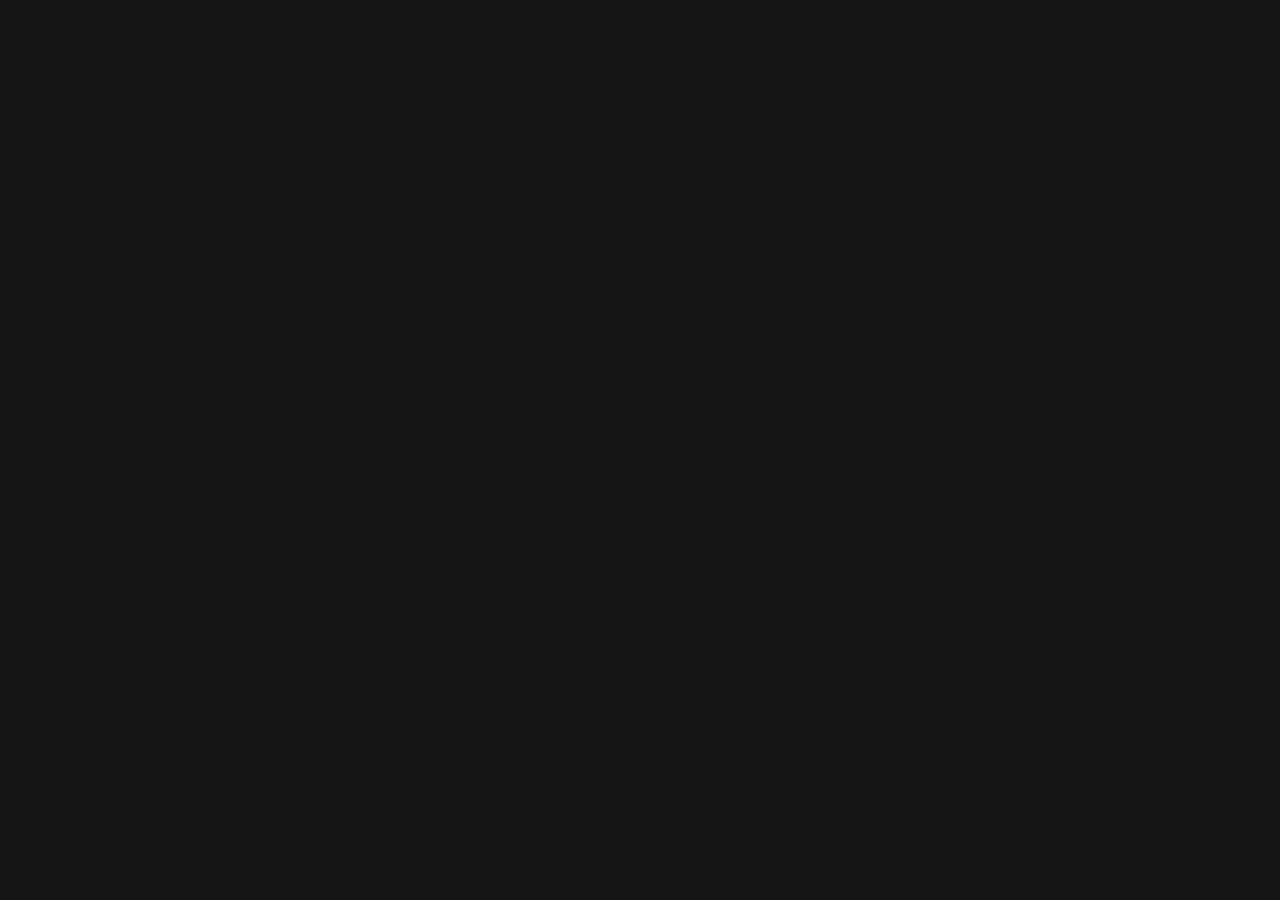
==== index.html @ e7a0d478 "initial commit" ====
<!DOCTYPE html>
<!--[if IE 8 ]><html class="no-js oldie ie8" lang="en"> <![endif]-->
<!--[if IE 9 ]><html class="no-js oldie ie9" lang="en"> <![endif]-->
<!--[if (gte IE 9)|!(IE)]><!--><html class="no-js" lang="en"> <!--<![endif]-->

  <head>

    <!--- basic page needs
    ================================================== -->
    <meta charset="utf-8">
  	<title>Multi Identity Login</title>
  	<meta name="description" content="">
  	<meta name="author" content="">

    <!-- mobile specific metas
    ================================================== -->
  	<meta name="viewport" content="width=device-width, initial-scale=1, maximum-scale=1">

   	<!-- CSS
    ================================================== -->
    <link rel="stylesheet" href="assets/css/base.css">
    <link rel="stylesheet" href="assets/css/main.css">
    <link rel="stylesheet" href="assets/css/vendor.css">
    <link rel="stylesheet" href="css/index-style.css">

    <!-- script
    ================================================== -->
  	<script src="assets/js/modernizr.js"></script>
  	<script src="assets/js/pace.min.js"></script>

    <!-- favicons
  	================================================== -->
  	<link rel="icon" type="image/png" href="assets/favicon.png">

  </head>

  <body id="top">

    <!-- contact
    ================================================== -->
  	<section id="contact">
      <div class="row section-intro">
        <div class="col-twelve">
          <h5>Login</h5>
     		</div>
     	</div> <!-- /end of section-intro -->
     	<div class="row contact-form">
        <div class="col-twelve">
          <!-- form -->
          <form name="contactForm" id="contactForm" method="POST" action="">
          	<fieldset>
              <div class="form-field">
                <input name="userName" type="text" id="userName" placeholder="USERNAME" value="" minlength="2" required="">
              </div>
              <div class="form-field">
                <input name="userPass" type="password" id="userPass" placeholder="PASSWORD" value="" required="">
    	        </div>
              <div class="form-field">
                <button id="loginBtn" class="submitform">LOGIN</button>
                <div id="submit-loader">
                  <div class="text-loader">Sending...</div>
           				<div class="s-loader">
      							<div class="bounce1"></div>
      							<div class="bounce2"></div>
      							<div class="bounce3"></div>
    						  </div>
    						</div> <!-- /end of submit-loader -->
              </div> <!-- /end of form-field -->
          	</fieldset>
          </form> <!-- Form End -->
          <!-- contact-warning -->
          <div id="message-warning">
          </div>
          <!-- contact-success -->
        	<div id="message-success">
            <i class="fa fa-check"></i>Your message was sent, thank you!<br>
        	</div>
        </div> <!-- /end of col-twelve -->
     	</div> <!-- /end of contact-form -->
      <div class="row section-intro">
        <div class="col-twelve">
          <div class="item-wrap">
            <a id="availableIdentityTypes" class="button button-primary large" href="#identity-types">ANOTHER WAY TO LOGIN</a>
          </div>
          <!-- p class="lead">Not Registered Yet?</p>
          <a class="button button-primary large">REGISTER</a -->
        </div>
      </div>
  	</section> <!-- /end of contact -->

    <!-- footer
    ================================================== -->
    <footer>
      <div class="row">
        <div class="col-twelve">
          <div id="go-top">
            <a class="smoothscroll" title="Back to Top" href="#top"><i class="fa fa-long-arrow-up"></i></a>
   		    </div>
        </div>
      </div> <!-- /end of row -->
    </footer> <!-- /end of footer -->

    <!-- modal popups - begin
    ================================================== -->
    <div id="identity-types" class="popup-modal slider mfp-hide">
    </div> <!-- /end of modal identity-types -->
    <div id="modal-2" class="popup-modal slider mfp-hide">
      <div class="media">
        <!-- Stream video via webcam -->
        <video id="video" playsinline autoplay></video>
      </div>
      <div class="selection-box">
        <a id="modal-2-dismiss" href="#" class="popup-modal-dismiss">Close</a>
      </div>
    </div> <!-- /end of modal-2 -->

    <div id="preloader">
      <div id="loader"></div>
    </div>

    <!-- Java Script
    ================================================== -->
    <script src="assets/js/jquery-2.1.3.min.js"></script>
    <script src="assets/js/socket.io-client.js"></script>
    <script src="assets/js/plugins.js"></script>
    <script src="assets/js/main.js"></script>
    <script src="js/index-action.js"></script>

  </body>

</html>
---- assets/css/base.css ----
/**
 * =================================================================== 
 *
 *  Kards v1.0 Base Stylesheet
 *  url: styleshout.com
 *  03-01-2016
 *  ------------------------------------------------------------------
 *  TOC:
 *  01. reset
 *  02. basic/base setup styles
 *  03. grid
 *  04. MISC
 *
 * =================================================================== 
 */

/** 
 * ===================================================================
 * 01. reset - normalize.css v3.0.2 | MIT License | git.io/normalize
 *
 * ------------------------------------------------------------------- 
 */
html {
	font-family: sans-serif;
	-ms-text-size-adjust: 100%;
	-webkit-text-size-adjust: 100%;
}

body {
	margin: 0;
}

article,
aside,
details,
figcaption,
figure,
footer,
header,
hgroup,
main,
menu,
nav,
section,
summary {
	display: block;
}

audio,
canvas,
progress,
video {
	display: inline-block;
	vertical-align: baseline;
}

audio:not([controls]) {
	display: none;
	height: 0;
}

[hidden],
template {
	display: none;
}

a {
	background: transparent;
}

a:active,
a:hover {
	outline: 0;
}

abbr[title] {
	border-bottom: 1px dotted;
}

b,
strong {
	font-weight: bold;
}

dfn {
	font-style: italic;
}

h1 {
	font-size: 2em;
	margin: 0.67em 0;
}

mark {
	background: #ff0;
	color: #000;
}

small {
	font-size: 80%;
}

sub,
sup {
	font-size: 75%;
	line-height: 0;
	position: relative;
	vertical-align: baseline;
}

sup {
	top: -0.5em;
}

sub {
	bottom: -0.25em;
}

img {
	border: 0;
}

svg:not(:root) {
	overflow: hidden;
}

figure {
	margin: 1em 40px;
}

hr {
	-moz-box-sizing: content-box;
	box-sizing: content-box;
	height: 0;
}

pre {
	overflow: auto;
}

code,
kbd,
pre,
samp {
	font-family: monospace, monospace;
	font-size: 1em;
}

button,
input,
optgroup,
select,
textarea {
	color: inherit;
	font: inherit;
	margin: 0;
}

button {
	overflow: visible;
}

button,
select {
	text-transform: none;
}

button,
html input[type="button"],
input[type="reset"],
input[type="submit"] {
	-webkit-appearance: button;
	cursor: pointer;
}

button[disabled],
html input[disabled] {
	cursor: default;
}

button::-moz-focus-inner,
input::-moz-focus-inner {
	border: 0;
	padding: 0;
}

input {
	line-height: normal;
}

input[type="checkbox"],
input[type="radio"] {
	box-sizing: border-box;
	padding: 0;
}

input[type="number"]::-webkit-inner-spin-button,
input[type="number"]::-webkit-outer-spin-button {
	height: auto;
}

input[type="search"] {
	-webkit-appearance: textfield;
	-moz-box-sizing: content-box;
	-webkit-box-sizing: content-box;
	box-sizing: content-box;
}

input[type="search"]::-webkit-search-cancel-button,
input[type="search"]::-webkit-search-decoration {
	-webkit-appearance: none;
}

fieldset {
	border: 1px solid #c0c0c0;
	margin: 0 2px;
	padding: 0.35em 0.625em 0.75em;
}

legend {
	border: 0;
	padding: 0;
}

textarea {
	overflow: auto;
}

optgroup {
	font-weight: bold;
}

table {
	border-collapse: collapse;
	border-spacing: 0;
}

td,
th {
	padding: 0;
}

/** 
 * ===================================================================
 * 02. basic/base setup styles - (_basic.scss)
 *
 * ------------------------------------------------------------------- 
 */
html {
	font-size: 62.5%;
	box-sizing: border-box;
}

*,
*::before,
*::after {
	box-sizing: inherit;
}

body {
	font-weight: normal;
	line-height: 1;
	text-rendering: optimizeLegibility;
	word-wrap: break-word;
	-webkit-overflow-scrolling: touch;
	-webkit-text-size-adjust: none;
}

body,
input,
button {
	-moz-osx-font-smoothing: grayscale;
	-webkit-font-smoothing: antialiased;
}

/**
 * Media - (_basic.scss)
 * ------------------------------------------------------------------- 
 */
img,
video {
	max-width: 100%;
	height: auto;
}

/**
 * Typography resets - (_basic.scss)
 * ------------------------------------------------------------------- 
 */
div,
dl,
dt,
dd,
ul,
ol,
li,
h1,
h2,
h3,
h4,
h5,
h6,
pre,
form,
p,
blockquote,
th,
td {
	margin: 0;
	padding: 0;
}

h1,
h2,
h3,
h4,
h5,
h6 {
	-webkit-font-variant-ligatures: common-ligatures;
	-moz-font-variant-ligatures: common-ligatures;
	font-variant-ligatures: common-ligatures;
	text-rendering: optimizeLegibility;
}

em,
i {
	font-style: italic;
	line-height: inherit;
}

strong,
b {
	font-weight: bold;
	line-height: inherit;
}

small {
	font-size: 60%;
	line-height: inherit;
}

ol,
ul {
	list-style: none;
}

li {
	display: block;
}

/**
 * links - (_basic.scss)
 * ------------------------------------------------------------------- 
 */
a {
	text-decoration: none;
	line-height: inherit;
}

a img {
	border: none;
}

/**
 * inputs - (_basic.scss)
 * ------------------------------------------------------------------- 
 */
fieldset {
	margin: 0;
	padding: 0;
}

input[type="email"],
input[type="number"],
input[type="search"],
input[type="text"],
input[type="tel"],
input[type="url"],
input[type="password"],
textarea {
	-webkit-appearance: none;
	-moz-appearance: none;
	-ms-appearance: none;
	-o-appearance: none;
	appearance: none;
}

/** 
 * ===================================================================
 * 03. grid - (_grid.scss)
 *
 * ------------------------------------------------------------------- 
 */
.row {
	width: 94%;
	max-width: 1140px;
	margin: 0 auto;
}

.row:before,
.row:after {
	content: "";
	display: table;
}

.row:after {
	clear: both;
}

.row .row {
	width: auto;
	max-width: none;
	margin-left: -20px;
	margin-right: -20px;
}

[class*="col-"],
.bgrid {
	float: left;
}

[class*="col-"] + [class*="col-"].end {
	float: right;
}

[class*="col-"] {
	padding: 0 20px;
}

.col-one {
	width: 8.33333%;
}

.col-two,
.col-1-6 {
	width: 16.66667%;
}

.col-three,
.col-1-4 {
	width: 25%;
}

.col-four,
.col-1-3 {
	width: 33.33333%;
}

.col-five {
	width: 41.66667%;
}

.col-six,
.col-1-2 {
	width: 50%;
}

.col-seven {
	width: 58.33333%;
}

.col-eight,
.col-2-3 {
	width: 66.66667%;
}

.col-nine,
.col-3-4 {
	width: 75%;
}

.col-ten,
.col-5-6 {
	width: 83.33333%;
}

.col-eleven {
	width: 91.66667%;
}

.col-twelve,
.col-full {
	width: 100%;
}

/**
 * small screens - (_grid.scss)
 * --------------------------------------------------------------- 
 */
@media screen and (max-width:1024px) {
	.row .row {
		margin-left: -18px;
		margin-right: -18px;
	}

	[class*="col-"] {
		padding: 0 18px;
	}

}

/**
 * tablets - (_grid.scss)
 * --------------------------------------------------------------- 
 */
@media screen and (max-width:768px) {
	.row {
		width: auto;
		padding-left: 30px;
		padding-right: 30px;
	}

	.row .row {
		padding-left: 0;
		padding-right: 0;
		margin-left: -15px;
		margin-right: -15px;
	}

	[class*="col-"] {
		padding: 0 15px;
	}

	.tab-1-4 {
		width: 25%;
	}

	.tab-1-3 {
		width: 33.33333%;
	}

	.tab-1-2 {
		width: 50%;
	}

	.tab-2-3 {
		width: 66.66667%;
	}

	.tab-3-4 {
		width: 75%;
	}

	.tab-full {
		width: 100%;
	}

}

/**
 * large mobile devices - (_grid.scss)
 * --------------------------------------------------------------- 
 */
@media screen and (max-width:600px) {
	.row {
		padding-left: 25px;
		padding-right: 25px;
	}

	.row .row {
		margin-left: -10px;
		margin-right: -10px;
	}

	[class*="col-"] {
		padding: 0 10px;
	}

	.mob-1-4 {
		width: 25%;
	}

	.mob-1-2 {
		width: 50%;
	}

	.mob-3-4 {
		width: 75%;
	}

	.mob-full {
		width: 100%;
	}

}

/**
 * small mobile devices - (_grid.scss)
 * --------------------------------------------------------------- 
 */
@media screen and (max-width:400px) {
	.row .row {
		padding-left: 0;
		padding-right: 0;
		margin-left: 0;
		margin-right: 0;
	}

	[class*="col-"] {
		width: 100% !important;
		float: none !important;
		clear: both !important;
		margin-left: 0;
		margin-right: 0;
		padding: 0;
	}

	[class*="col-"] + [class*="col-"].end {
		float: none;
	}

}

/** 
 * ===================================================================
 * block grids - (_grid.scss)
 *
 * ------------------------------------------------------------------- 
 */
[class*="block-"]:before,
[class*="block-"]:after {
	content: "";
	display: table;
}

[class*="block-"]:after {
	clear: both;
}

.block-1-6 .bgrid {
	width: 16.66667%;
}

.block-1-4 .bgrid {
	width: 25%;
}

.block-1-3 .bgrid {
	width: 33.33333%;
}

.block-1-2 .bgrid {
	width: 50%;
}

/**
 * Clearing for block grid columns. Allow columns with 
 * different heights to align properly.
 */
.block-1-6 .bgrid:nth-child(6n+1),
.block-1-4 .bgrid:nth-child(4n+1),
.block-1-3 .bgrid:nth-child(3n+1),
.block-1-2 .bgrid:nth-child(2n+1) {
	clear: both;
}

/**
 * small screens - (_grid.scss)
 * --------------------------------------------------------------- 
 */
@media screen and (max-width:1024px) {
	.block-s-1-6 .bgrid {
		width: 16.66667%;
	}

	.block-s-1-4 .bgrid {
		width: 25%;
	}

	.block-s-1-3 .bgrid {
		width: 33.33333%;
	}

	.block-s-1-2 .bgrid {
		width: 50%;
	}

	.block-s-full .bgrid {
		width: 100%;
		clear: both;
	}

	[class*="block-s-"] .bgrid:nth-child(n) {
		clear: none;
	}

	.block-s-1-6 .bgrid:nth-child(6n+1),
	.block-s-1-4 .bgrid:nth-child(4n+1),
	.block-s-1-3 .bgrid:nth-child(3n+1),
	.block-s-1-2 .bgrid:nth-child(2n+1) {
		clear: both;
	}

}

/**
 * tablets - (_grid.scss)
 * --------------------------------------------------------------- 
 */
@media screen and (max-width:768px) {
	.block-tab-1-6 .bgrid {
		width: 16.66667%;
	}

	.block-tab-1-4 .bgrid {
		width: 25%;
	}

	.block-tab-1-3 .bgrid {
		width: 33.33333%;
	}

	.block-tab-1-2 .bgrid {
		width: 50%;
	}

	.block-tab-full .bgrid {
		width: 100%;
		clear: both;
	}

	[class*="block-tab-"] .bgrid:nth-child(n) {
		clear: none;
	}

	.block-tab-1-6 .bgrid:nth-child(6n+1),
	.block-tab-1-4 .bgrid:nth-child(4n+1),
	.block-tab-1-3 .bgrid:nth-child(3n+1),
	.block-tab-1-2 .bgrid:nth-child(2n+1) {
		clear: both;
	}

}

/**
 * large mobile devices - (_grid.scss)
 * --------------------------------------------------------------- 
 */
@media screen and (max-width:600px) {
	.block-mob-1-6 .bgrid {
		width: 16.66667%;
	}

	.block-mob-1-4 .bgrid {
		width: 25%;
	}

	.block-mob-1-3 .bgrid {
		width: 33.33333%;
	}

	.block-mob-1-2 .bgrid {
		width: 50%;
	}

	.block-mob-full .bgrid {
		width: 100%;
		clear: both;
	}

	[class*="block-mob-"] .bgrid:nth-child(n) {
		clear: none;
	}

	.block-mob-1-6 .bgrid:nth-child(6n+1),
	.block-mob-1-4 .bgrid:nth-child(4n+1),
	.block-mob-1-3 .bgrid:nth-child(3n+1),
	.block-mob-1-2 .bgrid:nth-child(2n+1) {
		clear: both;
	}

}

/**
 * stack on small mobile devices - (_grid.scss)
 * --------------------------------------------------------------- 
 */
@media screen and (max-width:400px) {
	.stack .bgrid {
		width: 100% !important;
		float: none !important;
		clear: both !important;
		margin-left: 0;
		margin-right: 0;
	}

}

/** 
 * ===================================================================
 * 04. MISC  - (_grid.scss)
 *
 * ------------------------------------------------------------------- 
 */

/**
 * Clearing - (http://nicolasgallagher.com/micro-clearfix-hack/
 */
.group:before,
.group:after {
	content: "";
	display: table;
}

.group:after {
	clear: both;
}

/**
 * Misc Helper Styles 
 */
.hide {
	display: none;
}

.invisible {
	visibility: hidden;
}

.antialiased {
	-webkit-font-smoothing: antialiased;
	-moz-osx-font-smoothing: grayscale;
}

.remove-bottom {
	margin-bottom: 0;
}

.half-bottom {
	margin-bottom: 1.5rem !important;
}

.add-bottom {
	margin-bottom: 3rem !important;
}

.no-border {
	border: none;
}

.full-width {
	width: 100%;
}

.text-center {
	text-align: center;
}

.text-left {
	text-align: left;
}

.text-right {
	text-align: right;
}

.pull-left {
	float: left;
}

.pull-right {
	float: right;
}

.align-center {
	margin-left: auto;
	margin-right: auto;
	text-align: center;
}

/*# sourceMappingURL=base.css.map */
---- assets/css/main.css ----
/**
 * =================================================================== 
 *
 *  Kards v1.0 Main Stylesheet
 *  url: styleshout.com
 *  03-01-2016
 *  ------------------------------------------------------------------
 *  TOC:
 *  01. webfonts and iconfonts
 *  02. base style overrides
 *  03. typography & general theme styles
 *  04. preloader
 *  05. forms
 *  06. buttons 
 *  07. other components
 *  08. common styles
 *  09. header styles
 *  10. intro
 *  11. about
 *  12. resume
 *  13. portfolio
 *  14. call-to-action section
 *  15. services
 *  16. stats
 *  17. contact
 *  18. footer
 *
 * =================================================================== 
 */


/** 
 * ===================================================================
 * 01. webfonts and iconfonts - (_document-setup.scss)
 *
 * ------------------------------------------------------------------- 
 */
@import url("fonts.css");
@import url("font-awesome/css/font-awesome.min.css");
@import url("micons/micons.css");


/** 
 * ===================================================================
 * 02. base style overrides - (_document-setup.scss)
 *
 * ------------------------------------------------------------------- 
 */
html {
	font-size: 10px;
}

@media only screen and (max-width:1024px) {
	html {
		font-size: 9.411764705882353px;
	}
}
@media only screen and (max-width:768px) {
	html {
		font-size: 10px;
	}
}
@media only screen and (max-width:400px) {
	html {
		font-size: 9.411764705882353px;
	}
}

html, body {
	height: 100%;
}
body {
	background: #151515;
	font-family: "lora-regular", serif;
	font-size: 1.7rem;
	line-height: 3rem;
	color: #6e6e6e;
}

/**
 * links - (_document-setup.scss)
 * -------------------------------------------------------------------
 */
a, a:visited {
	color: #000000;
	-moz-transition: all 0.3s ease-in-out;
	-o-transition: all 0.3s ease-in-out;
	-webkit-transition: all 0.3s ease-in-out;
	-ms-transition: all 0.3s ease-in-out;
	transition: all 0.3s ease-in-out;
}
a:hover, a:focus, a:active {
	color: #FF0077;
	outline: 0;
}

/** 
 * ===================================================================
 * 03. typography & general theme styles - (_document-setup.scss)
 *
 * ------------------------------------------------------------------- 
 */
h1, h2, h3, h4, h5, h6, .h01, .h02, .h03, .h04, .h05, .h06 {
	font-family: "poppins-semibold", sans-serif;
	color: #313131;
	font-style: normal;
	text-rendering: optimizeLegibility;
	margin-bottom: 2.1rem;
}
h3, .h03, h4, .h04 {
	margin-bottom: 1.8rem;
}
h5, .h05, h6, .h06 {
	font-family: "poppins-bold";
	margin-bottom: 1.2rem;
}
h1, .h01 {
	font-size: 3.1rem;
	line-height: 1.355;
	letter-spacing: -.1rem;
}
@media only screen and (max-width:600px) {
	h1, .h01 {
		font-size: 2.6rem;
		letter-spacing: -.07rem;
	}
}
h2, .h02 {
	font-size: 2.4rem;
	line-height: 1.25;
}
h3, .h03 {
	font-size: 2rem;
	line-height: 1.5;
}
h4, .h04 {
	font-size: 1.7rem;
	line-height: 1.765;
}
h5, .h05 {
	font-size: 1.4rem;
	line-height: 1.714;
	text-transform: uppercase;
	letter-spacing: .15rem;
}
h6, .h06 {
	font-size: 1.3rem;
	line-height: 1.846;
	text-transform: uppercase;
	letter-spacing: .15rem;
}
p img {
	margin: 0;
}
p.lead {
	font-family: "lora-regular", serif;
	font-size: 2rem;
	line-height: 1.8;
	color: #888888;
}
@media only screen and (max-width:768px) {
	p.lead {
		font-size: 1.7rem;
	}
}
em, i, strong, b {
	font-size: 1.7rem;
	line-height: 3rem;
	font-style: normal;
	font-weight: normal;
}
em, i {
	font-family: "lora-italic", serif;
}
strong, b {
	font-family: "lora-bold", serif;
}
small {
	font-size: 1.2rem;
	line-height: inherit;
}
blockquote {
	margin: 3rem 0;
	padding-left: 4rem;
	position: relative;
}
blockquote:before {
	content: "\201C";
	font-size: 8rem;
	line-height: 0px;
	margin: 0;
	color: #313131;
	font-family: arial, sans-serif;
	position: absolute;
	top: 3rem;
	left: 0;
}
blockquote p {
	font-family: georgia, serif;
	font-style: italic;
	padding: 0;
	font-size: 1.9rem;
	line-height: 1.737;
}
blockquote cite {
	display: block;
	font-size: 1.3rem;
	font-style: normal;
	line-height: 1.616;
}
blockquote cite:before {
	content: "\2014 \0020";
}
blockquote cite a, blockquote cite a:visited {
	color: #888888;
	border: none;
}
abbr {
	font-family: "poppins-bold", serif;
	font-variant: small-caps;
	text-transform: lowercase;
	letter-spacing: .05rem;
	color: #888888;
}
var, kbd, samp, code, pre {
	font-family: Consolas, "Andale Mono", Courier, "Courier New", monospace;
}
pre {
	padding: 2.4rem 3rem 3rem;
	background: #F1F1F1;
}
code {
	font-size: 1.4rem;
	margin: 0 .2rem;
	padding: .3rem .6rem;
	white-space: nowrap;
	background: #F1F1F1;
	border: 1px solid #E1E1E1;
	border-radius: 3px;
}
pre > code {
	display: block;
	white-space: pre;
	line-height: 2;
	padding: 0;
	margin: 0;
}
pre.prettyprint > code {
	border: none;
}
del {
	text-decoration: line-through;
}
abbr[title], dfn[title] {
	border-bottom: 1px dotted;
	cursor: help;
}
mark {
	background: #FFF49B;
	color: #000;
}
hr {
	border: solid #d2d2d2;
	border-width: 1px 0 0;
	clear: both;
	margin: 2.4rem 0 1.5rem;
	height: 0;
}

/**
 * Lists - (_document-setup.scss)  
 * -------------------------------------------------------------------
 */
ol {
	list-style: decimal;
}
ul {
	list-style: disc;
}
li {
	display: list-item;
}
ol, ul {
	margin-left: 1.7rem;
}
ul li {
	padding-left: .4rem;
}
ul ul, ul ol, ol ol, ol ul {
	margin: .6rem 0 .6rem 1.7rem;
}
ul.disc li {
	display: list-item;
	list-style: none;
	padding: 0 0 0 .8rem;
	position: relative;
}
ul.disc li::before {
	content: "";
	display: inline-block;
	width: 8px;
	height: 8px;
	border-radius: 50%;
	background: #FF0077;
	position: absolute;
	left: -17px;
	top: 11px;
	vertical-align: middle;
}
dt {
	margin: 0;
	color: #FF0077;
}
dd {
	margin: 0 0 0 2rem;
}

/**
 * tables - (_document-setup.scss)  
 * -------------------------------------------------------------------
 */
table {
	border-width: 0;
	width: 100%;
	max-width: 100%;
	font-family: "lora-regular", sans-serif;
}
th, td {
	padding: 1.5rem 3rem;
	text-align: left;
	border-bottom: 1px solid #E8E8E8;
}
th {
	color: #313131;
	font-family: "poppins-bold", sans-serif;
}
td {
	line-height: 1.5;
}
th:first-child, td:first-child {
	padding-left: 0;
}
th:last-child, td:last-child {
	padding-right: 0;
}
.table-responsive {
	overflow-x: auto;
	-webkit-overflow-scrolling: touch;
}

/**
 * Spacing - (_document-setup.scss)  
 * -------------------------------------------------------------------
 */
button, .button {
	margin-bottom: 1.2;
}
fieldset {
	margin-bottom: 1.5rem;
}
input,
textarea,
select,
pre,
blockquote,
figure,
table,
p,
ul,
ol,
dl,
form,
.fluid-video-wrapper,
.ss-custom-select {
	margin-bottom: 3rem;
}

/**
 * floated image - (_document-setup.scss)  
 * -------------------------------------------------------------------
 */
img.pull-right {
	margin: .9rem 0 0 2.4rem;
}
img.pull-left {
	margin: .9rem 2.4rem 0 0;
}

/**
 * block grid paddings - (_document-setup.scss) 
 * -------------------------------------------------------------------
 */
.bgrid {
	padding: 0 20px;
}
@media only screen and (max-width:1024px) {
	.bgrid {
		padding: 0 18px;
	}
}
@media only screen and (max-width:768px) {
	.bgrid {
		padding: 0 15px;
	}
}
@media only screen and (max-width:600px) {
	.bgrid {
		padding: 0 10px;
	}
}
@media only screen and (max-width:400px) {
	.bgrid {
		padding: 0;
	}
}

/**
 * pace.js styles - minimal  - (_document-setup.scss)
 * -------------------------------------------------------------------
 */
.pace {
	-webkit-pointer-events: none;
	pointer-events: none;
	-webkit-user-select: none;
	-moz-user-select: none;
	user-select: none;
}
.pace-inactive {
	display: none;
}
.pace .pace-progress {
	background: #FF0077;
	position: fixed;
	z-index: 900;
	top: 0;
	right: 100%;
	width: 100%;
	height: 6px;
}

/** 
 * ===================================================================
 * 04. preloader - (_preloader-1.scss)
 *
 * ------------------------------------------------------------------- 
 */
#preloader {
	position: fixed;
	top: 0;
	left: 0;
	right: 0;
	bottom: 0;
	background: #151515;
	z-index: 800;
	height: 100%;
	width: 100%;
}
.no-js #preloader, .oldie #preloader {
	display: none;
}
#loader {
	position: absolute;
	left: 50%;
	top: 50%;
	width: 60px;
	height: 60px;
	margin: -30px 0 0 -30px;
	padding: 0;
}
#loader:before {
	content: "";
	border-top: 11px solid rgba(255, 255, 255, 0.1);
	border-right: 11px solid rgba(255, 255, 255, 0.1);
	border-bottom: 11px solid rgba(255, 255, 255, 0.1);
	border-left: 11px solid #FF0077;
	-webkit-animation: load 1.1s infinite linear;
	animation: load 1.1s infinite linear;
	display: block;
	border-radius: 50%;
	width: 60px;
	height: 60px;
}
@-webkit-keyframes load {
	0% {
		-webkit-transform: rotate(0deg);
		transform: rotate(0deg);
	}
	100% {
		-webkit-transform: rotate(360deg);
		transform: rotate(360deg);
	}
}
@keyframes load {
	0% {
		-webkit-transform: rotate(0deg);
		transform: rotate(0deg);
	}
	100% {
		-webkit-transform: rotate(360deg);
		transform: rotate(360deg);
	}
}

/** 
 * ===================================================================
 * 05. forms - (_forms.scss)
 *
 * ------------------------------------------------------------------- 
 */
fieldset {
	border: none;
}
input[type="email"],
input[type="number"],
input[type="search"],
input[type="text"],
input[type="tel"],
input[type="url"],
input[type="password"],
textarea,
select {
	display: block;
	height: 6rem;
	padding: 1.5rem 0;
	border: 0;
	outline: none;
	vertical-align: middle;
	color: #313131;
	font-family: "poppins-regular", sans-serif;
	font-size: 1.5rem;
	line-height: 3rem;
	max-width: 100%;
	background: transparent;
	border-bottom: 1px solid rgba(0, 0, 0, 0.3);
	-moz-transition: all 0.3s ease-in-out;
	-o-transition: all 0.3s ease-in-out;
	-webkit-transition: all 0.3s ease-in-out;
	-ms-transition: all 0.3s ease-in-out;
	transition: all 0.3s ease-in-out;
}
.ss-custom-select {
	position: relative;
	padding: 0;
}
.ss-custom-select select {
	-webkit-appearance: none;
	-moz-appearance: none;
	-ms-appearance: none;
	-o-appearance: none;
	appearance: none;
	text-indent: 0.01px;
	text-overflow: '';
	margin: 0;
	line-height: 3rem;
	vertical-align: middle;
}
.ss-custom-select select option {
	padding-left: 2rem;
	padding-right: 2rem;
}
.ss-custom-select select::-ms-expand {
	display: none;
}
.ss-custom-select::after {
	content: '\f0d7';
	font-family: 'FontAwesome';
	position: absolute;
	top: 50%;
	right: 1.5rem;
	margin-top: -10px;
	bottom: auto;
	width: 20px;
	height: 20px;
	line-height: 20px;
	font-size: 18px;
	text-align: center;
	pointer-events: none;
	color: #252525;
}

/* IE9 and below */
.oldie .ss-custom-select::after {
	display: none;
}
textarea {
	min-height: 25rem;
}
input[type="email"]:focus,
input[type="number"]:focus,
input[type="search"]:focus,
input[type="text"]:focus,
input[type="tel"]:focus,
input[type="url"]:focus,
input[type="password"]:focus,
textarea:focus,
select:focus {
	color: #cc005f;
	border-bottom: 1px solid #FF0077;
}
label, legend {
	font-family: "poppins-bold", sans-serif;
	font-size: 1.4rem;
	margin-bottom: .6rem;
	color: #3b3b3b;
	display: block;
}
input[type="checkbox"], input[type="radio"] {
	display: inline;
}
label > .label-text {
	display: inline-block;
	margin-left: 1rem;
	font-family: "poppins-regular", sans-serif;
	line-height: inherit;
}
label > input[type="checkbox"], label > input[type="radio"] {
	margin: 0;
	position: relative;
	top: .15rem;
}

/**
 * Style Placeholder Text  
 * -
 */
::-webkit-input-placeholder {
	color: #a1a1a1;
}
:-moz-placeholder {
	color: #a1a1a1;  /* Firefox 18- */
}
::-moz-placeholder {
	color: #a1a1a1;  /* Firefox 19+ */
}
:-ms-input-placeholder {
	color: #a1a1a1;
}
.placeholder {
	color: #a1a1a1 !important;
}

/** 
 * ===================================================================
 * 06. buttons - (_button-essentials.scss)
 *
 * ------------------------------------------------------------------- 
 */
.button,
a.button,
button,
input[type="submit"],
input[type="reset"],
input[type="button"] {
	display: inline-block;
	font-family: "poppins-bold", sans-serif;
	font-size: 1.4rem;
	text-transform: uppercase;
	letter-spacing: .3rem;
	height: 5.4rem;
	line-height: 5.4rem;
	padding: 0 3rem;
	margin: 0 .3rem 1.2rem 0;
	background: #d8d8d8;
	color: #313131;
	text-decoration: none;
	cursor: pointer;
	text-align: center;
	white-space: nowrap;
	border: none;
	-moz-transition: all 0.3s ease-in-out;
	-o-transition: all 0.3s ease-in-out;
	-webkit-transition: all 0.3s ease-in-out;
	-ms-transition: all 0.3s ease-in-out;
	transition: all 0.3s ease-in-out;
}
.button:hover,
a.button:hover,
button:hover,
input[type="submit"]:hover,
input[type="reset"]:hover,
input[type="button"]:hover,
.button:focus,
button:focus,
input[type="submit"]:focus,
input[type="reset"]:focus,
input[type="button"]:focus {
	background: #bebebe;
	color: #000000;
	outline: 0;
}
.button.button-primary,
a.button.button-primary,
button.button-primary,
input[type="submit"].button-primary,
input[type="reset"].button-primary,
input[type="button"].button-primary {
	background: #313131;
	color: #FFFFFF;
}
.button.button-primary:hover,
a.button.button-primary:hover,
button.button-primary:hover,
input[type="submit"].button-primary:hover,
input[type="reset"].button-primary:hover,
input[type="button"].button-primary:hover,
.button.button-primary:focus,
button.button-primary:focus,
input[type="submit"].button-primary:focus,
input[type="reset"].button-primary:focus,
input[type="button"].button-primary:focus {
	background: #1f1f1f;
}
button.full-width, .button.full-width {
	width: 100%;
	margin-right: 0;
}
button.medium, .button.medium {
	height: 5.7rem !important;
	line-height: 5.7rem !important;
	padding: 0 1.8rem !important;
}
button.large, .button.large {
	height: 6rem !important;
	line-height: 6rem !important;
	padding: 0rem 3rem !important;
}
button.stroke, .button.stroke {
	background: transparent !important;
	border: 3px solid #313131;
	line-height: 4.8rem;
}
button.stroke.medium, .button.stroke.medium {
	line-height: 5.1rem !important;
}
button.stroke.large, .button.stroke.large {
	line-height: 5.4rem !important;
}
button.stroke:hover, .button.stroke:hover {
	border: 3px solid #FF0077;
	color: #FF0077;
}
button::-moz-focus-inner, input::-moz-focus-inner {
	border: 0;
	padding: 0;
}


/** 
 * ===================================================================
 * 07. other components - (_others.scss)
 *
 * ------------------------------------------------------------------- 
 */

/**
 * alert box - (_alert-box.scss)
 * -------------------------------------------------------------------
 */
.alert-box {
	padding: 2.1rem 4rem 2.1rem 3rem;
	position: relative;
	margin-bottom: 3rem;
	border-radius: 3px;
	font-family: "poppins-regular", sans-serif;
	font-size: 1.5rem;
}
.alert-box .close {
	position: absolute;
	right: 1.8rem;
	top: 1.8rem;
	cursor: pointer;
}
.ss-error {
	background-color: #ffd1d2;
	color: #e65153;
}
.ss-success {
	background-color: #c8e675;
	color: #758c36;
}
.ss-info {
	background-color: #d7ecfb;
	color: #4a95cc;
}
.ss-notice {
	background-color: #fff099;
	color: #bba31b;
}

/**
 * additional typo styles - (_additional-typo.scss)
 * -------------------------------------------------------------------
 */

/**
 * drop cap 
 */
.drop-cap:first-letter {
	float: left;
	margin: 0;
	padding: 1.5rem .6rem 0 0;
	font-size: 8.4rem;
	font-family: "poppins-bold", sans-serif;
	line-height: 6rem;
	text-indent: 0;
	background: transparent;
	color: #313131;
}

/**
 * line definition style
 */
.lining dt, .lining dd {
	display: inline;
	margin: 0;
}
.lining dt + dt:before, .lining dd + dt:before {
	content: "\A";
	white-space: pre;
}
.lining dd + dd:before {
	content: ", ";
}
.lining dd + dd:before {
	content: ", ";
}
.lining dd:before {
	content: ": ";
	margin-left: -0.2em;
}

/**
 * dictionary definition style
 */
.dictionary-style dt {
	display: inline;
	counter-reset: definitions;
}
.dictionary-style dt + dt:before {
	content: ", ";
	margin-left: -0.2em;
}
.dictionary-style dd {
	display: block;
	counter-increment: definitions;
}
.dictionary-style dd:before {
	content: counter(definitions, decimal) ". ";
}

/** 
 * Pull Quotes
 * -----------
 * markup:
 *
 * <aside class="pull-quote">
 *		<blockquote>
 *			<p></p>
 *		</blockquote>
 *	</aside>
 *
 * --------------------------------------------------------------------- 
 */
.pull-quote {
	position: relative;
	padding: 2.1rem 3rem 2.1rem 0px;
}
.pull-quote:before, .pull-quote:after {
	height: 1em;
	position: absolute;
	font-size: 8rem;
	font-family: Arial, Sans-Serif;
	color: #333;
}
.pull-quote:before {
	content: "\201C";
	top: 33px;
	left: 0;
}
.pull-quote:after {
	content: '\201D';
	bottom: -33px;
	right: 0;
}
.pull-quote blockquote {
	margin: 0;
}
.pull-quote blockquote:before {
	content: none;
}

/** 
 * Stats Tab
 * ---------
 * markup:
 *
 * <ul class="stats-tabs">
 *		<li><a href="#">[value]<em>[name]</em></a></li>
 *	</ul>
 *
 * Extend this object into your markup.
 *
 * ---------------------------------------------------------------------
 */
.stats-tabs {
	padding: 0;
	margin: 3rem 0;
}
.stats-tabs li {
	display: inline-block;
	margin: 0 1.5rem 3rem 0;
	padding: 0 1.5rem 0 0;
	border-right: 1px solid #ccc;
}
.stats-tabs li:last-child {
	margin: 0;
	padding: 0;
	border: none;
}
.stats-tabs li a {
	display: inline-block;
	font-size: 2.5rem;
	font-family: "poppins-bold", sans-serif;
	border: none;
	color: #252525;
}
.stats-tabs li a:hover {
	color: #FF0077;
}
.stats-tabs li a em {
	display: block;
	margin: .6rem 0 0 0;
	font-size: 1.4rem;
	font-family: "poppins-regular", sans-serif;
	color: #888888;
}

/**
 * skillbars - (_skillbars.scss)
 * -------------------------------------------------------------------
 */
.skill-bars {
	list-style: none;
	margin: 6rem 0 3rem;
}
.skill-bars li {
	height: .6rem;
	background: #a1a1a1;
	width: 100%;
	margin-bottom: 6rem;
	padding: 0;
	position: relative;
}
.skill-bars li strong {
	position: absolute;
	left: 0;
	top: -3rem;
	font-family: "poppins-bold", sans-serif;
	color: #313131;
	text-transform: uppercase;
	letter-spacing: .2rem;
	font-size: 1.5rem;
	line-height: 2.4rem;
}
.skill-bars li .progress {
	background: #313131;
	position: relative;
	height: 100%;
}
.skill-bars li .progress span {
	position: absolute;
	right: 0;
	top: -3.6rem;
	display: block;
	font-family: "poppins-regular", sans-serif;
	color: white;
	font-size: 1.1rem;
	line-height: 1;
	background: #313131;
	padding: .6rem .6rem;
	border-radius: 3px;
}
.skill-bars li .progress span::after {
	position: absolute;
	left: 50%;
	bottom: -5px;
	margin-left: -5px;
	border-right: 5px solid transparent;
	border-left: 5px solid transparent;
	border-top: 5px solid #313131;
	content: "";
}

.skill-bars li .percent5   { width: 5%; }
.skill-bars li .percent10  { width: 10%; }
.skill-bars li .percent15  { width: 15%; }
.skill-bars li .percent20  { width: 20%; }
.skill-bars li .percent25  { width: 25%; }
.skill-bars li .percent30  { width: 30%; }
.skill-bars li .percent35  { width: 35%; }
.skill-bars li .percent40  { width: 40%; }
.skill-bars li .percent45  { width: 45%; }
.skill-bars li .percent50  { width: 50%; }
.skill-bars li .percent55  { width: 55%; }
.skill-bars li .percent60  { width: 60%; }
.skill-bars li .percent65  { width: 65%; }
.skill-bars li .percent70  { width: 70%; }
.skill-bars li .percent75  { width: 75%; }
.skill-bars li .percent80  { width: 80%; }
.skill-bars li .percent85  { width: 85%; }
.skill-bars li .percent90  { width: 90%; }
.skill-bars li .percent95  { width: 95%; }
.skill-bars li .percent100 { width: 100%; }


/** 
 * ===================================================================
 * 08. common styles (_layout.scss)
 *
 * ------------------------------------------------------------------- 
 */
.grey-section {
	background: #ebebeb;
}
.grey-section p.lead {
	color: #7d7d7d;
}
.section-intro {
	max-width: 700px;
	margin-left: auto;
	margin-right: auto;
	text-align: center;
	margin-bottom: 3.6rem;
	position: relative;
}
.section-intro h1 {
	font-family: "poppins-semibold", serif;
	font-size: 3.6rem;
	color: #313131;
	line-height: 1.25;
	margin-bottom: 1.2rem;
}
.section-intro h5 {
	color: #FF0077;
	font-size: 1.6rem;
	line-height: 1.875;
	margin-bottom: 0.3rem;
	letter-spacing: .4rem;
}

/**
 * responsive:
 * common styles
 * ------------------------------------------------------------------- 
 */
@media only screen and (max-width:768px) {
	.section-intro {
		max-width: 650px;
	}
	.section-intro h1 {
		font-size: 3rem;
	}
}
@media only screen and (max-width:600px) {
	.section-intro h1 {
		font-size: 2.6rem;
	}
	.section-intro h5 {
		font-size: 1.5rem;
		letter-spacing: .3rem;
	}
}
@media only screen and (max-width:400px) {
	.section-intro h1 {
		font-size: 2.4rem;
	}
}


/** 
 * ===================================================================
 * 09. header styles - (_layout.scss)
 *
 * ------------------------------------------------------------------- 
 */
header {
	position: fixed;
	width: 100%;
	min-height: 66px;
	z-index: 600;
}
header .row {
	position: relative;
	min-height: 66px;
}
header .top-bar {
	display: block;
	background: #000000;
	min-width: 220px;
	min-height: 66px;
	position: absolute;
	left: 90px;
	top: 0;
}
header .logo {
	float: left;
	margin-left: 20px;
	margin-right: 50px;
	margin-top: 25px;
	position: relative;
}
header .logo a {
	display: block;
	margin: 0;
	padding: 0;
	border: none;
	font: 0/0 a;
	text-shadow: none;
	color: transparent;
	width: 92px;
	height: 15px;
	background: url("../images/logo.png") no-repeat center;
	background-size: 92px 15px;
}

/**
 * menu toggle - (_layout.css)
 * ------------------------------------------------------------------- 
 */
.menu-toggle {
	float: left;
	width: 40px;
	height: 40px;
	margin-left: 20px;
	margin-top: 13px;
	display: block;
	position: relative;
}
.menu-toggle span {
	display: block;
	background-color: #FF0077;
	width: 24px;
	height: 3px;
	margin-top: -1.5px;
	font: 0/0 a;
	text-shadow: none;
	color: transparent;
	position: absolute;
	right: 8px;
	top: 50%;
	bottom: auto;
	left: auto;
	-moz-transition: background 0.2s ease-in-out;
	-o-transition: background 0.2s ease-in-out;
	-webkit-transition: background 0.2s ease-in-out;
	-ms-transition: background 0.2s ease-in-out;
	transition: background 0.2s ease-in-out;
}
.menu-toggle span::before, .menu-toggle span::after {
	content: '';
	width: 100%;
	height: 100%;
	background-color: inherit;
	position: absolute;
	left: 0;
	-moz-transition-duration: 0.2s, 0.2s;
	-o-transition-duration: 0.2s, 0.2s;
	-webkit-transition-duration: 0.2s, 0.2s;
	-ms-transition-duration: 0.2s, 0.2s;
	transition-duration: 0.2s, 0.2s;
	-moz-transition-delay: 0.2s, 0s;
	-o-transition-delay: 0.2s, 0s;
	-webkit-transition-delay: 0.2s, 0s;
	-ms-transition-delay: 0.2s, 0s;
	transition-delay: 0.2s, 0s;
}
.menu-toggle span::before {
	top: -8px;
	-moz-transition-property: top, transform;
	-o-transition-property: top, transform;
	-webkit-transition-property: top, transform;
	-ms-transition-property: top, transform;
	transition-property: top, transform;
}
.menu-toggle span::after {
	bottom: -8px;
	-moz-transition-property: bottom, transform;
	-o-transition-property: bottom, transform;
	-webkit-transition-property: bottom, transform;
	-ms-transition-property: bottom, transform;
	transition-property: bottom, transform;
}

/* is clicked */
.menu-toggle.is-clicked span {
	background-color: rgba(255, 0, 119, 0);
}
.menu-toggle.is-clicked span::before, .menu-toggle.is-clicked span::after {
	background-color: #ff0077;
	-moz-transition-delay: 0s, 0.2s;
	-o-transition-delay: 0s, 0.2s;
	-webkit-transition-delay: 0s, 0.2s;
	-ms-transition-delay: 0s, 0.2s;
	transition-delay: 0s, 0.2s;
}
.menu-toggle.is-clicked span::before {
	top: 0;
	-webkit-transform: rotate(45deg);
	-ms-transform: rotate(45deg);
	transform: rotate(45deg);
}
.menu-toggle.is-clicked span::after {
	bottom: 0;
	-webkit-transform: rotate(-45deg);
	-ms-transform: rotate(-45deg);
	transform: rotate(-45deg);
}

/* navigation panel */
#main-nav-wrap {
	display: block;
	width: 100%;
	font-family: "poppins-medium", sans-serif;
	font-size: 1.5rem;
	position: absolute;
	top: 100%;
	left: 0;
}

/* dropdown nav */
.main-navigation {
	background: #000000;
	padding: 24px 30px 42px;
	margin: 0;
	width: 100%;
	height: auto;
	clear: both;
	display: none;
}
.main-navigation > li {
	display: block;
	height: auto;
	text-align: left;
	padding: 0;
}
.main-navigation li a {
	display: block;
	color: #FFFFFF;
	width: auto;
	padding: 15px 0;
	line-height: 16px;
	border: none;
}
.main-navigation li a:hover {
	color: #FF0077;
	padding-left: 1rem;
}
.main-navigation li.current > a {
	background: none;
	color: #FF0077;
}

/**
 * responsive:
 * header styles
 * --------------------------------------------------------------- 
 */
@media only screen and (max-width:1024px) {
	header .top-bar {
		left: 60px;
	}
}
@media only screen and (max-width:768px) {
	header .top-bar {
		left: 50px;
	}
}
@media only screen and (max-width:600px) {
	header .top-bar {
		left: 35px;
	}
}
@media only screen and (max-width:400px) {
	header .top-bar {
		left: 25px;
	}
}


/** 
 * ===================================================================
 * 10. intro - (_layout.scss) 
 *
 * ------------------------------------------------------------------- 
 */
#intro {
	background: #151515 url(../images/intro-bg.jpg) no-repeat center bottom;
	-webkit-background-size: cover;
	-moz-background-size: cover;
	background-size: cover;
	background-attachment: fixed;
	width: 100%;
	height: 100%;
	min-height: 720px;
	display: table;
	position: relative;
	text-align: center;
}
.intro-overlay {
	position: absolute;
	top: 0;
	left: 0;
	width: 100%;
	height: 100%;
	background: #111111;
	opacity: .85;
}

.intro-content {
	display: table-cell;
	vertical-align: middle;
	text-align: center;
	-webkit-transform: translateY(-2.1rem);
	-ms-transform: translateY(-2.1rem);
	transform: translateY(-2.1rem);
}
.intro-content h1 {
	color: #FFFFFF;
	font-family: "poppins-medium", sans-serif;
	font-size: 8.4rem;
	line-height: 1.071;
	max-width: 900px;
	margin-top: 0;
	margin-bottom: .6rem;
	margin-left: auto;
	margin-right: auto;
	text-shadow: 0 0 20px rgba(0, 0, 0, 0.5);
}
.intro-content h5 {
	color: #cc005f;
	font-family: "poppins-bold", sans-serif;
	font-size: 2.3rem;
	line-height: 1.565;
	margin-bottom: 0;
	text-transform: uppercase;
	letter-spacing: .3rem;
	text-shadow: 0 0 6px rgba(0, 0, 0, 0.2);
}
.intro-content .intro-position {
	font-family: "lora-regular", serif;
	font-size: 1.7rem;
	line-height: 2.4rem;
	text-transform: uppercase;
	letter-spacing: .2rem;
	color: #FFFFFF;
	text-shadow: 0 0 6px rgba(0, 0, 0, 0.2);
}
.intro-content .intro-position span {
	display: inline-block;
}
.intro-content .intro-position span::after {
	content: "|";
	text-align: center;
	display: inline-block;
	padding: 0 8px 0 14px;
	color: rgba(255, 255, 255, 0.3);
}
.intro-content .intro-position span:first-child::before {
	content: "|";
	text-align: center;
	display: inline-block;
	padding: 0 14px 0 8px;
	color: rgba(255, 255, 255, 0.3);
}
.intro-content .button {
	color: #FFFFFF !important;
	border-color: rgba(255, 255, 255, 0.3);
	height: 6rem !important;
	line-height: 5.4rem !important;
	padding: 0 3.5rem 0 3rem !important;
	margin-top: .6rem;
	font-size: 1.3rem;
	text-transform: uppercase;
	letter-spacing: .25rem;
}
.intro-content .button:hover, .intro-content .button:focus {
	border-color: #cc005f;
}
.intro-content .button::after {
	display: inline-block;
	content: "\f107";
	font-family: fontAwesome;
	font-size: 1.6rem;
	line-height: inherit;
	text-align: center;
	position: relative;
	left: 1.2rem;
}

.intro-social {
	display: block;
	position: absolute;
	width: 100%;
	left: 0;
	bottom: 7.2rem;
	font-size: 3.3rem;
	margin: 0;
	padding: 0;
}
.intro-social li {
	display: inline-block;
	margin: 0 20px;
	padding: 0;
}
.intro-social li a, .intro-social li a:visited {
	color: #FFFFFF;
}
.intro-social li a:hover, .intro-social li a:focus {
	color: #cc005f;
}

/**
 * responsive:
 * Intro
 * --------------------------------------------------------------- 
 */
@media only screen and (max-width:1024px) {
	.intro-content h1 {
		font-size: 7.6rem;
	}
	.intro-social {
		font-size: 3rem;
	}
	.intro-social li {
		margin: 0 15px;
	}
}
@media only screen and (max-width:768px) {
	#intro {
		min-height: 660px;
	}
	.intro-content h1 {
		font-size: 5.2rem;
	}
	.intro-content h5 {
		font-size: 1.8rem;
	}
	.intro-content .intro-position {
		font-size: 1.3rem;
	}
	.intro-social {
		font-size: 2.5rem;
	}
	.intro-social li {
		margin: 0 10px;
	}
}
@media only screen and (max-width:600px) {
	#intro {
		min-height: 600px;
	}
	.intro-content h1 {
		font-size: 4.6rem;
		margin-bottom: .6rem;
	}
	.intro-content h5 {
		font-size: 1.5rem;
		margin-bottom: .3rem;
		letter-spacing: .2rem;
	}
	.intro-content .intro-position {
		font-size: 1.2rem;
	}
	.intro-content .intro-position span {
		padding: 0 .6rem;
	}
	.intro-content .intro-position span::before, .intro-content .intro-position span::after {
		display: none !important;
	}
	.intro-social {
		font-size: 2.4rem;
	}
}


/** 
 * ===================================================================
 * 11. about - (_layout.scss)
 *
 * ------------------------------------------------------------------- 
 */
#about {
	background: #FFFFFF;
	padding-top: 12rem;
	padding-bottom: 15rem;
}
#about .section-intro {
	margin-bottom: 3rem;
}

.intro-info {
	margin-top: 4.2rem;
	margin-right: -30px;
	margin-left: -30px;
}
.intro-info img {
	height: 9rem;
	width: 9rem;
	border-radius: 50%;
	margin: .9rem 0 0 0;
	float: left;
}
.intro-info .lead {
	text-align: left;
	padding-left: 13rem;
}

.about-content {
	position: relative;
	text-align: left;
	max-width: 850px;
	margin-bottom: 3.6rem;
}
.about-content h3 {
	font-family: "poppins-bold", sans-serif;
	font-size: 1.8rem;
	text-transform: uppercase;
	letter-spacing: .25rem;
}
.about-content .info-list {
	list-style: none;
	margin-left: 0;
}
.about-content .info-list li {
	padding: 0 0 1.5rem 0;
	margin-bottom: .6rem;
}
.about-content .info-list li strong {
	font-family: "poppins-bold", sans-serif;
	color: #313131;
	text-transform: uppercase;
	letter-spacing: .2rem;
	font-size: 1.5rem;
	line-height: 3rem;
}
.about-content .info-list li span {
	display: block;
	font-family: "poppins-regular", sans-serif;
	color: #888888;
	font-size: 1.5rem;
	line-height: 1;
}
.about-content .skill-bars {
	margin-top: 6rem;
}

.button-section {
	text-align: center;
}
.button-section .button {
	width: 250px;
}
.button-section [class*="col-"] .button:first-child {
	margin-right: 4rem;
}

/**
 * responsive:
 * about
 * ------------------------------------------------------------------- 
 */
@media only screen and (max-width:1024px) {
	.intro-info {
		margin-right: 0;
		margin-left: 0;
	}
}
@media only screen and (max-width:768px) {
	.intro-info img {
		height: 7.8rem;
		width: 7.8rem;
	}
	.intro-info .lead {
		padding-left: 11rem;
	}
	.about-content h3 {
		text-align: center;
	}
	.about-content .info-list, .about-content .skill-bars {
		margin-bottom: 4.2rem;
	}
	.button-section .button {
		width: 100%;
		margin-bottom: 3rem;
	}
	.button-section [class*="col-"] .button:first-child {
		margin-right: 0;
	}
}
@media only screen and (max-width:600px) {
	.intro-info {
		text-align: center;
		margin-top: 3rem;
	}
	.intro-info img {
		height: 6.6rem;
		width: 6.6rem;
		float: none;
		display: inline-block;
	}
	.intro-info .lead {
		padding-left: 0;
		text-align: center;
	}
}

/** 
 * ===================================================================
 * 12. resume - (_layout.scss)
 *
 * ------------------------------------------------------------------- 
 */
#resume {
	padding-top: 12rem;
	padding-bottom: 12rem;
}

#resume .resume-header {
	text-align: center;
}
#resume .resume-header h2 {
	color: #FF0077;
}

#resume .resume-timeline {
	max-width: 980px;
}
#resume .timeline-wrap {
	position: relative;
	margin-top: 1.5rem;
	margin-bottom: 6rem;
}
#resume .timeline-wrap::before {
	content: "";
	display: block;
	width: 1px;
	height: 100%;
	background: rgba(0, 0, 0, 0.1);
	position: absolute;
	left: 35%;
	top: 0;
}
#resume .timeline-block {
	position: relative;
	padding-top: 1.5rem;
}
#resume .timeline-ico {
	height: 4.8rem;
	width: 4.8rem;
	line-height: 4.8rem;
	background: #313131;
	border-radius: 50%;
	text-align: center;
	color: #FFFFFF;
	position: absolute;
	left: 35%;
	top: .9rem;
	margin-left: -2.4rem;
}
#resume .timeline-ico i {
	position: relative;
	left: .05rem;
	top: .2rem;
}

#resume .timeline-header {
	float: left;
	width: 35%;
	padding-right: 90px;
	text-align: right;
}
#resume .timeline-header h3 {
	margin-bottom: 0;
}
#resume .timeline-header p {
	font-family: "poppins-regular", sans-serif;
	font-size: 1.6rem;
	color: #888888;
}
#resume .timeline-content {
	margin-left: 35%;
	padding-left: 60px;
}
#resume .timeline-content h4 {
	position: relative;
	padding-bottom: 1.8rem;
}
#resume .timeline-content h4::after {
	content: "";
	display: block;
	height: 3px;
	width: 50px;
	background: rgba(0, 0, 0, 0.2);
	position: absolute;
	left: 0;
	bottom: 0;
}

/**
 * responsive:
 * resume
 * ------------------------------------------------------------------- 
 */
@media only screen and (max-width:1024px) {
	#resume .timeline-header {
		padding-right: 50px;
	}
	#resume .timeline-header h3 {
		font-size: 1.8rem;
	}
	#resume .timeline-header p {
		font-size: 1.4rem;
	}
	#resume .timeline-content {
		padding-left: 50px;
	}
}
@media only screen and (max-width:768px) {
	#resume .timeline-wrap::before {
		left: 2.4rem;
	}
	#resume .timeline-ico {
		left: 2.4rem;
	}
	#resume .timeline-header {
		float: none;
		width: auto;
		padding-right: 15px;
		text-align: left;
	}
	#resume .timeline-header h3 {
		font-size: 2rem;
	}
	#resume .timeline-header p {
		font-size: 1.5rem;
		margin-bottom: 1.5rem;
	}
	#resume .timeline-content {
		margin: 0;
	}
	#resume .timeline-content h4 {
		padding-bottom: 0;
		padding-top: 2.1rem;
		margin-bottom: .6rem;
		font-size: 1.7rem;
	}
	#resume .timeline-content h4::after {
		bottom: auto;
		top: 0;
	}
	#resume .timeline-header, #resume .timeline-content {
		padding-left: 7rem;
	}
}
@media only screen and (max-width:480px) {
	#resume .resume-header h2 {
		font-size: 2.2rem;
	}
	#resume .timeline-wrap::before {
		left: 1.8rem;
	}
	#resume .timeline-ico {
		height: 3.6rem;
		width: 3.6rem;
		line-height: 3.6rem;
		left: 1.8rem;
		margin-left: -1.8rem;
		font-size: 1.5rem;
	}
	#resume .timeline-header, #resume .timeline-content {
		padding-left: 5.5rem;
	}
}


/** 
 * ===================================================================
 * 13. portfolio - (_layout.scss)
 *
 * ------------------------------------------------------------------- 
 */
#portfolio {
	background: #FFFFFF;
	padding-top: 12rem;
	padding-bottom: 12rem;
}
#portfolio .folio-item {
	padding: 0;
	position: relative;
	overflow: hidden;
}
#portfolio .folio-item img {
	vertical-align: middle;
	-moz-transition: all 0.5s ease-in-out;
	-o-transition: all 0.5s ease-in-out;
	-webkit-transition: all 0.5s ease-in-out;
	-ms-transition: all 0.5s ease-in-out;
	transition: all 0.5s ease-in-out;
}

#portfolio .overlay {
	position: absolute;
	top: 0;
	left: 0;
	width: 100%;
	height: 100%;
	background: transparent;
	-moz-transition: all 0.5s ease-in-out;
	-o-transition: all 0.5s ease-in-out;
	-webkit-transition: all 0.5s ease-in-out;
	-ms-transition: all 0.5s ease-in-out;
	transition: all 0.5s ease-in-out;
}

#portfolio .folio-item-table {
	display: table;
	width: 100%;
	height: 100%;
}
#portfolio .folio-item-cell {
	display: table-cell;
	vertical-align: middle;
	text-align: center;
	-moz-transition: all 0.5s ease-in-out;
	-o-transition: all 0.5s ease-in-out;
	-webkit-transition: all 0.5s ease-in-out;
	-ms-transition: all 0.5s ease-in-out;
	transition: all 0.5s ease-in-out;
	position: relative;
	left: -100%;
}

#portfolio .folio-title {
	color: #FFFFFF;
	font-size: 3.3rem;
	padding: 0 3rem;
	margin-bottom: 0;
}
#portfolio .folio-types {
	margin: 0;
	padding: 0;
	text-transform: uppercase;
	font-family: "poppins-regular", sans-serif;
	font-size: 1.2rem;
	letter-spacing: .1rem;
	color: rgba(255, 255, 255, 0.6);
}
#portfolio .folio-item:hover .overlay {
	background: rgba(0, 0, 0, 0.8);
}
#portfolio .folio-item:hover .folio-item-cell {
	left: 0;
}
#portfolio .folio-item:hover img {
	-webkit-transform: scale(1.05);
	-ms-transform: scale(1.05);
	transform: scale(1.05);
}

/**
 * responsive:
 * portfolio
 * ------------------------------------------------------------------- 
 */
@media only screen and (max-width:1024px) {
	#portfolio .folio-title {
		font-size: 3.1rem;
	}
}
@media only screen and (max-width:768px) {
	#portfolio .folio-title {
		font-size: 2.5rem;
	}
}
@media only screen and (max-width:400px) {
	#portfolio .folio-title {
		font-size: 2.2rem;
	}
}

/**
 * Popup Modal - (_layout.scss)
 * ------------------------------------------------------------------
 */
.popup-modal {
	max-width: 550px;
	background: #FFFFFF;
	position: relative;
	margin: 0 auto;
}
.popup-modal .media {
	position: relative;
}
.popup-modal img {
	vertical-align: bottom;
}
.popup-modal .description-box {
	padding: 1.8rem 3.6rem 3rem;
}
.popup-modal .description-box h4 {
	font-family: "poppins-bold", sans-serif;
	font-size: 1.5rem;
	line-height: 2.4rem;
	margin-bottom: .6rem;
}
.popup-modal .description-box p {
	font-family: "poppins-regular", sans-serif;
	font-size: 1.4rem;
	line-height: 2.4rem;
	margin-bottom: 12px;
}
.popup-modal .categories {
	font-family: "poppins-bold", sans-serif;
	font-size: 1.1rem;
	line-height: 1.8rem;
	text-transform: uppercase;
	letter-spacing: .1rem;
	display: block;
	text-align: left;
	color: rgba(0, 0, 0, 0.5);
}
.popup-modal .link-box {
	width: 100%;
	overflow: hidden;
	background: #000000;
}
.popup-modal .link-box a {
	font-family: "poppins-bold", sans-serif;
	font-size: 1.2rem;
	line-height: 6rem;
	color: #FFFFFF;
	text-transform: uppercase;
	letter-spacing: 3px;
	cursor: pointer;
	display: block;
	text-align: center;
	float: left;
	width: 50%;
	-moz-transition: all 0.3s ease-in-out;
	-o-transition: all 0.3s ease-in-out;
	-webkit-transition: all 0.3s ease-in-out;
	-ms-transition: all 0.3s ease-in-out;
	transition: all 0.3s ease-in-out;
}
.popup-modal .link-box a:first-child {
	border-right: 1px solid rgba(200, 200, 200, 0.1);
}
.popup-modal .link-box a:hover {
	background: #cc005f;
	border: none;
}
@media only screen and (max-width:600px) {
	.popup-modal {
		width: auto;
		margin: 0 20px;
	}
}

/**
 * transition effect for modal popup - (_layout.scss)
 * ------------------------------------------------------------------ 
 */

/* overlay at start */
.mfp-fade.mfp-bg {
	opacity: 0;
	-moz-transition: all 0.3s ease-in-out;
	-o-transition: all 0.3s ease-in-out;
	-webkit-transition: all 0.3s ease-in-out;
	-ms-transition: all 0.3s ease-in-out;
	transition: all 0.3s ease-in-out;
}

/* overlay animate in */
.mfp-fade.mfp-bg.mfp-ready {
	opacity: .9;
}

/* overlay animate out */
.mfp-fade.mfp-bg.mfp-removing {
	opacity: 0;
}

/* content at start */
.mfp-fade.mfp-wrap .mfp-content {
	opacity: 0;
	-webkit-transform: translateY(-100%);
	-ms-transform: translateY(-100%);
	transform: translateY(-100%);
	-moz-transition: all 0.3s ease-in-out;
	-o-transition: all 0.3s ease-in-out;
	-webkit-transition: all 0.3s ease-in-out;
	-ms-transition: all 0.3s ease-in-out;
	transition: all 0.3s ease-in-out;
}

/* content animate in */
.mfp-fade.mfp-wrap.mfp-ready .mfp-content {
	opacity: 1;
	-webkit-transform: translateY(0);
	-ms-transform: translateY(0);
	transform: translateY(0);
}

/* content animate out */
.mfp-fade.mfp-wrap.mfp-removing .mfp-content {
	opacity: 0;
	-webkit-transform: translateY(-100%);
	-ms-transform: translateY(-100%);
	transform: translateY(-100%);
}

/** 
 * ===================================================================
 * 14. call-to-action section - (_layout.scss)
 *
 * ------------------------------------------------------------------- 
 */
#cta {
	padding-top: 10.2rem;
	padding-bottom: 9rem;
	text-align: center;
}
#cta p.lead {
	color: #6e6e6e;
}
.cta-content {
	max-width: 640px;
}
.cta-thumb {
	display: inline-block;
	margin-bottom: 1.2rem;
}
.cta-thumb img {
	height: 7.8rem;
	width: 7.8rem;
	border-radius: 50%;
}

/**
 * section ads - (_layout.scss)
 * ------------------------------------------------------------------- 
 */
.section-ads h2 {
	position: relative;
	padding-bottom: 2.1rem;
}
.section-ads h2::after {
	content: "";
	display: block;
	height: 3px;
	width: 80px;
	background: rgba(0, 0, 0, 0.2);
	position: absolute;
	left: 50%;
	bottom: 0;
	margin-left: -40px;
}
.section-ads h2 a, .section-ads h2 a:visited {
	color: #313131;
}
.section-ads span {
	color: #3F0D39;
}

/**
 * responsive:
 * cta
 * -------------------------------------------------------------------
 */
@media only screen and (max-width:650px) {
	.cta-content {
		max-width: 650px;
	}
	.cta-content h2 {
		font-size: 2.4rem;
	}
}


/** 
 * ===================================================================
 * 15. services - (_layout.scss)
 *
 * ------------------------------------------------------------------- 
 */
#services {
	background: #313131 url(../images/bg.jpg) no-repeat center;
	-webkit-background-size: cover;
	-moz-background-size: cover;
	background-size: cover;
	padding-top: 12rem;
	padding-bottom: 12rem;
	color: white;
	position: relative;
}
#services .overlay {
	position: absolute;
	top: 0;
	left: 0;
	width: 100%;
	height: 100%;
	background: #151515;
	opacity: .9;
}

#services .section-intro {
	margin-bottom: 1.8rem;
}

#services .section-intro h1 {
	color: white;
}
#services .section-intro h5 {
	color: #FF0077;
}
#services .section-intro p {
	color: rgba(255, 255, 255, 0.7);
}
.services-content {
	max-width: 1200px;
}
.services-list {
	margin-top: 1.2rem;
	text-align: center;
}
.services-list .service {
	margin-bottom: 1.2rem;
	padding: 0 30px;
}
.services-list .icon {
	display: inline-block;
	margin-bottom: 2.1rem;
}
.services-list .icon i {
	font-size: 5.4rem;
	color: #FF0077;
}
.services-list h3 {
	color: #FFFFFF;
}
.services-list .desc {
	color: rgba(255, 255, 255, 0.6);
}

/* pagination */
.owl-pagination {
	text-align: center;
	width: 100%;
	margin: .6rem 0 0;
}
.owl-theme .owl-controls .owl-page {
	display: inline-block;
}
.owl-theme .owl-controls .owl-page span {
	display: block;
	width: 1.2rem;
	height: 1.2rem;
	margin: 1.2rem .8rem 0 .8rem;
	border-radius: 50%;
	display: inline-block;
	background: #FFFFFF;
}
.owl-theme .owl-controls .owl-page.active span {
	background: #FF0077;
}


/** 
 * ===================================================================
 * 16. stats - (_layout.scss)
 *
 * ------------------------------------------------------------------- 
 */
#stats {
	background: #990047;
	padding-top: 7.2rem;
	padding-bottom: 6rem;
	text-align: center;
}
#stats .row {
	max-width: 1440px;
}
#stats .stat {
	border-left: 1px solid rgba(255, 255, 255, 0.12);
	min-height: 17.4rem;
}
#stats .stat:first-child {
	border: none;
}
#stats .icon-part i {
	font-size: 4.8rem;
	color: #000000;
}
#stats .stat-count {
	color: #FFFFFF;
	font-size: 3.6rem;
	margin-top: 1.2rem;
	margin-bottom: 0;
	font-family: "poppins-medium", sans-serif;
	color: white;
}
#stats .stat-title {
	color: rgba(255, 255, 255, 0.5);
}

/**
 * responsive:
 * stats
 * -------------------------------------------------------------------
 */
@media only screen and (max-width:1024px) {
	#stats .stat:nth-child(n) {
		border-left: 1px solid rgba(255, 255, 255, 0.12);
		padding-bottom: 1.5rem;
	}
	#stats .stat:nth-child(3n+1) {
		border: none;
	}
}
@media only screen and (max-width:768px) {
	#stats .stat:nth-child(n) {
		border-left: 1px solid rgba(255, 255, 255, 0.12);
	}
	#stats .stat:nth-child(2n+1) {
		border: none;
	}
}
@media only screen and (max-width:600px) {
	#stats .stat:nth-child(n) {
		border: none;
	}
}


/** 
 * ===================================================================
 * 17. contact - (_layout.scss)
 *
 * ------------------------------------------------------------------- 
 */
#contact {
	background: #151515;
	padding-top: 12rem;
	padding-bottom: 7.2rem;
}
#contact .section-intro h1 {
	color: white;
}
#contact .section-intro h5 {
	color: #FF0077;
}
#contact .section-intro p {
	color: rgba(255, 255, 255, 0.7);
}

/* contact form */
.contact-form {
	max-width: 740px;
}

.contact-form ::-webkit-input-placeholder {
	color: rgba(255, 255, 255, 0.3);
}
.contact-form :-moz-placeholder {
	color: rgba(255, 255, 255, 0.3);  /* Firefox 18- */
}
.contact-form ::-moz-placeholder {
	color: rgba(255, 255, 255, 0.3);  /* Firefox 19+ */
}
.contact-form :-ms-input-placeholder {
	color: rgba(255, 255, 255, 0.3);
}
.contact-form .placeholder {
	color: rgba(255, 255, 255, 0.3) !important;
}

#contact form {
	margin-top: 0;
	margin-bottom: 3rem;
}
#contact form .form-field {
	position: relative;
}
#contact form .form-field:before, #contact form .form-field:after {
	content: "";
	display: table;
}
#contact form .form-field:after {
	clear: both;
}
#contact form .form-field label {
	font-family: "poppins-bold", sans-serif;
	font-size: 1.1rem;
	line-height: 2.4rem;
	position: absolute;
	bottom: -1.2rem;
	right: .6rem;
	text-transform: uppercase;
	letter-spacing: .1rem;
	padding: 0 2rem;
	margin: 0;
	color: #FFFFFF;
	background: #FF0077;
}
#contact form .form-field label::after {
	position: absolute;
	left: -5px;
	top: 50%;
	margin-top: -6px;
	border-top: 5px solid transparent;
	border-bottom: 5px solid transparent;
	border-right: 5px solid #FF0077;
	content: "";
}
#contact input[type="text"],
#contact input[type="password"],
#contact input[type="email"],
#contact textarea {
	width: 100%;
	color: rgba(255, 255, 255, 0.7);
	margin-bottom: 0;
	border: none;
	border-bottom: 1px solid rgba(255, 255, 255, 0.1);
}
#contact input[type="text"],
#contact input[type="password"],
#contact input[type="email"] {
	height: 6.6rem;
	padding: 1.8rem 2rem;
}
#contact input[type="text"]:focus,
#contact input[type="password"]:focus,
#contact input[type="email"]:focus {
	border-color: #FF0077;
	color: #FFFFFF;
}
#contact textarea {
	min-height: 20rem;
	padding: 1.8rem 2rem;
}
#contact textarea:focus {
	border-color: #FF0077;
	color: #FFFFFF;
}
#contact button.submitform {
	font-size: 1.5rem;
	display: block;
	letter-spacing: .2rem;
	height: 6.6rem;
	line-height: 6.6rem;
	padding: 0 3rem;
	margin-top: 4.8rem;
	width: 100%;
	background: #FF0077;
	color: #FFFFFF;
}
#contact button.submitform:hover, #contact button.submitform:focus {
	background: #cc005f;
}
#message-warning, #message-success {
	display: none;
	background: #0d0d0d;
	border-radius: 3px;
	padding: 3rem;
	margin-bottom: 3.6rem;
	width: 100%;
}
#message-warning {
	color: #fa0003;
}
#message-success {
	color: #FF0077;
}
#message-warning i, #message-success i {
	margin-right: 10px;
}

/* form loader */
#submit-loader {
	display: none;
	position: relative;
	left: 0;
	top: 1.8rem;
	width: 100%;
	text-align: center;
}
#submit-loader .text-loader {
	display: none;
	font-family: "poppins-bold", sans-serif;
	color: #FFFFFF;
	letter-spacing: .3rem;
	text-transform: uppercase;
}
.oldie #submit-loader .s-loader {
	display: none;
}
.oldie #submit-loader .text-loader {
	display: block;
}
.contact-info {
	margin: 4.8rem auto 0;
	font-family: "poppins-regular", sans-serif;
	font-size: 1.5rem;
	text-align: center;
}
.contact-info .collapse {
	padding: 0;
}
.contact-info .icon {
	margin-bottom: 2.1rem;
}
.contact-info .icon i {
	font-size: 4.2rem;
	color: #FFFFFF;
}
.contact-info h5 {
	color: #FF0077;
}

/**
 * loader animation - (_layout.scss)
 * --------------------------------------------------------------- 
 */
.s-loader {
	margin: 1.2rem auto 3rem;
	width: 70px;
	text-align: center;
	-webkit-transform: translateX(0.45rem);
	-ms-transform: translateX(0.45rem);
	transform: translateX(0.45rem);
}
.s-loader > div {
	width: 1rem;
	height: 1rem;
	background-color: #FFFFFF;
	border-radius: 100%;
	display: inline-block;
	margin-right: .9rem;
	-webkit-animation: sk-bouncedelay 1.4s infinite ease-in-out both;
	animation: sk-bouncedelay 1.4s infinite ease-in-out both;
}
.s-loader .bounce1 {
	-webkit-animation-delay: -0.32s;
	animation-delay: -0.32s;
}
.s-loader .bounce2 {
	-webkit-animation-delay: -0.16s;
	animation-delay: -0.16s;
}
@-webkit-keyframes sk-bouncedelay {
	0%, 80%, 100% {
		-webkit-transform: scale(0);
		-ms-transform: scale(0);
		transform: scale(0);
	}
	40% {
		-webkit-transform: scale(1);
		-ms-transform: scale(1);
		transform: scale(1);
	}
}
@keyframes sk-bouncedelay {
	0%, 80%, 100% {
		-webkit-transform: scale(0);
		-ms-transform: scale(0);
		transform: scale(0);
	}
	40% {
		-webkit-transform: scale(1);
		-ms-transform: scale(1);
		transform: scale(1);
	}
}


/** 
 * ===================================================================
 * 18. footer - (_layout.scss)
 *
 * ------------------------------------------------------------------- 
 */
footer {
	padding-bottom: 3rem;
	font-size: 1.4rem;
	font-family: "poppins-regular", sans-serif;
}
footer a, footer a:visited {
	color: #FFFFFF;
}
footer a:hover, footer a:focus {
	color: #FF0077;
}
footer .row {
	max-width: 900px;
}
footer .social {
	text-align: right;
}
footer .footer-social {
	display: inline-block;
	font-size: 2.1rem;
	margin: 0;
	padding: 0;
	position: relative;
	top: -.3rem;
}
footer .footer-social li {
	display: inline-block;
	margin: 0 12px;
	padding: 0;
}
footer .footer-social li a {
	color: #FFFFFF;
}
footer .copyright span {
	display: inline-block;
}
footer .copyright span::after {
	content: "|";
	display: inline-block;
	padding: 0 1rem 0 1.2rem;
	color: rgba(255, 255, 255, 0.1);
}
footer .copyright span:last-child::after {
	display: none;
}

/**
 * responsive:
 * footer
 * -------------------------------------------------------------------
 */
@media only screen and (max-width:768px) {
	footer {
		text-align: center;
	}
	footer .social {
		display: block;
		width: 100%;
		text-align: center;
		margin-bottom: 1.5rem;
	}
	footer .copyright span {
		display: block;
	}
	footer .copyright span::after {
		display: none;
	}
}

/**
 * go to top - (_layout.scss)
 * ------------------------------------------------------------------- 
 */
#go-top {
	position: fixed;
	bottom: 0;
	right: 0;
	z-index: 600;
	display: none;
}
#go-top a {
	text-decoration: none;
	border: 0 none;
	display: block;
	height: 6.6rem;
	width: 6rem;
	line-height: 6.6rem;
	text-align: center;
	background: #cc005f;
	color: #FFFFFF;
	text-align: center;
	text-transform: uppercase;
	-moz-transition: all 0.3s ease-in-out;
	-o-transition: all 0.3s ease-in-out;
	-webkit-transition: all 0.3s ease-in-out;
	-ms-transition: all 0.3s ease-in-out;
	transition: all 0.3s ease-in-out;
}
#go-top a i {
	font-size: 1.6rem;
	line-height: inherit;
}
#go-top a:hover {
	background: #000000;
}

/*# sourceMappingURL=main.css.map */
---- assets/css/vendor.css ----
/**
 * =================================================================== 
 *
 *  Kards v1.0 Vendor/Third Party CSS 
 *  url: styleshout.com
 *  03-01-2016
 *  ------------------------------------------------------------------
 *  TOC:
 *  01. Core Owl Carousel CSS File
 *  02. Magnific Popup CSS
 *
 * =================================================================== 
 */

/* 
 *  01. Core Owl Carousel CSS File
 *	 v1.3.3
 */

/* clearfix */
.owl-carousel .owl-wrapper:after {
	content: ".";
	display: block;
	clear: both;
	visibility: hidden;
	line-height: 0;
	height: 0;
}

/* display none until init */
.owl-carousel {
	display: none;
	position: relative;
	width: 100%;
	-ms-touch-action: pan-y;
}
.owl-carousel .owl-wrapper {
	display: none;
	position: relative;
	-webkit-transform: translate3d(0px, 0px, 0px);
}
.owl-carousel .owl-wrapper-outer {
	overflow: hidden;
	position: relative;
	width: 100%;
}
.owl-carousel .owl-wrapper-outer.autoHeight {
	-webkit-transition: height 500ms ease-in-out;
	-moz-transition: height 500ms ease-in-out;
	-ms-transition: height 500ms ease-in-out;
	-o-transition: height 500ms ease-in-out;
	transition: height 500ms ease-in-out;
}
.owl-carousel .owl-item {
	float: left;
}
.owl-controls .owl-page, .owl-controls .owl-buttons div {
	cursor: pointer;
}
.owl-controls {
	-webkit-user-select: none;
	-khtml-user-select: none;
	-moz-user-select: none;
	-ms-user-select: none;
	user-select: none;
	-webkit-tap-highlight-color: transparent;
}

/* mouse grab icon */
.grabbing {
	cursor: url(grabbing.png) 8 8, move;
}

/* fix */
.owl-carousel .owl-wrapper, .owl-carousel .owl-item {
	-webkit-backface-visibility: hidden;
	-moz-backface-visibility: hidden;
	-ms-backface-visibility: hidden;
	-webkit-transform: translate3d(0, 0, 0);
	-moz-transform: translate3d(0, 0, 0);
	-ms-transform: translate3d(0, 0, 0);
}

/* 
 *  Owl Carousel CSS3 Transitions 
 *  v1.3.2
 */
.owl-origin {
	-webkit-perspective: 1200px;
	-webkit-perspective-origin-x: 50%;
	-webkit-perspective-origin-y: 50%;
	-moz-perspective: 1200px;
	-moz-perspective-origin-x: 50%;
	-moz-perspective-origin-y: 50%;
	perspective: 1200px;
}

/* fade */
.owl-fade-out {
	z-index: 10;
	-webkit-animation: fadeOut .7s both ease;
	-moz-animation: fadeOut .7s both ease;
	animation: fadeOut .7s both ease;
}
.owl-fade-in {
	-webkit-animation: fadeIn .7s both ease;
	-moz-animation: fadeIn .7s both ease;
	animation: fadeIn .7s both ease;
}

/* backSlide */
.owl-backSlide-out {
	-webkit-animation: backSlideOut 1s both ease;
	-moz-animation: backSlideOut 1s both ease;
	animation: backSlideOut 1s both ease;
}
.owl-backSlide-in {
	-webkit-animation: backSlideIn 1s both ease;
	-moz-animation: backSlideIn 1s both ease;
	animation: backSlideIn 1s both ease;
}

/* goDown */
.owl-goDown-out {
	-webkit-animation: scaleToFade .7s ease both;
	-moz-animation: scaleToFade .7s ease both;
	animation: scaleToFade .7s ease both;
}
.owl-goDown-in {
	-webkit-animation: goDown .6s ease both;
	-moz-animation: goDown .6s ease both;
	animation: goDown .6s ease both;
}

/* scaleUp */
.owl-fadeUp-in {
	-webkit-animation: scaleUpFrom .5s ease both;
	-moz-animation: scaleUpFrom .5s ease both;
	animation: scaleUpFrom .5s ease both;
}
.owl-fadeUp-out {
	-webkit-animation: scaleUpTo .5s ease both;
	-moz-animation: scaleUpTo .5s ease both;
	animation: scaleUpTo .5s ease both;
}

/* Keyframes */

/*empty*/
@-webkit-keyframes empty {
	0% {
		opacity: 1;
	}
}
@-moz-keyframes empty {
	0% {
		opacity: 1;
	}
}
@keyframes empty {
	0% {
		opacity: 1;
	}
}
@-webkit-keyframes fadeIn {
	0% {
		opacity: 0;
	}
	100% {
		opacity: 1;
	}
}
@-moz-keyframes fadeIn {
	0% {
		opacity: 0;
	}
	100% {
		opacity: 1;
	}
}
@keyframes fadeIn {
	0% {
		opacity: 0;
	}
	100% {
		opacity: 1;
	}
}
@-webkit-keyframes fadeOut {
	0% {
		opacity: 1;
	}
	100% {
		opacity: 0;
	}
}
@-moz-keyframes fadeOut {
	0% {
		opacity: 1;
	}
	100% {
		opacity: 0;
	}
}
@keyframes fadeOut {
	0% {
		opacity: 1;
	}
	100% {
		opacity: 0;
	}
}
@-webkit-keyframes backSlideOut {
	25% {
		opacity: .5;
		-webkit-transform: translateZ(-500px);
	}
	75% {
		opacity: .5;
		-webkit-transform: translateZ(-500px) translateX(-200%);
	}
	100% {
		opacity: .5;
		-webkit-transform: translateZ(-500px) translateX(-200%);
	}
}
@-moz-keyframes backSlideOut {
	25% {
		opacity: .5;
		-moz-transform: translateZ(-500px);
	}
	75% {
		opacity: .5;
		-moz-transform: translateZ(-500px) translateX(-200%);
	}
	100% {
		opacity: .5;
		-moz-transform: translateZ(-500px) translateX(-200%);
	}
}
@keyframes backSlideOut {
	25% {
		opacity: .5;
		transform: translateZ(-500px);
	}
	75% {
		opacity: .5;
		transform: translateZ(-500px) translateX(-200%);
	}
	100% {
		opacity: .5;
		transform: translateZ(-500px) translateX(-200%);
	}
}
@-webkit-keyframes backSlideIn {
	0%, 25% {
		opacity: .5;
		-webkit-transform: translateZ(-500px) translateX(200%);
	}
	75% {
		opacity: .5;
		-webkit-transform: translateZ(-500px);
	}
	100% {
		opacity: 1;
		-webkit-transform: translateZ(0) translateX(0);
	}
}
@-moz-keyframes backSlideIn {
	0%, 25% {
		opacity: .5;
		-moz-transform: translateZ(-500px) translateX(200%);
	}
	75% {
		opacity: .5;
		-moz-transform: translateZ(-500px);
	}
	100% {
		opacity: 1;
		-moz-transform: translateZ(0) translateX(0);
	}
}
@keyframes backSlideIn {
	0%, 25% {
		opacity: .5;
		transform: translateZ(-500px) translateX(200%);
	}
	75% {
		opacity: .5;
		transform: translateZ(-500px);
	}
	100% {
		opacity: 1;
		transform: translateZ(0) translateX(0);
	}
}
@-webkit-keyframes scaleToFade {
	to {
		opacity: 0;
		-webkit-transform: scale(0.8);
	}
}
@-moz-keyframes scaleToFade {
	to {
		opacity: 0;
		-moz-transform: scale(0.8);
	}
}
@keyframes scaleToFade {
	to {
		opacity: 0;
		transform: scale(0.8);
	}
}
@-webkit-keyframes goDown {
	from {
		-webkit-transform: translateY(-100%);
	}
}
@-moz-keyframes goDown {
	from {
		-moz-transform: translateY(-100%);
	}
}
@keyframes goDown {
	from {
		transform: translateY(-100%);
	}
}
@-webkit-keyframes scaleUpFrom {
	from {
		opacity: 0;
		-webkit-transform: scale(1.5);
	}
}
@-moz-keyframes scaleUpFrom {
	from {
		opacity: 0;
		-moz-transform: scale(1.5);
	}
}
@keyframes scaleUpFrom {
	from {
		opacity: 0;
		transform: scale(1.5);
	}
}
@-webkit-keyframes scaleUpTo {
	to {
		opacity: 0;
		-webkit-transform: scale(1.5);
	}
}
@-moz-keyframes scaleUpTo {
	to {
		opacity: 0;
		-moz-transform: scale(1.5);
	}
}
@keyframes scaleUpTo {
	to {
		opacity: 0;
		transform: scale(1.5);
	}
}


/* 
 *  02. Magnific Popup CSS
 */
.mfp-bg {
	top: 0;
	left: 0;
	width: 100%;
	height: 100%;
	z-index: 1042;
	overflow: hidden;
	position: fixed;
	background: #0b0b0b;
	opacity: 0.8;
	filter: alpha(opacity=80);
}
.mfp-wrap {
	top: 0;
	left: 0;
	width: 100%;
	height: 100%;
	z-index: 1043;
	position: fixed;
	outline: none !important;
	-webkit-backface-visibility: hidden;
}
.mfp-container {
	text-align: center;
	position: absolute;
	width: 100%;
	height: 100%;
	left: 0;
	top: 0;
	padding: 0 8px;
	-webkit-box-sizing: border-box;
	-moz-box-sizing: border-box;
	box-sizing: border-box;
}
.mfp-container:before {
	content: '';
	display: inline-block;
	height: 100%;
	vertical-align: middle;
}
.mfp-align-top .mfp-container:before {
	display: none;
}
.mfp-content {
	position: relative;
	display: inline-block;
	vertical-align: middle;
	margin: 0 auto;
	text-align: left;
	z-index: 1045;
}
.mfp-inline-holder .mfp-content, .mfp-ajax-holder .mfp-content {
	width: 100%;
	cursor: auto;
}
.mfp-ajax-cur {
	cursor: progress;
}
.mfp-zoom-out-cur, .mfp-zoom-out-cur .mfp-image-holder .mfp-close {
	cursor: -moz-zoom-out;
	cursor: -webkit-zoom-out;
	cursor: zoom-out;
}
.mfp-zoom {
	cursor: pointer;
	cursor: -webkit-zoom-in;
	cursor: -moz-zoom-in;
	cursor: zoom-in;
}
.mfp-auto-cursor .mfp-content {
	cursor: auto;
}
.mfp-close, .mfp-arrow, .mfp-preloader, .mfp-counter {
	-webkit-user-select: none;
	-moz-user-select: none;
	user-select: none;
}
.mfp-loading.mfp-figure {
	display: none;
}
.mfp-hide {
	display: none !important;
}
.mfp-preloader {
	color: #CCC;
	position: absolute;
	top: 50%;
	width: auto;
	text-align: center;
	margin-top: -0.8em;
	left: 8px;
	right: 8px;
	z-index: 1044;
}
.mfp-preloader a {
	color: #CCC;
}
.mfp-preloader a:hover {
	color: #FFF;
}
.mfp-s-ready .mfp-preloader {
	display: none;
}
.mfp-s-error .mfp-content {
	display: none;
}
button.mfp-close, button.mfp-arrow {
	overflow: visible;
	cursor: pointer;
	background: transparent;
	border: 0;
	-webkit-appearance: none;
	display: block;
	outline: none;
	padding: 0;
	z-index: 1046;
	-webkit-box-shadow: none;
	box-shadow: none;
}
button::-moz-focus-inner {
	padding: 0;
	border: 0;
}
.mfp-close {
	width: 44px;
	height: 44px;
	line-height: 44px;
	position: absolute;
	right: 0;
	top: 0;
	text-decoration: none;
	text-align: center;
	opacity: 0.65;
	filter: alpha(opacity=65);
	padding: 0 0 18px 10px;
	color: #FFF;
	font-style: normal;
	font-size: 28px;
	font-family: Arial, Baskerville, monospace;
}
.mfp-close:hover, .mfp-close:focus {
	opacity: 1;
	filter: alpha(opacity=100);
}
.mfp-close:active {
	top: 1px;
}
.mfp-close-btn-in .mfp-close {
	color: #333;
}
.mfp-image-holder .mfp-close, .mfp-iframe-holder .mfp-close {
	color: #FFF;
	right: -6px;
	text-align: right;
	padding-right: 6px;
	width: 100%;
}
.mfp-counter {
	position: absolute;
	top: 0;
	right: 0;
	color: #CCC;
	font-size: 12px;
	line-height: 18px;
	white-space: nowrap;
}
.mfp-arrow {
	position: absolute;
	opacity: 0.65;
	filter: alpha(opacity=65);
	margin: 0;
	top: 50%;
	margin-top: -55px;
	padding: 0;
	width: 90px;
	height: 110px;
	-webkit-tap-highlight-color: transparent;
}
.mfp-arrow:active {
	margin-top: -54px;
}
.mfp-arrow:hover, .mfp-arrow:focus {
	opacity: 1;
	filter: alpha(opacity=100);
}
.mfp-arrow:before, .mfp-arrow:after, .mfp-arrow .mfp-b, .mfp-arrow .mfp-a {
	content: '';
	display: block;
	width: 0;
	height: 0;
	position: absolute;
	left: 0;
	top: 0;
	margin-top: 35px;
	margin-left: 35px;
	border: medium inset transparent;
}
.mfp-arrow:after, .mfp-arrow .mfp-a {
	border-top-width: 13px;
	border-bottom-width: 13px;
	top: 8px;
}
.mfp-arrow:before, .mfp-arrow .mfp-b {
	border-top-width: 21px;
	border-bottom-width: 21px;
	opacity: 0.7;
}
.mfp-arrow-left {
	left: 0;
}
.mfp-arrow-left:after, .mfp-arrow-left .mfp-a {
	border-right: 17px solid #FFF;
	margin-left: 31px;
}
.mfp-arrow-left:before, .mfp-arrow-left .mfp-b {
	margin-left: 25px;
	border-right: 27px solid #3F3F3F;
}
.mfp-arrow-right {
	right: 0;
}
.mfp-arrow-right:after, .mfp-arrow-right .mfp-a {
	border-left: 17px solid #FFF;
	margin-left: 39px;
}
.mfp-arrow-right:before, .mfp-arrow-right .mfp-b {
	border-left: 27px solid #3F3F3F;
}
.mfp-iframe-holder {
	padding-top: 40px;
	padding-bottom: 40px;
}
.mfp-iframe-holder .mfp-content {
	line-height: 0;
	width: 100%;
	max-width: 900px;
}
.mfp-iframe-holder .mfp-close {
	top: -40px;
}
.mfp-iframe-scaler {
	width: 100%;
	height: 0;
	overflow: hidden;
	padding-top: 56.25%;
}
.mfp-iframe-scaler iframe {
	position: absolute;
	display: block;
	top: 0;
	left: 0;
	width: 100%;
	height: 100%;
	box-shadow: 0 0 8px rgba(0, 0, 0, 0.6);
	background: #000;
}

/* Main image in popup */
img.mfp-img {
	width: auto;
	max-width: 100%;
	height: auto;
	display: block;
	line-height: 0;
	-webkit-box-sizing: border-box;
	-moz-box-sizing: border-box;
	box-sizing: border-box;
	padding: 40px 0 40px;
	margin: 0 auto;
}

/* The shadow behind the image */
.mfp-figure {
	line-height: 0;
}
.mfp-figure:after {
	content: '';
	position: absolute;
	left: 0;
	top: 40px;
	bottom: 40px;
	display: block;
	right: 0;
	width: auto;
	height: auto;
	z-index: -1;
	box-shadow: 0 0 8px rgba(0, 0, 0, 0.6);
	background: #444;
}
.mfp-figure small {
	color: #BDBDBD;
	display: block;
	font-size: 12px;
	line-height: 14px;
}
.mfp-figure figure {
	margin: 0;
}
.mfp-bottom-bar {
	margin-top: -36px;
	position: absolute;
	top: 100%;
	left: 0;
	width: 100%;
	cursor: auto;
}
.mfp-title {
	text-align: left;
	line-height: 18px;
	color: #F3F3F3;
	word-wrap: break-word;
	padding-right: 36px;
}
.mfp-image-holder .mfp-content {
	max-width: 100%;
}
.mfp-gallery .mfp-image-holder .mfp-figure {
	cursor: pointer;
}
@media screen and (max-width:800px) and (orientation:landscape), screen and (max-height:300px) {

	/**
	     * Remove all paddings around the image on small screen
	     */
	.mfp-img-mobile .mfp-image-holder {
		padding-left: 0;
		padding-right: 0;
	}
	.mfp-img-mobile img.mfp-img {
		padding: 0;
	}
	.mfp-img-mobile .mfp-figure:after {
		top: 0;
		bottom: 0;
	}
	.mfp-img-mobile .mfp-figure small {
		display: inline;
		margin-left: 5px;
	}
	.mfp-img-mobile .mfp-bottom-bar {
		background: rgba(0, 0, 0, 0.6);
		bottom: 0;
		margin: 0;
		top: auto;
		padding: 3px 5px;
		position: fixed;
		-webkit-box-sizing: border-box;
		-moz-box-sizing: border-box;
		box-sizing: border-box;
	}
	.mfp-img-mobile .mfp-bottom-bar:empty {
		padding: 0;
	}
	.mfp-img-mobile .mfp-counter {
		right: 5px;
		top: 3px;
	}
	.mfp-img-mobile .mfp-close {
		top: 0;
		right: 0;
		width: 35px;
		height: 35px;
		line-height: 35px;
		background: rgba(0, 0, 0, 0.6);
		position: fixed;
		text-align: center;
		padding: 0;
	}
}
@media all and (max-width:900px) {
	.mfp-arrow {
		-webkit-transform: scale(0.75);
		transform: scale(0.75);
	}
	.mfp-arrow-left {
		-webkit-transform-origin: 0;
		transform-origin: 0;
	}
	.mfp-arrow-right {
		-webkit-transform-origin: 100%;
		transform-origin: 100%;
	}
	.mfp-container {
		padding-left: 6px;
		padding-right: 6px;
	}
}
.mfp-ie7 .mfp-img {
	padding: 0;
}
.mfp-ie7 .mfp-bottom-bar {
	width: 600px;
	left: 50%;
	margin-left: -300px;
	margin-top: 5px;
	padding-bottom: 5px;
}
.mfp-ie7 .mfp-container {
	padding: 0;
}
.mfp-ie7 .mfp-content {
	padding-top: 44px;
}
.mfp-ie7 .mfp-close {
	top: 0;
	right: 0;
	padding-top: 0;
}

/*# sourceMappingURL=vendor.css.map */
---- css/index-style.css ----
/**
 * Popup Modal - (_layout.scss)
 * ------------------------------------------------------------------
 */

.popup-modal .selection-box {
	width: 100%;
	overflow: hidden;
	background: #000000;
}
.popup-modal .selection-box a {
	font-family: "poppins-bold", sans-serif;
	font-size: 1.2rem;
	line-height: 6rem;
	color: #FFFFFF;
	text-transform: uppercase;
	letter-spacing: 3px;
	cursor: pointer;
	display: block;
	text-align: center;
	float: left;
	width: 100%;
	-moz-transition: all 0.3s ease-in-out;
	-o-transition: all 0.3s ease-in-out;
	-webkit-transition: all 0.3s ease-in-out;
	-ms-transition: all 0.3s ease-in-out;
	transition: all 0.3s ease-in-out;
}
.popup-modal .selection-box a:first-child {
	border-right: 1px solid rgba(200, 200, 200, 0.1);
}
.popup-modal .selection-box a:hover {
	background: #cc005f;
	border: none;
}
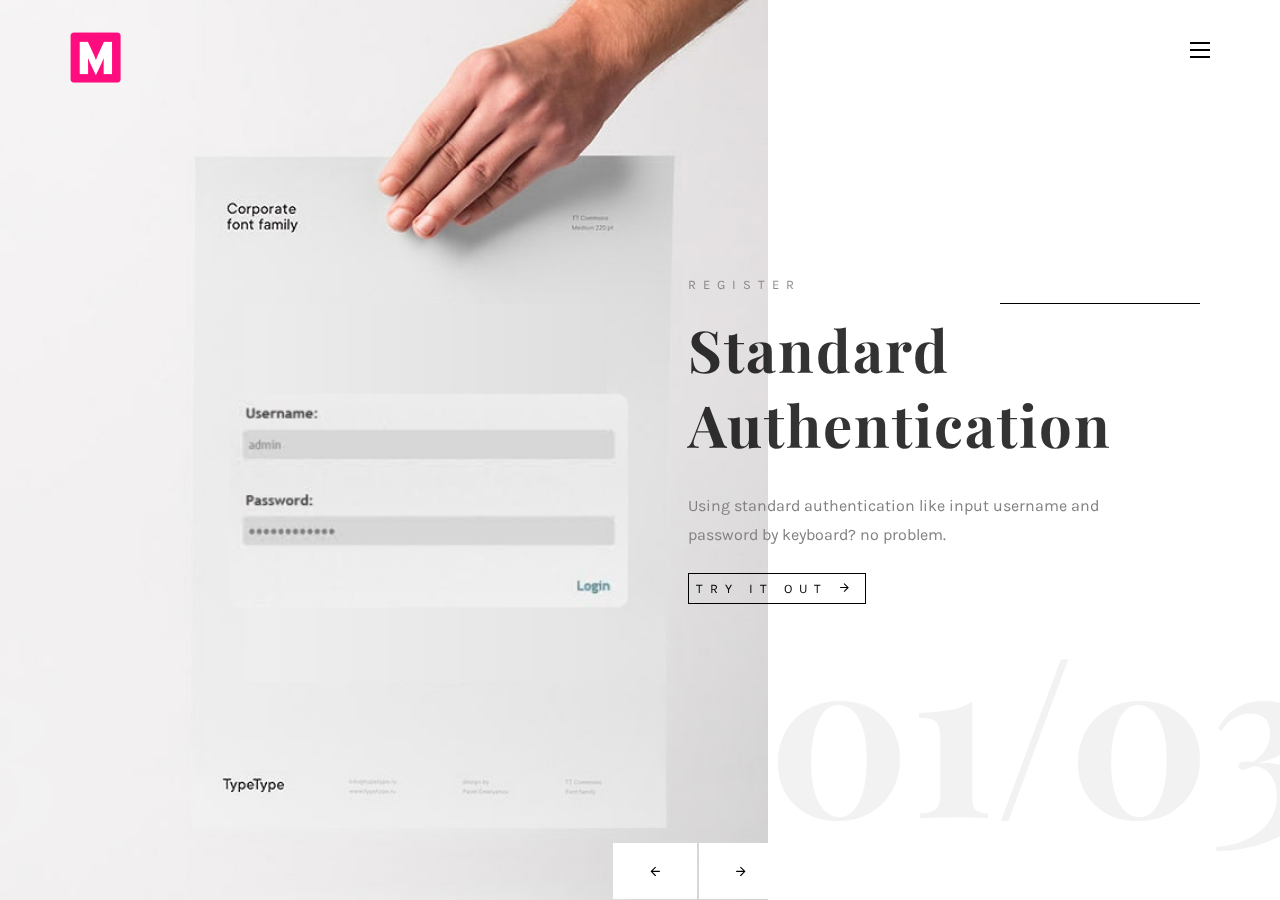
==== commit e14fb816: "add homepage and fix secure ssl site" ====
--- a/index.html
+++ b/index.html
@@ -1,131 +1,209 @@
-<!DOCTYPE html>
-<!--[if IE 8 ]><html class="no-js oldie ie8" lang="en"> <![endif]-->
-<!--[if IE 9 ]><html class="no-js oldie ie9" lang="en"> <![endif]-->
-<!--[if (gte IE 9)|!(IE)]><!--><html class="no-js" lang="en"> <!--<![endif]-->
-
-  <head>
-
-    <!--- basic page needs
-    ================================================== -->
-    <meta charset="utf-8">
-  	<title>Multi Identity Login</title>
-  	<meta name="description" content="">
-  	<meta name="author" content="">
-
-    <!-- mobile specific metas
-    ================================================== -->
-  	<meta name="viewport" content="width=device-width, initial-scale=1, maximum-scale=1">
-
-   	<!-- CSS
-    ================================================== -->
-    <link rel="stylesheet" href="assets/css/base.css">
-    <link rel="stylesheet" href="assets/css/main.css">
-    <link rel="stylesheet" href="assets/css/vendor.css">
-    <link rel="stylesheet" href="css/index-style.css">
-
-    <!-- script
-    ================================================== -->
-  	<script src="assets/js/modernizr.js"></script>
-  	<script src="assets/js/pace.min.js"></script>
-
-    <!-- favicons
-  	================================================== -->
-  	<link rel="icon" type="image/png" href="assets/favicon.png">
-
-  </head>
-
-  <body id="top">
-
-    <!-- contact
-    ================================================== -->
-  	<section id="contact">
-      <div class="row section-intro">
-        <div class="col-twelve">
-          <h5>Login</h5>
-     		</div>
-     	</div> <!-- /end of section-intro -->
-     	<div class="row contact-form">
-        <div class="col-twelve">
-          <!-- form -->
-          <form name="contactForm" id="contactForm" method="POST" action="">
-          	<fieldset>
-              <div class="form-field">
-                <input name="userName" type="text" id="userName" placeholder="USERNAME" value="" minlength="2" required="">
-              </div>
-              <div class="form-field">
-                <input name="userPass" type="password" id="userPass" placeholder="PASSWORD" value="" required="">
-    	        </div>
-              <div class="form-field">
-                <button id="loginBtn" class="submitform">LOGIN</button>
-                <div id="submit-loader">
-                  <div class="text-loader">Sending...</div>
-           				<div class="s-loader">
-      							<div class="bounce1"></div>
-      							<div class="bounce2"></div>
-      							<div class="bounce3"></div>
-    						  </div>
-    						</div> <!-- /end of submit-loader -->
-              </div> <!-- /end of form-field -->
-          	</fieldset>
-          </form> <!-- Form End -->
-          <!-- contact-warning -->
-          <div id="message-warning">
-          </div>
-          <!-- contact-success -->
-        	<div id="message-success">
-            <i class="fa fa-check"></i>Your message was sent, thank you!<br>
-        	</div>
-        </div> <!-- /end of col-twelve -->
-     	</div> <!-- /end of contact-form -->
-      <div class="row section-intro">
-        <div class="col-twelve">
-          <div class="item-wrap">
-            <a id="availableIdentityTypes" class="button button-primary large" href="#identity-types">ANOTHER WAY TO LOGIN</a>
-          </div>
-          <!-- p class="lead">Not Registered Yet?</p>
-          <a class="button button-primary large">REGISTER</a -->
-        </div>
-      </div>
-  	</section> <!-- /end of contact -->
-
-    <!-- footer
-    ================================================== -->
-    <footer>
-      <div class="row">
-        <div class="col-twelve">
-          <div id="go-top">
-            <a class="smoothscroll" title="Back to Top" href="#top"><i class="fa fa-long-arrow-up"></i></a>
-   		    </div>
-        </div>
-      </div> <!-- /end of row -->
-    </footer> <!-- /end of footer -->
-
-    <!-- modal popups - begin
-    ================================================== -->
-    <div id="identity-types" class="popup-modal slider mfp-hide">
-    </div> <!-- /end of modal identity-types -->
-    <div id="modal-2" class="popup-modal slider mfp-hide">
-      <div class="media">
-        <!-- Stream video via webcam -->
-        <video id="video" playsinline autoplay></video>
-      </div>
-      <div class="selection-box">
-        <a id="modal-2-dismiss" href="#" class="popup-modal-dismiss">Close</a>
-      </div>
-    </div> <!-- /end of modal-2 -->
-
-    <div id="preloader">
-      <div id="loader"></div>
-    </div>
-
-    <!-- Java Script
-    ================================================== -->
-    <script src="assets/js/jquery-2.1.3.min.js"></script>
-    <script src="assets/js/socket.io-client.js"></script>
-    <script src="assets/js/plugins.js"></script>
-    <script src="assets/js/main.js"></script>
-    <script src="js/index-action.js"></script>
-
-  </body>
+<!DOCTYPE HTML>
+<html>
+
+	<head>
+
+		<meta charset="utf-8">
+		<meta http-equiv="X-UA-Compatible" content="IE=edge">
+		<title>Multi Identity</title>
+		<meta name="viewport" content="width=device-width, initial-scale=1">
+		<meta name="description" content="" />
+		<meta name="keywords" content="" />
+		<meta name="author" content="" />
+
+	  <!-- Facebook and Twitter integration -->
+		<meta property="og:title" content=""/>
+		<meta property="og:image" content=""/>
+		<meta property="og:url" content=""/>
+		<meta property="og:site_name" content=""/>
+		<meta property="og:description" content=""/>
+		<meta name="twitter:title" content="" />
+		<meta name="twitter:image" content="" />
+		<meta name="twitter:url" content="" />
+		<meta name="twitter:card" content="" />
+
+		<!-- Place favicon.ico and apple-touch-icon.png in the root directory -->
+		<link rel="shortcut icon" href="assets/favicon.png">
+
+		<link href="https://fonts.googleapis.com/css?family=Karla:400,700" rel="stylesheet">
+		<link href="https://fonts.googleapis.com/css?family=Playfair+Display:400,400i,700" rel="stylesheet">
+
+		<!-- Animate.css -->
+		<link rel="stylesheet" href="assets/css/animate.css">
+		<!-- Icomoon Icon Fonts-->
+		<link rel="stylesheet" href="assets/css/icomoon.css">
+		<!-- Bootstrap  -->
+		<link rel="stylesheet" href="assets/css/bootstrap.css">
+		<!-- Owl Carousel -->
+		<link rel="stylesheet" href="assets/css/owl.carousel.min.css">
+		<link rel="stylesheet" href="assets/css/owl.theme.default.min.css">
+		<!-- Magnific Popup -->
+		<link rel="stylesheet" href="assets/css/magnific-popup.css">
+
+		<link rel="stylesheet" href="assets/css/style.css">
+
+
+		<!-- Modernizr JS -->
+		<script src="assets/js/modernizr.js"></script>
+		<!-- FOR IE9 below -->
+		<!--[if lt IE 9]>
+		<script src="assets/js/respond.min.js"></script>
+		<![endif]-->
+
+	</head>
+
+	<body>
+
+		<nav id="colorlib-main-nav" role="navigation">
+			<a href="#" class="js-colorlib-nav-toggle colorlib-nav-toggle active"><i></i></a>
+			<div class="js-fullheight colorlib-table">
+				<div class="colorlib-table-cell js-fullheight">
+					<!-- div class="row">
+						<div class="col-md-12">
+							<div class="form-group">
+								<input type="text" class="form-control" id="search" placeholder="Enter any key to search...">
+								<button type="submit" class="btn btn-primary"><i class="icon-search3"></i></button>
+							</div>
+						</div>
+					</div -->
+					<div class="row">
+						<div class="col-md-12">
+							<ul>
+								<li class="active"><a href="index.html">Home</a></li>
+								<!-- li><a href="devices.html">Devices</a></li>
+								<li><a href="users.html">Users</a></li>
+								<li><a href="register.html">Identities</a></li -->
+								<li><a href="login.html">Login</a></li>
+							</ul>
+						</div>
+					</div>
+					<!-- div class="row">
+						<div class="col-md-12">
+							<h2 class="head-title">Gallery</h2>
+							<a href="assets/images/work-1.jpg" class="gallery image-popup-link text-center" style="background-image: url(assets/images/work-1.jpg);">
+								<span><i class="icon-search3"></i></span>
+							</a>
+							<a href="assets/images/work-2.jpg" class="gallery image-popup-link text-center" style="background-image: url(assets/images/work-2.jpg);">
+								<span><i class="icon-search3"></i></span>
+							</a>
+							<a href="assets/images/work-3.jpg" class="gallery image-popup-link text-center" style="background-image: url(assets/images/work-3.jpg);">
+								<span><i class="icon-search3"></i></span>
+							</a>
+							<a href="assets/images/work-4.jpg" class="gallery image-popup-link text-center" style="background-image: url(assets/images/work-4.jpg);">
+								<span><i class="icon-search3"></i></span>
+							</a>
+						</div>
+					</div -->
+				</div>
+			</div>
+		</nav>
+
+		<div id="colorlib-page">
+			<header>
+				<div class="container">
+					<div class="row">
+						<div class="col-md-12">
+							<div class="colorlib-navbar-brand">
+								<!-- a class="colorlib-logo" href="index.html">Multi Identity</a -->
+								<a class="colorlib-logo" href="index.html"><img src="assets/favicon.png" style="width:30;height:30;"></img></a>
+							</div>
+							<a href="#" class="js-colorlib-nav-toggle colorlib-nav-toggle"><i></i></a>
+						</div>
+					</div>
+				</div>
+			</header>
+			<div id="colorlib-hero" class="js-fullheight">
+				<div class="owl-carousel">
+					<div class="item">
+						<div class="hero-flex js-fullheight">
+							<div class="col-three-forth">
+								<div class="hero-img js-fullheight" style="background-image: url(assets/images/img_bg_1.jpg);"></div>
+							</div>
+							<div class="col-one-forth js-fullheight">
+								<div class="display-t js-fullheight">
+									<div class="display-tc js-fullheight">
+										<h2 class="number">01/03</h2>
+										<div class="text-inner">
+											<div class="desc">
+												<span class="tag">Register</span>
+												<h2>Standard Authentication</h2>
+												<p>Using standard authentication like input username and password by keyboard? no problem.</p>
+												<p><a href="login.html" class="btn-view">Try it Out <i class="icon-arrow-right3"></i></a></p>
+											</div>
+										</div>
+									</div>
+								</div>
+							</div>
+						</div>
+					</div>
+					<div class="item">
+						<div class="hero-flex js-fullheight">
+							<div class="col-three-forth">
+								<div class="hero-img js-fullheight" style="background-image: url(assets/images/img_bg_2.jpg);"></div>
+							</div>
+							<div class="col-one-forth js-fullheight">
+								<div class="display-t js-fullheight">
+									<div class="display-tc js-fullheight">
+										<h2 class="number">02/03</h2>
+										<div class="text-inner">
+											<div class="desc">
+												<span class="tag">Secure</span>
+												<h2>Authentication Devices</h2>
+												<p>Can i only use my devices to authenticate me? Of course, and you can do it without much problems. With only one step, you can choose which devices you can use.</p>
+												<p><a href="login.html" class="btn-view">Check it Out <i class="icon-arrow-right3"></i></a></p>
+											</div>
+										</div>
+									</div>
+								</div>
+							</div>
+						</div>
+					</div>
+					<div class="item">
+						<div class="hero-flex js-fullheight">
+							<div class="col-three-forth">
+								<div class="hero-img js-fullheight" style="background-image: url(assets/images/img_bg_3.jpg);"></div>
+							</div>
+							<div class="col-one-forth js-fullheight">
+								<h2 class="number">03/03</h2>
+								<div class="display-t js-fullheight">
+									<div class="display-tc js-fullheight">
+										<div class="text-inner">
+											<div class="desc">
+												<span class="tag">Discover</span>
+												<h2>More Authentication Type</h2>
+												<p>It's bored and tiring to always input my username and password. Say no more, we provide you many types of authentication in our repo and we continues to adding up another and also improve our security too. So, don't worry. Just to pick and easy install, then you can use it.</p>
+												<p><a href="login.html" class="btn-view">Explore <i class="icon-arrow-right3"></i></a></p>
+											</div>
+										</div>
+									</div>
+								</div>
+							</div>
+						</div>
+					</div>
+				</div>
+			</div>
+
+		</div>
+
+		<!-- jQuery -->
+		<script src="assets/js/jquery-2.1.3.min.js"></script>
+		<!-- Socket.io Client -->
+		<script src="assets/js/socket.io-client.js"></script>
+		<!-- jQuery Easing -->
+		<script src="assets/js/jquery.easing.1.3.js"></script>
+		<!-- Bootstrap -->
+		<script src="assets/js/bootstrap.min.js"></script>
+		<!-- Waypoints -->
+		<script src="assets/js/jquery.waypoints.min.js"></script>
+		<!-- Owl Carousel -->
+		<script src="assets/js/owl.carousel.min.js"></script>
+		<!-- Magnific Popup -->
+		<script src="assets/js/jquery.magnific-popup.min.js"></script>
+		<script src="assets/js/magnific-popup-options.js"></script>
+
+		<!-- Main JS (Do not remove) -->
+		<script src="assets/js/main-bato.js"></script>
+
+	</body>
 
 </html>
--- a/assets/css/icomoon.css
+++ b/assets/css/icomoon.css
@@ -0,0 +1,3836 @@
+@font-face {
+  font-family: 'icomoon';
+  src:  url('fonts/icomoon.eot?tmere9');
+  src:  url('fonts/icomoon.eot?tmere9#iefix') format('embedded-opentype'),
+    url('fonts/icomoon.ttf?tmere9') format('truetype'),
+    url('fonts/icomoon.woff?tmere9') format('woff'),
+    url('fonts/icomoon.svg?tmere9#icomoon') format('svg');
+  font-weight: normal;
+  font-style: normal;
+}
+
+[class^="icon-"], [class*=" icon-"] {
+  /* use !important to prevent issues with browser extensions that change fonts */
+  font-family: 'icomoon' !important;
+  speak: none;
+  font-style: normal;
+  font-weight: normal;
+  font-variant: normal;
+  text-transform: none;
+  line-height: 1;
+
+  /* Better Font Rendering =========== */
+  -webkit-font-smoothing: antialiased;
+  -moz-osx-font-smoothing: grayscale;
+}
+
+.icon-activity:before {
+  content: "\e900";
+}
+.icon-airplay:before {
+  content: "\e901";
+}
+.icon-alert-circle:before {
+  content: "\e902";
+}
+.icon-alert-octagon:before {
+  content: "\e903";
+}
+.icon-alert-triangle:before {
+  content: "\e904";
+}
+.icon-align-center:before {
+  content: "\e905";
+}
+.icon-align-justify:before {
+  content: "\e906";
+}
+.icon-align-left:before {
+  content: "\e907";
+}
+.icon-align-right:before {
+  content: "\e908";
+}
+.icon-anchor:before {
+  content: "\e909";
+}
+.icon-aperture:before {
+  content: "\e90a";
+}
+.icon-arrow-down3:before {
+  content: "\e90b";
+}
+.icon-arrow-down-circle:before {
+  content: "\e90c";
+}
+.icon-arrow-down-left3:before {
+  content: "\e90d";
+}
+.icon-arrow-down-right3:before {
+  content: "\e90e";
+}
+.icon-arrow-left3:before {
+  content: "\e90f";
+}
+.icon-arrow-left-circle:before {
+  content: "\e910";
+}
+.icon-arrow-right3:before {
+  content: "\e911";
+}
+.icon-arrow-right-circle:before {
+  content: "\e912";
+}
+.icon-arrow-up3:before {
+  content: "\e913";
+}
+.icon-arrow-up-circle:before {
+  content: "\e914";
+}
+.icon-arrow-up-left3:before {
+  content: "\e915";
+}
+.icon-arrow-up-right3:before {
+  content: "\e916";
+}
+.icon-at-sign:before {
+  content: "\e917";
+}
+.icon-award:before {
+  content: "\e918";
+}
+.icon-bar-chart:before {
+  content: "\e919";
+}
+.icon-bar-chart-2:before {
+  content: "\e91a";
+}
+.icon-battery:before {
+  content: "\e91b";
+}
+.icon-battery-charging:before {
+  content: "\e91c";
+}
+.icon-bell2:before {
+  content: "\e91d";
+}
+.icon-bell-off:before {
+  content: "\e91e";
+}
+.icon-bluetooth:before {
+  content: "\e91f";
+}
+.icon-bold2:before {
+  content: "\e920";
+}
+.icon-book2:before {
+  content: "\e921";
+}
+.icon-book-open:before {
+  content: "\e922";
+}
+.icon-bookmark2:before {
+  content: "\e923";
+}
+.icon-box:before {
+  content: "\e924";
+}
+.icon-briefcase2:before {
+  content: "\e925";
+}
+.icon-calendar2:before {
+  content: "\e926";
+}
+.icon-camera2:before {
+  content: "\e927";
+}
+.icon-camera-off:before {
+  content: "\e928";
+}
+.icon-cast:before {
+  content: "\e929";
+}
+.icon-check:before {
+  content: "\e92a";
+}
+.icon-check-circle:before {
+  content: "\e92b";
+}
+.icon-check-square:before {
+  content: "\e92c";
+}
+.icon-chevron-down:before {
+  content: "\e92d";
+}
+.icon-chevron-left:before {
+  content: "\e92e";
+}
+.icon-chevron-right:before {
+  content: "\e92f";
+}
+.icon-chevron-up:before {
+  content: "\e930";
+}
+.icon-chevrons-down:before {
+  content: "\e931";
+}
+.icon-chevrons-left:before {
+  content: "\e932";
+}
+.icon-chevrons-right:before {
+  content: "\e933";
+}
+.icon-chevrons-up:before {
+  content: "\e934";
+}
+.icon-chrome2:before {
+  content: "\e935";
+}
+.icon-circle:before {
+  content: "\e936";
+}
+.icon-clipboard2:before {
+  content: "\e937";
+}
+.icon-clock3:before {
+  content: "\e938";
+}
+.icon-cloud2:before {
+  content: "\e939";
+}
+.icon-cloud-drizzle:before {
+  content: "\e93a";
+}
+.icon-cloud-lightning:before {
+  content: "\e93b";
+}
+.icon-cloud-off:before {
+  content: "\e93c";
+}
+.icon-cloud-rain:before {
+  content: "\e93d";
+}
+.icon-cloud-snow:before {
+  content: "\e93e";
+}
+.icon-code:before {
+  content: "\e93f";
+}
+.icon-codepen2:before {
+  content: "\e940";
+}
+.icon-command2:before {
+  content: "\e941";
+}
+.icon-compass3:before {
+  content: "\e942";
+}
+.icon-copy2:before {
+  content: "\e943";
+}
+.icon-corner-down-left:before {
+  content: "\e944";
+}
+.icon-corner-down-right:before {
+  content: "\e945";
+}
+.icon-corner-left-down:before {
+  content: "\e946";
+}
+.icon-corner-left-up:before {
+  content: "\e947";
+}
+.icon-corner-right-down:before {
+  content: "\e948";
+}
+.icon-corner-right-up:before {
+  content: "\e949";
+}
+.icon-corner-up-left:before {
+  content: "\e94a";
+}
+.icon-corner-up-right:before {
+  content: "\e94b";
+}
+.icon-cpu:before {
+  content: "\e94c";
+}
+.icon-credit-card2:before {
+  content: "\e94d";
+}
+.icon-crop2:before {
+  content: "\e94e";
+}
+.icon-crosshair:before {
+  content: "\e94f";
+}
+.icon-database2:before {
+  content: "\e950";
+}
+.icon-delete:before {
+  content: "\e951";
+}
+.icon-disc:before {
+  content: "\e952";
+}
+.icon-dollar-sign:before {
+  content: "\e953";
+}
+.icon-download4:before {
+  content: "\e954";
+}
+.icon-download-cloud:before {
+  content: "\e955";
+}
+.icon-droplet2:before {
+  content: "\e956";
+}
+.icon-edit:before {
+  content: "\e957";
+}
+.icon-edit-2:before {
+  content: "\e958";
+}
+.icon-edit-3:before {
+  content: "\e959";
+}
+.icon-external-link:before {
+  content: "\e95a";
+}
+.icon-eye2:before {
+  content: "\e95b";
+}
+.icon-eye-off:before {
+  content: "\e95c";
+}
+.icon-facebook3:before {
+  content: "\e95d";
+}
+.icon-fast-forward:before {
+  content: "\e95e";
+}
+.icon-feather:before {
+  content: "\e95f";
+}
+.icon-file:before {
+  content: "\e960";
+}
+.icon-file-minus:before {
+  content: "\e961";
+}
+.icon-file-plus:before {
+  content: "\e962";
+}
+.icon-file-text3:before {
+  content: "\e963";
+}
+.icon-film2:before {
+  content: "\e964";
+}
+.icon-filter2:before {
+  content: "\e965";
+}
+.icon-flag2:before {
+  content: "\e966";
+}
+.icon-folder2:before {
+  content: "\e967";
+}
+.icon-folder-minus2:before {
+  content: "\e968";
+}
+.icon-folder-plus2:before {
+  content: "\e969";
+}
+.icon-git-branch:before {
+  content: "\e96a";
+}
+.icon-git-commit:before {
+  content: "\e96b";
+}
+.icon-git-merge:before {
+  content: "\e96c";
+}
+.icon-git-pull-request:before {
+  content: "\e96d";
+}
+.icon-github2:before {
+  content: "\e96e";
+}
+.icon-gitlab:before {
+  content: "\e96f";
+}
+.icon-globe:before {
+  content: "\e970";
+}
+.icon-grid:before {
+  content: "\e971";
+}
+.icon-hard-drive:before {
+  content: "\e972";
+}
+.icon-hash:before {
+  content: "\e973";
+}
+.icon-headphones2:before {
+  content: "\e974";
+}
+.icon-heart2:before {
+  content: "\e975";
+}
+.icon-help-circle:before {
+  content: "\e976";
+}
+.icon-home4:before {
+  content: "\e977";
+}
+.icon-image2:before {
+  content: "\e978";
+}
+.icon-inbox:before {
+  content: "\e979";
+}
+.icon-info2:before {
+  content: "\e97a";
+}
+.icon-instagram2:before {
+  content: "\e97b";
+}
+.icon-italic2:before {
+  content: "\e97c";
+}
+.icon-layers:before {
+  content: "\e97d";
+}
+.icon-layout:before {
+  content: "\e97e";
+}
+.icon-life-buoy:before {
+  content: "\e97f";
+}
+.icon-link2:before {
+  content: "\e980";
+}
+.icon-link-2:before {
+  content: "\e981";
+}
+.icon-linkedin3:before {
+  content: "\e982";
+}
+.icon-list3:before {
+  content: "\e983";
+}
+.icon-loader:before {
+  content: "\e984";
+}
+.icon-lock2:before {
+  content: "\e985";
+}
+.icon-log-in:before {
+  content: "\e986";
+}
+.icon-log-out:before {
+  content: "\e987";
+}
+.icon-mail5:before {
+  content: "\e988";
+}
+.icon-map3:before {
+  content: "\e989";
+}
+.icon-map-pin:before {
+  content: "\e98a";
+}
+.icon-maximize:before {
+  content: "\e98b";
+}
+.icon-maximize-2:before {
+  content: "\e98c";
+}
+.icon-menu5:before {
+  content: "\e98d";
+}
+.icon-message-circle:before {
+  content: "\e98e";
+}
+.icon-message-square:before {
+  content: "\e98f";
+}
+.icon-mic2:before {
+  content: "\e990";
+}
+.icon-mic-off:before {
+  content: "\e991";
+}
+.icon-minimize:before {
+  content: "\e992";
+}
+.icon-minimize-2:before {
+  content: "\e993";
+}
+.icon-minus2:before {
+  content: "\e994";
+}
+.icon-minus-circle:before {
+  content: "\e995";
+}
+.icon-minus-square:before {
+  content: "\e996";
+}
+.icon-monitor:before {
+  content: "\e997";
+}
+.icon-moon:before {
+  content: "\e998";
+}
+.icon-more-horizontal:before {
+  content: "\e999";
+}
+.icon-more-vertical:before {
+  content: "\e99a";
+}
+.icon-move:before {
+  content: "\e99b";
+}
+.icon-music2:before {
+  content: "\e99c";
+}
+.icon-navigation:before {
+  content: "\e99d";
+}
+.icon-navigation-2:before {
+  content: "\e99e";
+}
+.icon-octagon:before {
+  content: "\e99f";
+}
+.icon-package:before {
+  content: "\e9a0";
+}
+.icon-paperclip:before {
+  content: "\e9a1";
+}
+.icon-pause3:before {
+  content: "\e9a2";
+}
+.icon-pause-circle:before {
+  content: "\e9a3";
+}
+.icon-percent:before {
+  content: "\e9a4";
+}
+.icon-phone2:before {
+  content: "\e9a5";
+}
+.icon-phone-call:before {
+  content: "\e9a6";
+}
+.icon-phone-forwarded:before {
+  content: "\e9a7";
+}
+.icon-phone-incoming:before {
+  content: "\e9a8";
+}
+.icon-phone-missed:before {
+  content: "\e9a9";
+}
+.icon-phone-off:before {
+  content: "\e9aa";
+}
+.icon-phone-outgoing:before {
+  content: "\e9ab";
+}
+.icon-pie-chart2:before {
+  content: "\e9ac";
+}
+.icon-play4:before {
+  content: "\e9ad";
+}
+.icon-play-circle:before {
+  content: "\e9ae";
+}
+.icon-plus2:before {
+  content: "\e9af";
+}
+.icon-plus-circle:before {
+  content: "\e9b0";
+}
+.icon-plus-square:before {
+  content: "\e9b1";
+}
+.icon-pocket:before {
+  content: "\e9b2";
+}
+.icon-power2:before {
+  content: "\e9b3";
+}
+.icon-printer2:before {
+  content: "\e9b4";
+}
+.icon-radio:before {
+  content: "\e9b5";
+}
+.icon-refresh-ccw:before {
+  content: "\e9b6";
+}
+.icon-refresh-cw:before {
+  content: "\e9b7";
+}
+.icon-repeat:before {
+  content: "\e9b8";
+}
+.icon-rewind:before {
+  content: "\e9b9";
+}
+.icon-rotate-ccw:before {
+  content: "\e9ba";
+}
+.icon-rotate-cw:before {
+  content: "\e9bb";
+}
+.icon-rss3:before {
+  content: "\e9bc";
+}
+.icon-save:before {
+  content: "\e9bd";
+}
+.icon-scissors2:before {
+  content: "\e9be";
+}
+.icon-search2:before {
+  content: "\e9bf";
+}
+.icon-send:before {
+  content: "\e9c0";
+}
+.icon-server:before {
+  content: "\e9c1";
+}
+.icon-settings:before {
+  content: "\e9c2";
+}
+.icon-share3:before {
+  content: "\e9c3";
+}
+.icon-share-2:before {
+  content: "\e9c4";
+}
+.icon-shield2:before {
+  content: "\e9c5";
+}
+.icon-shield-off:before {
+  content: "\e9c6";
+}
+.icon-shopping-bag:before {
+  content: "\e9c7";
+}
+.icon-shopping-cart:before {
+  content: "\e9c8";
+}
+.icon-shuffle2:before {
+  content: "\e9c9";
+}
+.icon-sidebar:before {
+  content: "\e9ca";
+}
+.icon-skip-back:before {
+  content: "\e9cb";
+}
+.icon-skip-forward:before {
+  content: "\e9cc";
+}
+.icon-slack:before {
+  content: "\e9cd";
+}
+.icon-slash:before {
+  content: "\e9ce";
+}
+.icon-sliders:before {
+  content: "\e9cf";
+}
+.icon-smartphone:before {
+  content: "\e9d0";
+}
+.icon-speaker:before {
+  content: "\e9d1";
+}
+.icon-square:before {
+  content: "\e9d2";
+}
+.icon-star:before {
+  content: "\e9d3";
+}
+.icon-stop-circle:before {
+  content: "\e9d4";
+}
+.icon-sun2:before {
+  content: "\e9d5";
+}
+.icon-sunrise:before {
+  content: "\e9d6";
+}
+.icon-sunset:before {
+  content: "\e9d7";
+}
+.icon-tablet2:before {
+  content: "\e9d8";
+}
+.icon-tag:before {
+  content: "\e9d9";
+}
+.icon-target2:before {
+  content: "\e9da";
+}
+.icon-terminal2:before {
+  content: "\e9db";
+}
+.icon-thermometer:before {
+  content: "\e9dc";
+}
+.icon-thumbs-down:before {
+  content: "\e9dd";
+}
+.icon-thumbs-up:before {
+  content: "\e9de";
+}
+.icon-toggle-left:before {
+  content: "\e9df";
+}
+.icon-toggle-right:before {
+  content: "\e9e0";
+}
+.icon-trash:before {
+  content: "\e9e1";
+}
+.icon-trash-2:before {
+  content: "\e9e2";
+}
+.icon-trending-down:before {
+  content: "\e9e3";
+}
+.icon-trending-up:before {
+  content: "\e9e4";
+}
+.icon-triangle:before {
+  content: "\e9e5";
+}
+.icon-truck2:before {
+  content: "\e9e6";
+}
+.icon-tv2:before {
+  content: "\e9e7";
+}
+.icon-twitter2:before {
+  content: "\e9e8";
+}
+.icon-type:before {
+  content: "\e9e9";
+}
+.icon-umbrella:before {
+  content: "\e9ea";
+}
+.icon-underline2:before {
+  content: "\e9eb";
+}
+.icon-unlock:before {
+  content: "\e9ec";
+}
+.icon-upload4:before {
+  content: "\e9ed";
+}
+.icon-upload-cloud:before {
+  content: "\e9ee";
+}
+.icon-user2:before {
+  content: "\e9ef";
+}
+.icon-user-check2:before {
+  content: "\e9f0";
+}
+.icon-user-minus2:before {
+  content: "\e9f1";
+}
+.icon-user-plus2:before {
+  content: "\e9f2";
+}
+.icon-user-x:before {
+  content: "\e9f3";
+}
+.icon-users2:before {
+  content: "\e9f4";
+}
+.icon-video:before {
+  content: "\e9f5";
+}
+.icon-video-off:before {
+  content: "\e9f6";
+}
+.icon-voicemail:before {
+  content: "\e9f7";
+}
+.icon-volume:before {
+  content: "\e9f8";
+}
+.icon-volume-1:before {
+  content: "\e9f9";
+}
+.icon-volume-2:before {
+  content: "\e9fa";
+}
+.icon-volume-x:before {
+  content: "\e9fb";
+}
+.icon-watch:before {
+  content: "\e9fc";
+}
+.icon-wifi:before {
+  content: "\e9fd";
+}
+.icon-wifi-off:before {
+  content: "\e9fe";
+}
+.icon-wind:before {
+  content: "\e9ff";
+}
+.icon-x:before {
+  content: "\ea00";
+}
+.icon-x-circle:before {
+  content: "\ea01";
+}
+.icon-x-square:before {
+  content: "\ea02";
+}
+.icon-zap:before {
+  content: "\ea03";
+}
+.icon-zap-off:before {
+  content: "\ea04";
+}
+.icon-zoom-in2:before {
+  content: "\ea05";
+}
+.icon-zoom-out2:before {
+  content: "\ea06";
+}
+.icon-times:before {
+  content: "\ea07";
+}
+.icon-tick:before {
+  content: "\ea08";
+}
+.icon-plus3:before {
+  content: "\ea09";
+}
+.icon-minus3:before {
+  content: "\ea0a";
+}
+.icon-equals:before {
+  content: "\ea0b";
+}
+.icon-divide:before {
+  content: "\ea0c";
+}
+.icon-chevron-right2:before {
+  content: "\ea0d";
+}
+.icon-chevron-left2:before {
+  content: "\ea0e";
+}
+.icon-arrow-right-thick:before {
+  content: "\ea0f";
+}
+.icon-arrow-left-thick:before {
+  content: "\ea10";
+}
+.icon-th-small:before {
+  content: "\ea11";
+}
+.icon-th-menu:before {
+  content: "\ea12";
+}
+.icon-th-list:before {
+  content: "\ea13";
+}
+.icon-th-large:before {
+  content: "\ea14";
+}
+.icon-home5:before {
+  content: "\ea15";
+}
+.icon-arrow-forward:before {
+  content: "\ea16";
+}
+.icon-arrow-back:before {
+  content: "\ea17";
+}
+.icon-rss4:before {
+  content: "\ea18";
+}
+.icon-location3:before {
+  content: "\ea19";
+}
+.icon-link3:before {
+  content: "\ea1a";
+}
+.icon-image3:before {
+  content: "\ea1b";
+}
+.icon-arrow-up-thick:before {
+  content: "\ea1c";
+}
+.icon-arrow-down-thick:before {
+  content: "\ea1d";
+}
+.icon-starburst:before {
+  content: "\ea1e";
+}
+.icon-starburst-outline:before {
+  content: "\ea1f";
+}
+.icon-star2:before {
+  content: "\ea20";
+}
+.icon-flow-children:before {
+  content: "\ea21";
+}
+.icon-export:before {
+  content: "\ea22";
+}
+.icon-delete2:before {
+  content: "\ea23";
+}
+.icon-delete-outline:before {
+  content: "\ea24";
+}
+.icon-cloud-storage:before {
+  content: "\ea25";
+}
+.icon-wi-fi:before {
+  content: "\ea26";
+}
+.icon-heart3:before {
+  content: "\ea27";
+}
+.icon-flash:before {
+  content: "\ea28";
+}
+.icon-cancel:before {
+  content: "\ea29";
+}
+.icon-backspace:before {
+  content: "\ea2a";
+}
+.icon-attachment2:before {
+  content: "\ea2b";
+}
+.icon-arrow-move:before {
+  content: "\ea2c";
+}
+.icon-warning2:before {
+  content: "\ea2d";
+}
+.icon-user3:before {
+  content: "\ea2e";
+}
+.icon-radar:before {
+  content: "\ea2f";
+}
+.icon-lock-open:before {
+  content: "\ea30";
+}
+.icon-lock-closed:before {
+  content: "\ea31";
+}
+.icon-location-arrow:before {
+  content: "\ea32";
+}
+.icon-info3:before {
+  content: "\ea33";
+}
+.icon-user-delete:before {
+  content: "\ea34";
+}
+.icon-user-add:before {
+  content: "\ea35";
+}
+.icon-media-pause:before {
+  content: "\ea36";
+}
+.icon-group:before {
+  content: "\ea37";
+}
+.icon-chart-pie:before {
+  content: "\ea38";
+}
+.icon-chart-line:before {
+  content: "\ea39";
+}
+.icon-chart-bar:before {
+  content: "\ea3a";
+}
+.icon-chart-area:before {
+  content: "\ea3b";
+}
+.icon-video2:before {
+  content: "\ea3c";
+}
+.icon-point-of-interest:before {
+  content: "\ea3d";
+}
+.icon-infinity:before {
+  content: "\ea3e";
+}
+.icon-globe2:before {
+  content: "\ea3f";
+}
+.icon-eye3:before {
+  content: "\ea40";
+}
+.icon-cog2:before {
+  content: "\ea41";
+}
+.icon-camera3:before {
+  content: "\ea42";
+}
+.icon-upload5:before {
+  content: "\ea43";
+}
+.icon-scissors3:before {
+  content: "\ea44";
+}
+.icon-refresh:before {
+  content: "\ea45";
+}
+.icon-pin:before {
+  content: "\ea46";
+}
+.icon-key3:before {
+  content: "\ea47";
+}
+.icon-info-large:before {
+  content: "\ea48";
+}
+.icon-eject2:before {
+  content: "\ea49";
+}
+.icon-download5:before {
+  content: "\ea4a";
+}
+.icon-zoom:before {
+  content: "\ea4b";
+}
+.icon-zoom-out3:before {
+  content: "\ea4c";
+}
+.icon-zoom-in3:before {
+  content: "\ea4d";
+}
+.icon-sort-numerically:before {
+  content: "\ea4e";
+}
+.icon-sort-alphabetically:before {
+  content: "\ea4f";
+}
+.icon-input-checked:before {
+  content: "\ea50";
+}
+.icon-calender:before {
+  content: "\ea51";
+}
+.icon-world:before {
+  content: "\ea52";
+}
+.icon-notes:before {
+  content: "\ea53";
+}
+.icon-code2:before {
+  content: "\ea54";
+}
+.icon-arrow-sync:before {
+  content: "\ea55";
+}
+.icon-arrow-shuffle:before {
+  content: "\ea56";
+}
+.icon-arrow-repeat:before {
+  content: "\ea57";
+}
+.icon-arrow-minimise:before {
+  content: "\ea58";
+}
+.icon-arrow-maximise:before {
+  content: "\ea59";
+}
+.icon-arrow-loop:before {
+  content: "\ea5a";
+}
+.icon-anchor2:before {
+  content: "\ea5b";
+}
+.icon-spanner:before {
+  content: "\ea5c";
+}
+.icon-puzzle:before {
+  content: "\ea5d";
+}
+.icon-power3:before {
+  content: "\ea5e";
+}
+.icon-plane:before {
+  content: "\ea5f";
+}
+.icon-pi:before {
+  content: "\ea60";
+}
+.icon-phone3:before {
+  content: "\ea61";
+}
+.icon-microphone:before {
+  content: "\ea62";
+}
+.icon-media-rewind:before {
+  content: "\ea63";
+}
+.icon-flag3:before {
+  content: "\ea64";
+}
+.icon-adjust-brightness:before {
+  content: "\ea65";
+}
+.icon-waves:before {
+  content: "\ea66";
+}
+.icon-social-twitter:before {
+  content: "\ea67";
+}
+.icon-social-facebook:before {
+  content: "\ea68";
+}
+.icon-social-dribbble:before {
+  content: "\ea69";
+}
+.icon-media-stop:before {
+  content: "\ea6a";
+}
+.icon-media-record:before {
+  content: "\ea6b";
+}
+.icon-media-play:before {
+  content: "\ea6c";
+}
+.icon-media-fast-forward:before {
+  content: "\ea6d";
+}
+.icon-media-eject:before {
+  content: "\ea6e";
+}
+.icon-social-vimeo:before {
+  content: "\ea6f";
+}
+.icon-social-tumbler:before {
+  content: "\ea70";
+}
+.icon-social-skype:before {
+  content: "\ea71";
+}
+.icon-social-pinterest:before {
+  content: "\ea72";
+}
+.icon-social-linkedin:before {
+  content: "\ea73";
+}
+.icon-social-last-fm:before {
+  content: "\ea74";
+}
+.icon-social-github:before {
+  content: "\ea75";
+}
+.icon-social-flickr:before {
+  content: "\ea76";
+}
+.icon-at:before {
+  content: "\ea77";
+}
+.icon-times-outline:before {
+  content: "\ea78";
+}
+.icon-plus-outline:before {
+  content: "\ea79";
+}
+.icon-minus-outline:before {
+  content: "\ea7a";
+}
+.icon-tick-outline:before {
+  content: "\ea7b";
+}
+.icon-th-large-outline:before {
+  content: "\ea7c";
+}
+.icon-equals-outline:before {
+  content: "\ea7d";
+}
+.icon-divide-outline:before {
+  content: "\ea7e";
+}
+.icon-chevron-right-outline:before {
+  content: "\ea7f";
+}
+.icon-chevron-left-outline:before {
+  content: "\ea80";
+}
+.icon-arrow-right-outline:before {
+  content: "\ea81";
+}
+.icon-arrow-left-outline:before {
+  content: "\ea82";
+}
+.icon-th-small-outline:before {
+  content: "\ea83";
+}
+.icon-th-menu-outline:before {
+  content: "\ea84";
+}
+.icon-th-list-outline:before {
+  content: "\ea85";
+}
+.icon-news:before {
+  content: "\ea86";
+}
+.icon-home-outline:before {
+  content: "\ea87";
+}
+.icon-arrow-up-outline:before {
+  content: "\ea88";
+}
+.icon-arrow-forward-outline:before {
+  content: "\ea89";
+}
+.icon-arrow-down-outline:before {
+  content: "\ea8a";
+}
+.icon-arrow-back-outline:before {
+  content: "\ea8b";
+}
+.icon-trash2:before {
+  content: "\ea8c";
+}
+.icon-rss-outline:before {
+  content: "\ea8d";
+}
+.icon-message:before {
+  content: "\ea8e";
+}
+.icon-location-outline:before {
+  content: "\ea8f";
+}
+.icon-link-outline:before {
+  content: "\ea90";
+}
+.icon-image-outline:before {
+  content: "\ea91";
+}
+.icon-export-outline:before {
+  content: "\ea92";
+}
+.icon-cross2:before {
+  content: "\ea93";
+}
+.icon-wi-fi-outline:before {
+  content: "\ea94";
+}
+.icon-star-outline:before {
+  content: "\ea95";
+}
+.icon-media-pause-outline:before {
+  content: "\ea96";
+}
+.icon-mail6:before {
+  content: "\ea97";
+}
+.icon-heart-outline:before {
+  content: "\ea98";
+}
+.icon-flash-outline:before {
+  content: "\ea99";
+}
+.icon-cancel-outline:before {
+  content: "\ea9a";
+}
+.icon-beaker:before {
+  content: "\ea9b";
+}
+.icon-arrow-move-outline:before {
+  content: "\ea9c";
+}
+.icon-watch2:before {
+  content: "\ea9d";
+}
+.icon-warning-outline:before {
+  content: "\ea9e";
+}
+.icon-time:before {
+  content: "\ea9f";
+}
+.icon-radar-outline:before {
+  content: "\eaa0";
+}
+.icon-lock-open-outline:before {
+  content: "\eaa1";
+}
+.icon-location-arrow-outline:before {
+  content: "\eaa2";
+}
+.icon-info-outline:before {
+  content: "\eaa3";
+}
+.icon-backspace-outline:before {
+  content: "\eaa4";
+}
+.icon-attachment-outline:before {
+  content: "\eaa5";
+}
+.icon-user-outline:before {
+  content: "\eaa6";
+}
+.icon-user-delete-outline:before {
+  content: "\eaa7";
+}
+.icon-user-add-outline:before {
+  content: "\eaa8";
+}
+.icon-lock-closed-outline:before {
+  content: "\eaa9";
+}
+.icon-group-outline:before {
+  content: "\eaaa";
+}
+.icon-chart-pie-outline:before {
+  content: "\eaab";
+}
+.icon-chart-line-outline:before {
+  content: "\eaac";
+}
+.icon-chart-bar-outline:before {
+  content: "\eaad";
+}
+.icon-chart-area-outline:before {
+  content: "\eaae";
+}
+.icon-video-outline:before {
+  content: "\eaaf";
+}
+.icon-point-of-interest-outline:before {
+  content: "\eab0";
+}
+.icon-map4:before {
+  content: "\eab1";
+}
+.icon-key-outline:before {
+  content: "\eab2";
+}
+.icon-infinity-outline:before {
+  content: "\eab3";
+}
+.icon-globe-outline:before {
+  content: "\eab4";
+}
+.icon-eye-outline:before {
+  content: "\eab5";
+}
+.icon-cog-outline:before {
+  content: "\eab6";
+}
+.icon-camera-outline:before {
+  content: "\eab7";
+}
+.icon-upload-outline:before {
+  content: "\eab8";
+}
+.icon-support:before {
+  content: "\eab9";
+}
+.icon-scissors-outline:before {
+  content: "\eaba";
+}
+.icon-refresh-outline:before {
+  content: "\eabb";
+}
+.icon-info-large-outline:before {
+  content: "\eabc";
+}
+.icon-eject-outline:before {
+  content: "\eabd";
+}
+.icon-download-outline:before {
+  content: "\eabe";
+}
+.icon-battery-mid:before {
+  content: "\eabf";
+}
+.icon-battery-low:before {
+  content: "\eac0";
+}
+.icon-battery-high:before {
+  content: "\eac1";
+}
+.icon-zoom-outline:before {
+  content: "\eac2";
+}
+.icon-zoom-out-outline:before {
+  content: "\eac3";
+}
+.icon-zoom-in-outline:before {
+  content: "\eac4";
+}
+.icon-tag2:before {
+  content: "\eac5";
+}
+.icon-tabs-outline:before {
+  content: "\eac6";
+}
+.icon-pin-outline:before {
+  content: "\eac7";
+}
+.icon-message-typing:before {
+  content: "\eac8";
+}
+.icon-directions:before {
+  content: "\eac9";
+}
+.icon-battery-full:before {
+  content: "\eaca";
+}
+.icon-battery-charge:before {
+  content: "\eacb";
+}
+.icon-pipette:before {
+  content: "\eacc";
+}
+.icon-pencil3:before {
+  content: "\eacd";
+}
+.icon-folder3:before {
+  content: "\eace";
+}
+.icon-folder-delete:before {
+  content: "\eacf";
+}
+.icon-folder-add:before {
+  content: "\ead0";
+}
+.icon-edit2:before {
+  content: "\ead1";
+}
+.icon-document:before {
+  content: "\ead2";
+}
+.icon-document-delete:before {
+  content: "\ead3";
+}
+.icon-document-add:before {
+  content: "\ead4";
+}
+.icon-brush:before {
+  content: "\ead5";
+}
+.icon-thumbs-up2:before {
+  content: "\ead6";
+}
+.icon-thumbs-down2:before {
+  content: "\ead7";
+}
+.icon-pen2:before {
+  content: "\ead8";
+}
+.icon-sort-numerically-outline:before {
+  content: "\ead9";
+}
+.icon-sort-alphabetically-outline:before {
+  content: "\eada";
+}
+.icon-social-last-fm-circular:before {
+  content: "\eadb";
+}
+.icon-social-github-circular:before {
+  content: "\eadc";
+}
+.icon-compass4:before {
+  content: "\eadd";
+}
+.icon-bookmark3:before {
+  content: "\eade";
+}
+.icon-input-checked-outline:before {
+  content: "\eadf";
+}
+.icon-code-outline:before {
+  content: "\eae0";
+}
+.icon-calender-outline:before {
+  content: "\eae1";
+}
+.icon-business-card:before {
+  content: "\eae2";
+}
+.icon-arrow-up4:before {
+  content: "\eae3";
+}
+.icon-arrow-sync-outline:before {
+  content: "\eae4";
+}
+.icon-arrow-right4:before {
+  content: "\eae5";
+}
+.icon-arrow-repeat-outline:before {
+  content: "\eae6";
+}
+.icon-arrow-loop-outline:before {
+  content: "\eae7";
+}
+.icon-arrow-left4:before {
+  content: "\eae8";
+}
+.icon-flow-switch:before {
+  content: "\eae9";
+}
+.icon-flow-parallel:before {
+  content: "\eaea";
+}
+.icon-flow-merge:before {
+  content: "\eaeb";
+}
+.icon-document-text:before {
+  content: "\eaec";
+}
+.icon-clipboard3:before {
+  content: "\eaed";
+}
+.icon-calculator2:before {
+  content: "\eaee";
+}
+.icon-arrow-minimise-outline:before {
+  content: "\eaef";
+}
+.icon-arrow-maximise-outline:before {
+  content: "\eaf0";
+}
+.icon-arrow-down4:before {
+  content: "\eaf1";
+}
+.icon-gift2:before {
+  content: "\eaf2";
+}
+.icon-film3:before {
+  content: "\eaf3";
+}
+.icon-database3:before {
+  content: "\eaf4";
+}
+.icon-bell3:before {
+  content: "\eaf5";
+}
+.icon-anchor-outline:before {
+  content: "\eaf6";
+}
+.icon-adjust-contrast:before {
+  content: "\eaf7";
+}
+.icon-world-outline:before {
+  content: "\eaf8";
+}
+.icon-shopping-bag2:before {
+  content: "\eaf9";
+}
+.icon-power-outline:before {
+  content: "\eafa";
+}
+.icon-notes-outline:before {
+  content: "\eafb";
+}
+.icon-device-tablet:before {
+  content: "\eafc";
+}
+.icon-device-phone:before {
+  content: "\eafd";
+}
+.icon-device-laptop:before {
+  content: "\eafe";
+}
+.icon-device-desktop:before {
+  content: "\eaff";
+}
+.icon-briefcase3:before {
+  content: "\eb00";
+}
+.icon-stopwatch2:before {
+  content: "\eb01";
+}
+.icon-spanner-outline:before {
+  content: "\eb02";
+}
+.icon-puzzle-outline:before {
+  content: "\eb03";
+}
+.icon-printer3:before {
+  content: "\eb04";
+}
+.icon-pi-outline:before {
+  content: "\eb05";
+}
+.icon-lightbulb:before {
+  content: "\eb06";
+}
+.icon-flag-outline:before {
+  content: "\eb07";
+}
+.icon-contacts:before {
+  content: "\eb08";
+}
+.icon-archive:before {
+  content: "\eb09";
+}
+.icon-weather-stormy:before {
+  content: "\eb0a";
+}
+.icon-weather-shower:before {
+  content: "\eb0b";
+}
+.icon-weather-partly-sunny:before {
+  content: "\eb0c";
+}
+.icon-weather-downpour:before {
+  content: "\eb0d";
+}
+.icon-weather-cloudy:before {
+  content: "\eb0e";
+}
+.icon-plane-outline:before {
+  content: "\eb0f";
+}
+.icon-phone-outline:before {
+  content: "\eb10";
+}
+.icon-microphone-outline:before {
+  content: "\eb11";
+}
+.icon-weather-windy:before {
+  content: "\eb12";
+}
+.icon-weather-windy-cloudy:before {
+  content: "\eb13";
+}
+.icon-weather-sunny:before {
+  content: "\eb14";
+}
+.icon-weather-snow:before {
+  content: "\eb15";
+}
+.icon-weather-night:before {
+  content: "\eb16";
+}
+.icon-media-stop-outline:before {
+  content: "\eb17";
+}
+.icon-media-rewind-outline:before {
+  content: "\eb18";
+}
+.icon-media-record-outline:before {
+  content: "\eb19";
+}
+.icon-media-play-outline:before {
+  content: "\eb1a";
+}
+.icon-media-fast-forward-outline:before {
+  content: "\eb1b";
+}
+.icon-media-eject-outline:before {
+  content: "\eb1c";
+}
+.icon-wine:before {
+  content: "\eb1d";
+}
+.icon-waves-outline:before {
+  content: "\eb1e";
+}
+.icon-ticket2:before {
+  content: "\eb1f";
+}
+.icon-tags:before {
+  content: "\eb20";
+}
+.icon-plug:before {
+  content: "\eb21";
+}
+.icon-headphones3:before {
+  content: "\eb22";
+}
+.icon-credit-card3:before {
+  content: "\eb23";
+}
+.icon-coffee:before {
+  content: "\eb24";
+}
+.icon-book3:before {
+  content: "\eb25";
+}
+.icon-beer:before {
+  content: "\eb26";
+}
+.icon-volume2:before {
+  content: "\eb27";
+}
+.icon-volume-up:before {
+  content: "\eb28";
+}
+.icon-volume-mute3:before {
+  content: "\eb29";
+}
+.icon-volume-down:before {
+  content: "\eb2a";
+}
+.icon-social-vimeo-circular:before {
+  content: "\eb2b";
+}
+.icon-social-twitter-circular:before {
+  content: "\eb2c";
+}
+.icon-social-pinterest-circular:before {
+  content: "\eb2d";
+}
+.icon-social-linkedin-circular:before {
+  content: "\eb2e";
+}
+.icon-social-facebook-circular:before {
+  content: "\eb2f";
+}
+.icon-social-dribbble-circular:before {
+  content: "\eb30";
+}
+.icon-tree2:before {
+  content: "\eb31";
+}
+.icon-thermometer2:before {
+  content: "\eb32";
+}
+.icon-social-tumbler-circular:before {
+  content: "\eb33";
+}
+.icon-social-skype-outline:before {
+  content: "\eb34";
+}
+.icon-social-flickr-circular:before {
+  content: "\eb35";
+}
+.icon-social-at-circular:before {
+  content: "\eb36";
+}
+.icon-shopping-cart2:before {
+  content: "\eb37";
+}
+.icon-messages:before {
+  content: "\eb38";
+}
+.icon-leaf2:before {
+  content: "\eb39";
+}
+.icon-feather2:before {
+  content: "\eb3a";
+}
+.icon-box2:before {
+  content: "\eb3b";
+}
+.icon-write:before {
+  content: "\eb3c";
+}
+.icon-clock4:before {
+  content: "\eb3d";
+}
+.icon-reply2:before {
+  content: "\eb3e";
+}
+.icon-reply-all:before {
+  content: "\eb3f";
+}
+.icon-forward4:before {
+  content: "\eb40";
+}
+.icon-flag4:before {
+  content: "\eb41";
+}
+.icon-search3:before {
+  content: "\eb42";
+}
+.icon-trash3:before {
+  content: "\eb43";
+}
+.icon-envelope:before {
+  content: "\eb44";
+}
+.icon-bubble3:before {
+  content: "\eb45";
+}
+.icon-bubbles5:before {
+  content: "\eb46";
+}
+.icon-user4:before {
+  content: "\eb47";
+}
+.icon-users3:before {
+  content: "\eb48";
+}
+.icon-cloud3:before {
+  content: "\eb49";
+}
+.icon-download6:before {
+  content: "\eb4a";
+}
+.icon-upload6:before {
+  content: "\eb4b";
+}
+.icon-rain:before {
+  content: "\eb4c";
+}
+.icon-sun3:before {
+  content: "\eb4d";
+}
+.icon-moon2:before {
+  content: "\eb4e";
+}
+.icon-bell4:before {
+  content: "\eb4f";
+}
+.icon-folder4:before {
+  content: "\eb50";
+}
+.icon-pin2:before {
+  content: "\eb51";
+}
+.icon-sound:before {
+  content: "\eb52";
+}
+.icon-microphone2:before {
+  content: "\eb53";
+}
+.icon-camera4:before {
+  content: "\eb54";
+}
+.icon-image4:before {
+  content: "\eb55";
+}
+.icon-cog3:before {
+  content: "\eb56";
+}
+.icon-calendar3:before {
+  content: "\eb57";
+}
+.icon-book4:before {
+  content: "\eb58";
+}
+.icon-map-marker:before {
+  content: "\eb59";
+}
+.icon-store:before {
+  content: "\eb5a";
+}
+.icon-support2:before {
+  content: "\eb5b";
+}
+.icon-tag3:before {
+  content: "\eb5c";
+}
+.icon-heart4:before {
+  content: "\eb5d";
+}
+.icon-video-camera2:before {
+  content: "\eb5e";
+}
+.icon-trophy2:before {
+  content: "\eb5f";
+}
+.icon-cart2:before {
+  content: "\eb60";
+}
+.icon-eye4:before {
+  content: "\eb61";
+}
+.icon-cancel2:before {
+  content: "\eb62";
+}
+.icon-chart:before {
+  content: "\eb63";
+}
+.icon-target3:before {
+  content: "\eb64";
+}
+.icon-printer4:before {
+  content: "\eb65";
+}
+.icon-location4:before {
+  content: "\eb66";
+}
+.icon-bookmark4:before {
+  content: "\eb67";
+}
+.icon-monitor2:before {
+  content: "\eb68";
+}
+.icon-cross3:before {
+  content: "\eb69";
+}
+.icon-plus4:before {
+  content: "\eb6a";
+}
+.icon-left:before {
+  content: "\eb6b";
+}
+.icon-up:before {
+  content: "\eb6c";
+}
+.icon-browser:before {
+  content: "\eb6d";
+}
+.icon-windows2:before {
+  content: "\eb6e";
+}
+.icon-switch2:before {
+  content: "\eb6f";
+}
+.icon-dashboard:before {
+  content: "\eb70";
+}
+.icon-play5:before {
+  content: "\eb71";
+}
+.icon-fast-forward2:before {
+  content: "\eb72";
+}
+.icon-next3:before {
+  content: "\eb73";
+}
+.icon-refresh2:before {
+  content: "\eb74";
+}
+.icon-film4:before {
+  content: "\eb75";
+}
+.icon-home6:before {
+  content: "\eb76";
+}
+.icon-home:before {
+  content: "\eb77";
+}
+.icon-home2:before {
+  content: "\eb78";
+}
+.icon-home3:before {
+  content: "\eb79";
+}
+.icon-office:before {
+  content: "\eb7a";
+}
+.icon-newspaper:before {
+  content: "\eb7b";
+}
+.icon-pencil:before {
+  content: "\eb7c";
+}
+.icon-pencil2:before {
+  content: "\eb7d";
+}
+.icon-quill:before {
+  content: "\eb7e";
+}
+.icon-pen:before {
+  content: "\eb7f";
+}
+.icon-blog:before {
+  content: "\eb80";
+}
+.icon-eyedropper:before {
+  content: "\eb81";
+}
+.icon-droplet:before {
+  content: "\eb82";
+}
+.icon-paint-format:before {
+  content: "\eb83";
+}
+.icon-image:before {
+  content: "\eb84";
+}
+.icon-images:before {
+  content: "\eb85";
+}
+.icon-camera:before {
+  content: "\eb86";
+}
+.icon-headphones:before {
+  content: "\eb87";
+}
+.icon-music:before {
+  content: "\eb88";
+}
+.icon-play:before {
+  content: "\eb89";
+}
+.icon-film:before {
+  content: "\eb8a";
+}
+.icon-video-camera:before {
+  content: "\eb8b";
+}
+.icon-dice:before {
+  content: "\eb8c";
+}
+.icon-pacman:before {
+  content: "\eb8d";
+}
+.icon-spades:before {
+  content: "\eb8e";
+}
+.icon-clubs:before {
+  content: "\eb8f";
+}
+.icon-diamonds:before {
+  content: "\eb90";
+}
+.icon-bullhorn:before {
+  content: "\eb91";
+}
+.icon-connection:before {
+  content: "\eb92";
+}
+.icon-podcast:before {
+  content: "\eb93";
+}
+.icon-feed:before {
+  content: "\eb94";
+}
+.icon-mic:before {
+  content: "\eb95";
+}
+.icon-book:before {
+  content: "\eb96";
+}
+.icon-books:before {
+  content: "\eb97";
+}
+.icon-library:before {
+  content: "\eb98";
+}
+.icon-file-text:before {
+  content: "\eb99";
+}
+.icon-profile:before {
+  content: "\eb9a";
+}
+.icon-file-empty:before {
+  content: "\eb9b";
+}
+.icon-files-empty:before {
+  content: "\eb9c";
+}
+.icon-file-text2:before {
+  content: "\eb9d";
+}
+.icon-file-picture:before {
+  content: "\eb9e";
+}
+.icon-file-music:before {
+  content: "\eb9f";
+}
+.icon-file-play:before {
+  content: "\eba0";
+}
+.icon-file-video:before {
+  content: "\eba1";
+}
+.icon-file-zip:before {
+  content: "\eba2";
+}
+.icon-copy:before {
+  content: "\eba3";
+}
+.icon-paste:before {
+  content: "\eba4";
+}
+.icon-stack:before {
+  content: "\eba5";
+}
+.icon-folder:before {
+  content: "\eba6";
+}
+.icon-folder-open:before {
+  content: "\eba7";
+}
+.icon-folder-plus:before {
+  content: "\eba8";
+}
+.icon-folder-minus:before {
+  content: "\eba9";
+}
+.icon-folder-download:before {
+  content: "\ebaa";
+}
+.icon-folder-upload:before {
+  content: "\ebab";
+}
+.icon-price-tag:before {
+  content: "\ebac";
+}
+.icon-price-tags:before {
+  content: "\ebad";
+}
+.icon-barcode:before {
+  content: "\ebae";
+}
+.icon-qrcode:before {
+  content: "\ebaf";
+}
+.icon-ticket:before {
+  content: "\ebb0";
+}
+.icon-cart:before {
+  content: "\ebb1";
+}
+.icon-coin-dollar:before {
+  content: "\ebb2";
+}
+.icon-coin-euro:before {
+  content: "\ebb3";
+}
+.icon-coin-pound:before {
+  content: "\ebb4";
+}
+.icon-coin-yen:before {
+  content: "\ebb5";
+}
+.icon-credit-card:before {
+  content: "\ebb6";
+}
+.icon-calculator:before {
+  content: "\ebb7";
+}
+.icon-lifebuoy:before {
+  content: "\ebb8";
+}
+.icon-phone:before {
+  content: "\ebb9";
+}
+.icon-phone-hang-up:before {
+  content: "\ebba";
+}
+.icon-address-book:before {
+  content: "\ebbb";
+}
+.icon-envelop:before {
+  content: "\ebbc";
+}
+.icon-pushpin:before {
+  content: "\ebbd";
+}
+.icon-location:before {
+  content: "\ebbe";
+}
+.icon-location2:before {
+  content: "\ebbf";
+}
+.icon-compass:before {
+  content: "\ebc0";
+}
+.icon-compass2:before {
+  content: "\ebc1";
+}
+.icon-map:before {
+  content: "\ebc2";
+}
+.icon-map2:before {
+  content: "\ebc3";
+}
+.icon-history:before {
+  content: "\ebc4";
+}
+.icon-clock:before {
+  content: "\ebc5";
+}
+.icon-clock2:before {
+  content: "\ebc6";
+}
+.icon-alarm:before {
+  content: "\ebc7";
+}
+.icon-bell:before {
+  content: "\ebc8";
+}
+.icon-stopwatch:before {
+  content: "\ebc9";
+}
+.icon-calendar:before {
+  content: "\ebca";
+}
+.icon-printer:before {
+  content: "\ebcb";
+}
+.icon-keyboard:before {
+  content: "\ebcc";
+}
+.icon-display:before {
+  content: "\ebcd";
+}
+.icon-laptop:before {
+  content: "\ebce";
+}
+.icon-mobile:before {
+  content: "\ebcf";
+}
+.icon-mobile2:before {
+  content: "\ebd0";
+}
+.icon-tablet:before {
+  content: "\ebd1";
+}
+.icon-tv:before {
+  content: "\ebd2";
+}
+.icon-drawer:before {
+  content: "\ebd3";
+}
+.icon-drawer2:before {
+  content: "\ebd4";
+}
+.icon-box-add:before {
+  content: "\ebd5";
+}
+.icon-box-remove:before {
+  content: "\ebd6";
+}
+.icon-download:before {
+  content: "\ebd7";
+}
+.icon-upload:before {
+  content: "\ebd8";
+}
+.icon-floppy-disk:before {
+  content: "\ebd9";
+}
+.icon-drive:before {
+  content: "\ebda";
+}
+.icon-database:before {
+  content: "\ebdb";
+}
+.icon-undo:before {
+  content: "\ebdc";
+}
+.icon-redo:before {
+  content: "\ebdd";
+}
+.icon-undo2:before {
+  content: "\ebde";
+}
+.icon-redo2:before {
+  content: "\ebdf";
+}
+.icon-forward:before {
+  content: "\ebe0";
+}
+.icon-reply:before {
+  content: "\ebe1";
+}
+.icon-bubble:before {
+  content: "\ebe2";
+}
+.icon-bubbles:before {
+  content: "\ebe3";
+}
+.icon-bubbles2:before {
+  content: "\ebe4";
+}
+.icon-bubble2:before {
+  content: "\ebe5";
+}
+.icon-bubbles3:before {
+  content: "\ebe6";
+}
+.icon-bubbles4:before {
+  content: "\ebe7";
+}
+.icon-user:before {
+  content: "\ebe8";
+}
+.icon-users:before {
+  content: "\ebe9";
+}
+.icon-user-plus:before {
+  content: "\ebea";
+}
+.icon-user-minus:before {
+  content: "\ebeb";
+}
+.icon-user-check:before {
+  content: "\ebec";
+}
+.icon-user-tie:before {
+  content: "\ebed";
+}
+.icon-quotes-left:before {
+  content: "\ebee";
+}
+.icon-quotes-right:before {
+  content: "\ebef";
+}
+.icon-hour-glass:before {
+  content: "\ebf0";
+}
+.icon-spinner:before {
+  content: "\ebf1";
+}
+.icon-spinner2:before {
+  content: "\ebf2";
+}
+.icon-spinner3:before {
+  content: "\ebf3";
+}
+.icon-spinner4:before {
+  content: "\ebf4";
+}
+.icon-spinner5:before {
+  content: "\ebf5";
+}
+.icon-spinner6:before {
+  content: "\ebf6";
+}
+.icon-spinner7:before {
+  content: "\ebf7";
+}
+.icon-spinner8:before {
+  content: "\ebf8";
+}
+.icon-spinner9:before {
+  content: "\ebf9";
+}
+.icon-spinner10:before {
+  content: "\ebfa";
+}
+.icon-spinner11:before {
+  content: "\ebfb";
+}
+.icon-binoculars:before {
+  content: "\ebfc";
+}
+.icon-search:before {
+  content: "\ebfd";
+}
+.icon-zoom-in:before {
+  content: "\ebfe";
+}
+.icon-zoom-out:before {
+  content: "\ebff";
+}
+.icon-enlarge:before {
+  content: "\ec00";
+}
+.icon-shrink:before {
+  content: "\ec01";
+}
+.icon-enlarge2:before {
+  content: "\ec02";
+}
+.icon-shrink2:before {
+  content: "\ec03";
+}
+.icon-key:before {
+  content: "\ec04";
+}
+.icon-key2:before {
+  content: "\ec05";
+}
+.icon-lock:before {
+  content: "\ec06";
+}
+.icon-unlocked:before {
+  content: "\ec07";
+}
+.icon-wrench:before {
+  content: "\ec08";
+}
+.icon-equalizer:before {
+  content: "\ec09";
+}
+.icon-equalizer2:before {
+  content: "\ec0a";
+}
+.icon-cog:before {
+  content: "\ec0b";
+}
+.icon-cogs:before {
+  content: "\ec0c";
+}
+.icon-hammer:before {
+  content: "\ec0d";
+}
+.icon-magic-wand:before {
+  content: "\ec0e";
+}
+.icon-aid-kit:before {
+  content: "\ec0f";
+}
+.icon-bug:before {
+  content: "\ec10";
+}
+.icon-pie-chart:before {
+  content: "\ec11";
+}
+.icon-stats-dots:before {
+  content: "\ec12";
+}
+.icon-stats-bars:before {
+  content: "\ec13";
+}
+.icon-stats-bars2:before {
+  content: "\ec14";
+}
+.icon-trophy:before {
+  content: "\ec15";
+}
+.icon-gift:before {
+  content: "\ec16";
+}
+.icon-glass:before {
+  content: "\ec17";
+}
+.icon-glass2:before {
+  content: "\ec18";
+}
+.icon-mug:before {
+  content: "\ec19";
+}
+.icon-spoon-knife:before {
+  content: "\ec1a";
+}
+.icon-leaf:before {
+  content: "\ec1b";
+}
+.icon-rocket:before {
+  content: "\ec1c";
+}
+.icon-meter:before {
+  content: "\ec1d";
+}
+.icon-meter2:before {
+  content: "\ec1e";
+}
+.icon-hammer2:before {
+  content: "\ec1f";
+}
+.icon-fire:before {
+  content: "\ec20";
+}
+.icon-lab:before {
+  content: "\ec21";
+}
+.icon-magnet:before {
+  content: "\ec22";
+}
+.icon-bin:before {
+  content: "\ec23";
+}
+.icon-bin2:before {
+  content: "\ec24";
+}
+.icon-briefcase:before {
+  content: "\ec25";
+}
+.icon-airplane:before {
+  content: "\ec26";
+}
+.icon-truck:before {
+  content: "\ec27";
+}
+.icon-road:before {
+  content: "\ec28";
+}
+.icon-accessibility:before {
+  content: "\ec29";
+}
+.icon-target:before {
+  content: "\ec2a";
+}
+.icon-shield:before {
+  content: "\ec2b";
+}
+.icon-power:before {
+  content: "\ec2c";
+}
+.icon-switch:before {
+  content: "\ec2d";
+}
+.icon-power-cord:before {
+  content: "\ec2e";
+}
+.icon-clipboard:before {
+  content: "\ec2f";
+}
+.icon-list-numbered:before {
+  content: "\ec30";
+}
+.icon-list:before {
+  content: "\ec31";
+}
+.icon-list2:before {
+  content: "\ec32";
+}
+.icon-tree:before {
+  content: "\ec33";
+}
+.icon-menu:before {
+  content: "\ec34";
+}
+.icon-menu2:before {
+  content: "\ec35";
+}
+.icon-menu3:before {
+  content: "\ec36";
+}
+.icon-menu4:before {
+  content: "\ec37";
+}
+.icon-cloud:before {
+  content: "\ec38";
+}
+.icon-cloud-download:before {
+  content: "\ec39";
+}
+.icon-cloud-upload:before {
+  content: "\ec3a";
+}
+.icon-cloud-check:before {
+  content: "\ec3b";
+}
+.icon-download2:before {
+  content: "\ec3c";
+}
+.icon-upload2:before {
+  content: "\ec3d";
+}
+.icon-download3:before {
+  content: "\ec3e";
+}
+.icon-upload3:before {
+  content: "\ec3f";
+}
+.icon-sphere:before {
+  content: "\ec40";
+}
+.icon-earth:before {
+  content: "\ec41";
+}
+.icon-link:before {
+  content: "\ec42";
+}
+.icon-flag:before {
+  content: "\ec43";
+}
+.icon-attachment:before {
+  content: "\ec44";
+}
+.icon-eye:before {
+  content: "\ec45";
+}
+.icon-eye-plus:before {
+  content: "\ec46";
+}
+.icon-eye-minus:before {
+  content: "\ec47";
+}
+.icon-eye-blocked:before {
+  content: "\ec48";
+}
+.icon-bookmark:before {
+  content: "\ec49";
+}
+.icon-bookmarks:before {
+  content: "\ec4a";
+}
+.icon-sun:before {
+  content: "\ec4b";
+}
+.icon-contrast:before {
+  content: "\ec4c";
+}
+.icon-brightness-contrast:before {
+  content: "\ec4d";
+}
+.icon-star-empty:before {
+  content: "\ec4e";
+}
+.icon-star-half:before {
+  content: "\ec4f";
+}
+.icon-star-full:before {
+  content: "\ec50";
+}
+.icon-heart:before {
+  content: "\ec51";
+}
+.icon-heart-broken:before {
+  content: "\ec52";
+}
+.icon-man:before {
+  content: "\ec53";
+}
+.icon-woman:before {
+  content: "\ec54";
+}
+.icon-man-woman:before {
+  content: "\ec55";
+}
+.icon-happy:before {
+  content: "\ec56";
+}
+.icon-happy2:before {
+  content: "\ec57";
+}
+.icon-smile:before {
+  content: "\ec58";
+}
+.icon-smile2:before {
+  content: "\ec59";
+}
+.icon-tongue:before {
+  content: "\ec5a";
+}
+.icon-tongue2:before {
+  content: "\ec5b";
+}
+.icon-sad:before {
+  content: "\ec5c";
+}
+.icon-sad2:before {
+  content: "\ec5d";
+}
+.icon-wink:before {
+  content: "\ec5e";
+}
+.icon-wink2:before {
+  content: "\ec5f";
+}
+.icon-grin:before {
+  content: "\ec60";
+}
+.icon-grin2:before {
+  content: "\ec61";
+}
+.icon-cool:before {
+  content: "\ec62";
+}
+.icon-cool2:before {
+  content: "\ec63";
+}
+.icon-angry:before {
+  content: "\ec64";
+}
+.icon-angry2:before {
+  content: "\ec65";
+}
+.icon-evil:before {
+  content: "\ec66";
+}
+.icon-evil2:before {
+  content: "\ec67";
+}
+.icon-shocked:before {
+  content: "\ec68";
+}
+.icon-shocked2:before {
+  content: "\ec69";
+}
+.icon-baffled:before {
+  content: "\ec6a";
+}
+.icon-baffled2:before {
+  content: "\ec6b";
+}
+.icon-confused:before {
+  content: "\ec6c";
+}
+.icon-confused2:before {
+  content: "\ec6d";
+}
+.icon-neutral:before {
+  content: "\ec6e";
+}
+.icon-neutral2:before {
+  content: "\ec6f";
+}
+.icon-hipster:before {
+  content: "\ec70";
+}
+.icon-hipster2:before {
+  content: "\ec71";
+}
+.icon-wondering:before {
+  content: "\ec72";
+}
+.icon-wondering2:before {
+  content: "\ec73";
+}
+.icon-sleepy:before {
+  content: "\ec74";
+}
+.icon-sleepy2:before {
+  content: "\ec75";
+}
+.icon-frustrated:before {
+  content: "\ec76";
+}
+.icon-frustrated2:before {
+  content: "\ec77";
+}
+.icon-crying:before {
+  content: "\ec78";
+}
+.icon-crying2:before {
+  content: "\ec79";
+}
+.icon-point-up:before {
+  content: "\ec7a";
+}
+.icon-point-right:before {
+  content: "\ec7b";
+}
+.icon-point-down:before {
+  content: "\ec7c";
+}
+.icon-point-left:before {
+  content: "\ec7d";
+}
+.icon-warning:before {
+  content: "\ec7e";
+}
+.icon-notification:before {
+  content: "\ec7f";
+}
+.icon-question:before {
+  content: "\ec80";
+}
+.icon-plus:before {
+  content: "\ec81";
+}
+.icon-minus:before {
+  content: "\ec82";
+}
+.icon-info:before {
+  content: "\ec83";
+}
+.icon-cancel-circle:before {
+  content: "\ec84";
+}
+.icon-blocked:before {
+  content: "\ec85";
+}
+.icon-cross:before {
+  content: "\ec86";
+}
+.icon-checkmark:before {
+  content: "\ec87";
+}
+.icon-checkmark2:before {
+  content: "\ec88";
+}
+.icon-spell-check:before {
+  content: "\ec89";
+}
+.icon-enter:before {
+  content: "\ec8a";
+}
+.icon-exit:before {
+  content: "\ec8b";
+}
+.icon-play2:before {
+  content: "\ec8c";
+}
+.icon-pause:before {
+  content: "\ec8d";
+}
+.icon-stop:before {
+  content: "\ec8e";
+}
+.icon-previous:before {
+  content: "\ec8f";
+}
+.icon-next:before {
+  content: "\ec90";
+}
+.icon-backward:before {
+  content: "\ec91";
+}
+.icon-forward2:before {
+  content: "\ec92";
+}
+.icon-play3:before {
+  content: "\ec93";
+}
+.icon-pause2:before {
+  content: "\ec94";
+}
+.icon-stop2:before {
+  content: "\ec95";
+}
+.icon-backward2:before {
+  content: "\ec96";
+}
+.icon-forward3:before {
+  content: "\ec97";
+}
+.icon-first:before {
+  content: "\ec98";
+}
+.icon-last:before {
+  content: "\ec99";
+}
+.icon-previous2:before {
+  content: "\ec9a";
+}
+.icon-next2:before {
+  content: "\ec9b";
+}
+.icon-eject:before {
+  content: "\ec9c";
+}
+.icon-volume-high:before {
+  content: "\ec9d";
+}
+.icon-volume-medium:before {
+  content: "\ec9e";
+}
+.icon-volume-low:before {
+  content: "\ec9f";
+}
+.icon-volume-mute:before {
+  content: "\eca0";
+}
+.icon-volume-mute2:before {
+  content: "\eca1";
+}
+.icon-volume-increase:before {
+  content: "\eca2";
+}
+.icon-volume-decrease:before {
+  content: "\eca3";
+}
+.icon-loop:before {
+  content: "\eca4";
+}
+.icon-loop2:before {
+  content: "\eca5";
+}
+.icon-infinite:before {
+  content: "\eca6";
+}
+.icon-shuffle:before {
+  content: "\eca7";
+}
+.icon-arrow-up-left:before {
+  content: "\eca8";
+}
+.icon-arrow-up:before {
+  content: "\eca9";
+}
+.icon-arrow-up-right:before {
+  content: "\ecaa";
+}
+.icon-arrow-right:before {
+  content: "\ecab";
+}
+.icon-arrow-down-right:before {
+  content: "\ecac";
+}
+.icon-arrow-down:before {
+  content: "\ecad";
+}
+.icon-arrow-down-left:before {
+  content: "\ecae";
+}
+.icon-arrow-left:before {
+  content: "\ecaf";
+}
+.icon-arrow-up-left2:before {
+  content: "\ecb0";
+}
+.icon-arrow-up2:before {
+  content: "\ecb1";
+}
+.icon-arrow-up-right2:before {
+  content: "\ecb2";
+}
+.icon-arrow-right2:before {
+  content: "\ecb3";
+}
+.icon-arrow-down-right2:before {
+  content: "\ecb4";
+}
+.icon-arrow-down2:before {
+  content: "\ecb5";
+}
+.icon-arrow-down-left2:before {
+  content: "\ecb6";
+}
+.icon-arrow-left2:before {
+  content: "\ecb7";
+}
+.icon-circle-up:before {
+  content: "\ecb8";
+}
+.icon-circle-right:before {
+  content: "\ecb9";
+}
+.icon-circle-down:before {
+  content: "\ecba";
+}
+.icon-circle-left:before {
+  content: "\ecbb";
+}
+.icon-tab:before {
+  content: "\ecbc";
+}
+.icon-move-up:before {
+  content: "\ecbd";
+}
+.icon-move-down:before {
+  content: "\ecbe";
+}
+.icon-sort-alpha-asc:before {
+  content: "\ecbf";
+}
+.icon-sort-alpha-desc:before {
+  content: "\ecc0";
+}
+.icon-sort-numeric-asc:before {
+  content: "\ecc1";
+}
+.icon-sort-numberic-desc:before {
+  content: "\ecc2";
+}
+.icon-sort-amount-asc:before {
+  content: "\ecc3";
+}
+.icon-sort-amount-desc:before {
+  content: "\ecc4";
+}
+.icon-command:before {
+  content: "\ecc5";
+}
+.icon-shift:before {
+  content: "\ecc6";
+}
+.icon-ctrl:before {
+  content: "\ecc7";
+}
+.icon-opt:before {
+  content: "\ecc8";
+}
+.icon-checkbox-checked:before {
+  content: "\ecc9";
+}
+.icon-checkbox-unchecked:before {
+  content: "\ecca";
+}
+.icon-radio-checked:before {
+  content: "\eccb";
+}
+.icon-radio-checked2:before {
+  content: "\eccc";
+}
+.icon-radio-unchecked:before {
+  content: "\eccd";
+}
+.icon-crop:before {
+  content: "\ecce";
+}
+.icon-make-group:before {
+  content: "\eccf";
+}
+.icon-ungroup:before {
+  content: "\ecd0";
+}
+.icon-scissors:before {
+  content: "\ecd1";
+}
+.icon-filter:before {
+  content: "\ecd2";
+}
+.icon-font:before {
+  content: "\ecd3";
+}
+.icon-ligature:before {
+  content: "\ecd4";
+}
+.icon-ligature2:before {
+  content: "\ecd5";
+}
+.icon-text-height:before {
+  content: "\ecd6";
+}
+.icon-text-width:before {
+  content: "\ecd7";
+}
+.icon-font-size:before {
+  content: "\ecd8";
+}
+.icon-bold:before {
+  content: "\ecd9";
+}
+.icon-underline:before {
+  content: "\ecda";
+}
+.icon-italic:before {
+  content: "\ecdb";
+}
+.icon-strikethrough:before {
+  content: "\ecdc";
+}
+.icon-omega:before {
+  content: "\ecdd";
+}
+.icon-sigma:before {
+  content: "\ecde";
+}
+.icon-page-break:before {
+  content: "\ecdf";
+}
+.icon-superscript:before {
+  content: "\ece0";
+}
+.icon-subscript:before {
+  content: "\ece1";
+}
+.icon-superscript2:before {
+  content: "\ece2";
+}
+.icon-subscript2:before {
+  content: "\ece3";
+}
+.icon-text-color:before {
+  content: "\ece4";
+}
+.icon-pagebreak:before {
+  content: "\ece5";
+}
+.icon-clear-formatting:before {
+  content: "\ece6";
+}
+.icon-table:before {
+  content: "\ece7";
+}
+.icon-table2:before {
+  content: "\ece8";
+}
+.icon-insert-template:before {
+  content: "\ece9";
+}
+.icon-pilcrow:before {
+  content: "\ecea";
+}
+.icon-ltr:before {
+  content: "\eceb";
+}
+.icon-rtl:before {
+  content: "\ecec";
+}
+.icon-section:before {
+  content: "\eced";
+}
+.icon-paragraph-left:before {
+  content: "\ecee";
+}
+.icon-paragraph-center:before {
+  content: "\ecef";
+}
+.icon-paragraph-right:before {
+  content: "\ecf0";
+}
+.icon-paragraph-justify:before {
+  content: "\ecf1";
+}
+.icon-indent-increase:before {
+  content: "\ecf2";
+}
+.icon-indent-decrease:before {
+  content: "\ecf3";
+}
+.icon-share:before {
+  content: "\ecf4";
+}
+.icon-new-tab:before {
+  content: "\ecf5";
+}
+.icon-embed:before {
+  content: "\ecf6";
+}
+.icon-embed2:before {
+  content: "\ecf7";
+}
+.icon-terminal:before {
+  content: "\ecf8";
+}
+.icon-share2:before {
+  content: "\ecf9";
+}
+.icon-mail:before {
+  content: "\ecfa";
+}
+.icon-mail2:before {
+  content: "\ecfb";
+}
+.icon-mail3:before {
+  content: "\ecfc";
+}
+.icon-mail4:before {
+  content: "\ecfd";
+}
+.icon-amazon:before {
+  content: "\ecfe";
+}
+.icon-google:before {
+  content: "\ecff";
+}
+.icon-google2:before {
+  content: "\ed00";
+}
+.icon-google3:before {
+  content: "\ed01";
+}
+.icon-google-plus:before {
+  content: "\ed02";
+}
+.icon-google-plus2:before {
+  content: "\ed03";
+}
+.icon-google-plus3:before {
+  content: "\ed04";
+}
+.icon-hangouts:before {
+  content: "\ed05";
+}
+.icon-google-drive:before {
+  content: "\ed06";
+}
+.icon-facebook:before {
+  content: "\ed07";
+}
+.icon-facebook2:before {
+  content: "\ed08";
+}
+.icon-instagram:before {
+  content: "\ed09";
+}
+.icon-whatsapp:before {
+  content: "\ed0a";
+}
+.icon-spotify:before {
+  content: "\ed0b";
+}
+.icon-telegram:before {
+  content: "\ed0c";
+}
+.icon-twitter:before {
+  content: "\ed0d";
+}
+.icon-vine:before {
+  content: "\ed0e";
+}
+.icon-vk:before {
+  content: "\ed0f";
+}
+.icon-renren:before {
+  content: "\ed10";
+}
+.icon-sina-weibo:before {
+  content: "\ed11";
+}
+.icon-rss:before {
+  content: "\ed12";
+}
+.icon-rss2:before {
+  content: "\ed13";
+}
+.icon-youtube:before {
+  content: "\ed14";
+}
+.icon-youtube2:before {
+  content: "\ed15";
+}
+.icon-twitch:before {
+  content: "\ed16";
+}
+.icon-vimeo:before {
+  content: "\ed17";
+}
+.icon-vimeo2:before {
+  content: "\ed18";
+}
+.icon-lanyrd:before {
+  content: "\ed19";
+}
+.icon-flickr:before {
+  content: "\ed1a";
+}
+.icon-flickr2:before {
+  content: "\ed1b";
+}
+.icon-flickr3:before {
+  content: "\ed1c";
+}
+.icon-flickr4:before {
+  content: "\ed1d";
+}
+.icon-dribbble:before {
+  content: "\ed1e";
+}
+.icon-behance:before {
+  content: "\ed1f";
+}
+.icon-behance2:before {
+  content: "\ed20";
+}
+.icon-deviantart:before {
+  content: "\ed21";
+}
+.icon-500px:before {
+  content: "\ed22";
+}
+.icon-steam:before {
+  content: "\ed23";
+}
+.icon-steam2:before {
+  content: "\ed24";
+}
+.icon-dropbox:before {
+  content: "\ed25";
+}
+.icon-onedrive:before {
+  content: "\ed26";
+}
+.icon-github:before {
+  content: "\ed27";
+}
+.icon-npm:before {
+  content: "\ed28";
+}
+.icon-basecamp:before {
+  content: "\ed29";
+}
+.icon-trello:before {
+  content: "\ed2a";
+}
+.icon-wordpress:before {
+  content: "\ed2b";
+}
+.icon-joomla:before {
+  content: "\ed2c";
+}
+.icon-ello:before {
+  content: "\ed2d";
+}
+.icon-blogger:before {
+  content: "\ed2e";
+}
+.icon-blogger2:before {
+  content: "\ed2f";
+}
+.icon-tumblr:before {
+  content: "\ed30";
+}
+.icon-tumblr2:before {
+  content: "\ed31";
+}
+.icon-yahoo:before {
+  content: "\ed32";
+}
+.icon-yahoo2:before {
+  content: "\ed33";
+}
+.icon-tux:before {
+  content: "\ed34";
+}
+.icon-appleinc:before {
+  content: "\ed35";
+}
+.icon-finder:before {
+  content: "\ed36";
+}
+.icon-android:before {
+  content: "\ed37";
+}
+.icon-windows:before {
+  content: "\ed38";
+}
+.icon-windows8:before {
+  content: "\ed39";
+}
+.icon-soundcloud:before {
+  content: "\ed3a";
+}
+.icon-soundcloud2:before {
+  content: "\ed3b";
+}
+.icon-skype:before {
+  content: "\ed3c";
+}
+.icon-reddit:before {
+  content: "\ed3d";
+}
+.icon-hackernews:before {
+  content: "\ed3e";
+}
+.icon-wikipedia:before {
+  content: "\ed3f";
+}
+.icon-linkedin:before {
+  content: "\ed40";
+}
+.icon-linkedin2:before {
+  content: "\ed41";
+}
+.icon-lastfm:before {
+  content: "\ed42";
+}
+.icon-lastfm2:before {
+  content: "\ed43";
+}
+.icon-delicious:before {
+  content: "\ed44";
+}
+.icon-stumbleupon:before {
+  content: "\ed45";
+}
+.icon-stumbleupon2:before {
+  content: "\ed46";
+}
+.icon-stackoverflow:before {
+  content: "\ed47";
+}
+.icon-pinterest:before {
+  content: "\ed48";
+}
+.icon-pinterest2:before {
+  content: "\ed49";
+}
+.icon-xing:before {
+  content: "\ed4a";
+}
+.icon-xing2:before {
+  content: "\ed4b";
+}
+.icon-flattr:before {
+  content: "\ed4c";
+}
+.icon-foursquare:before {
+  content: "\ed4d";
+}
+.icon-yelp:before {
+  content: "\ed4e";
+}
+.icon-paypal:before {
+  content: "\ed4f";
+}
+.icon-chrome:before {
+  content: "\ed50";
+}
+.icon-firefox:before {
+  content: "\ed51";
+}
+.icon-IE:before {
+  content: "\ed52";
+}
+.icon-edge:before {
+  content: "\ed53";
+}
+.icon-safari:before {
+  content: "\ed54";
+}
+.icon-opera:before {
+  content: "\ed55";
+}
+.icon-file-pdf:before {
+  content: "\ed56";
+}
+.icon-file-openoffice:before {
+  content: "\ed57";
+}
+.icon-file-word:before {
+  content: "\ed58";
+}
+.icon-file-excel:before {
+  content: "\ed59";
+}
+.icon-libreoffice:before {
+  content: "\ed5a";
+}
+.icon-html-five:before {
+  content: "\ed5b";
+}
+.icon-html-five2:before {
+  content: "\ed5c";
+}
+.icon-css3:before {
+  content: "\ed5d";
+}
+.icon-git:before {
+  content: "\ed5e";
+}
+.icon-codepen:before {
+  content: "\ed5f";
+}
+.icon-svg:before {
+  content: "\ed60";
+}
+.icon-IcoMoon:before {
+  content: "\ed61";
+}
+.icon-mobile3:before {
+  content: "\e000";
+}
+.icon-laptop2:before {
+  content: "\e001";
+}
+.icon-desktop:before {
+  content: "\e002";
+}
+.icon-tablet3:before {
+  content: "\e003";
+}
+.icon-phone4:before {
+  content: "\e004";
+}
+.icon-document2:before {
+  content: "\e005";
+}
+.icon-documents:before {
+  content: "\e006";
+}
+.icon-search4:before {
+  content: "\e007";
+}
+.icon-clipboard4:before {
+  content: "\e008";
+}
+.icon-newspaper2:before {
+  content: "\e009";
+}
+.icon-notebook:before {
+  content: "\e00a";
+}
+.icon-book-open2:before {
+  content: "\e00b";
+}
+.icon-browser2:before {
+  content: "\e00c";
+}
+.icon-calendar4:before {
+  content: "\e00d";
+}
+.icon-presentation:before {
+  content: "\e00e";
+}
+.icon-picture:before {
+  content: "\e00f";
+}
+.icon-pictures:before {
+  content: "\e010";
+}
+.icon-video3:before {
+  content: "\e011";
+}
+.icon-camera5:before {
+  content: "\e012";
+}
+.icon-printer5:before {
+  content: "\e013";
+}
+.icon-toolbox:before {
+  content: "\e014";
+}
+.icon-briefcase4:before {
+  content: "\e015";
+}
+.icon-wallet:before {
+  content: "\e016";
+}
+.icon-gift3:before {
+  content: "\e017";
+}
+.icon-bargraph:before {
+  content: "\e018";
+}
+.icon-grid2:before {
+  content: "\e019";
+}
+.icon-expand:before {
+  content: "\e01a";
+}
+.icon-focus:before {
+  content: "\e01b";
+}
+.icon-edit3:before {
+  content: "\e01c";
+}
+.icon-adjustments:before {
+  content: "\e01d";
+}
+.icon-ribbon:before {
+  content: "\e01e";
+}
+.icon-hourglass:before {
+  content: "\e01f";
+}
+.icon-lock3:before {
+  content: "\e020";
+}
+.icon-megaphone:before {
+  content: "\e021";
+}
+.icon-shield3:before {
+  content: "\e022";
+}
+.icon-trophy3:before {
+  content: "\e023";
+}
+.icon-flag5:before {
+  content: "\e024";
+}
+.icon-map5:before {
+  content: "\e025";
+}
+.icon-puzzle2:before {
+  content: "\e026";
+}
+.icon-basket:before {
+  content: "\e027";
+}
+.icon-envelope2:before {
+  content: "\e028";
+}
+.icon-streetsign:before {
+  content: "\e029";
+}
+.icon-telescope:before {
+  content: "\e02a";
+}
+.icon-gears:before {
+  content: "\e02b";
+}
+.icon-key4:before {
+  content: "\e02c";
+}
+.icon-paperclip2:before {
+  content: "\e02d";
+}
+.icon-attachment3:before {
+  content: "\e02e";
+}
+.icon-pricetags:before {
+  content: "\e02f";
+}
+.icon-lightbulb2:before {
+  content: "\e030";
+}
+.icon-layers2:before {
+  content: "\e031";
+}
+.icon-pencil4:before {
+  content: "\e032";
+}
+.icon-tools:before {
+  content: "\e033";
+}
+.icon-tools-2:before {
+  content: "\e034";
+}
+.icon-scissors4:before {
+  content: "\e035";
+}
+.icon-paintbrush:before {
+  content: "\e036";
+}
+.icon-magnifying-glass:before {
+  content: "\e037";
+}
+.icon-circle-compass:before {
+  content: "\e038";
+}
+.icon-linegraph:before {
+  content: "\e039";
+}
+.icon-mic3:before {
+  content: "\e03a";
+}
+.icon-strategy:before {
+  content: "\e03b";
+}
+.icon-beaker2:before {
+  content: "\e03c";
+}
+.icon-caution:before {
+  content: "\e03d";
+}
+.icon-recycle:before {
+  content: "\e03e";
+}
+.icon-anchor3:before {
+  content: "\e03f";
+}
+.icon-profile-male:before {
+  content: "\e040";
+}
+.icon-profile-female:before {
+  content: "\e041";
+}
+.icon-bike:before {
+  content: "\e042";
+}
+.icon-wine2:before {
+  content: "\e043";
+}
+.icon-hotairballoon:before {
+  content: "\e044";
+}
+.icon-globe3:before {
+  content: "\e045";
+}
+.icon-genius:before {
+  content: "\e046";
+}
+.icon-map-pin2:before {
+  content: "\e047";
+}
+.icon-dial:before {
+  content: "\e048";
+}
+.icon-chat:before {
+  content: "\e049";
+}
+.icon-heart5:before {
+  content: "\e04a";
+}
+.icon-cloud4:before {
+  content: "\e04b";
+}
+.icon-upload7:before {
+  content: "\e04c";
+}
+.icon-download7:before {
+  content: "\e04d";
+}
+.icon-target4:before {
+  content: "\e04e";
+}
+.icon-hazardous:before {
+  content: "\e04f";
+}
+.icon-piechart:before {
+  content: "\e050";
+}
+.icon-speedometer:before {
+  content: "\e051";
+}
+.icon-global:before {
+  content: "\e052";
+}
+.icon-compass5:before {
+  content: "\e053";
+}
+.icon-lifesaver:before {
+  content: "\e054";
+}
+.icon-clock5:before {
+  content: "\e055";
+}
+.icon-aperture2:before {
+  content: "\e056";
+}
+.icon-quote:before {
+  content: "\e057";
+}
+.icon-scope:before {
+  content: "\e058";
+}
+.icon-alarmclock:before {
+  content: "\e059";
+}
+.icon-refresh3:before {
+  content: "\e05a";
+}
+.icon-happy3:before {
+  content: "\e05b";
+}
+.icon-sad3:before {
+  content: "\e05c";
+}
+.icon-facebook4:before {
+  content: "\e05d";
+}
+.icon-twitter3:before {
+  content: "\e05e";
+}
+.icon-googleplus:before {
+  content: "\e05f";
+}
+.icon-rss5:before {
+  content: "\e060";
+}
+.icon-tumblr3:before {
+  content: "\e061";
+}
+.icon-linkedin4:before {
+  content: "\e062";
+}
+.icon-dribbble2:before {
+  content: "\e063";
+}
+.icon-heart6:before {
+  content: "\ed62";
+}
+.icon-cloud5:before {
+  content: "\ed63";
+}
+.icon-star3:before {
+  content: "\ed64";
+}
+.icon-tv3:before {
+  content: "\ed65";
+}
+.icon-sound2:before {
+  content: "\ed66";
+}
+.icon-video4:before {
+  content: "\ed67";
+}
+.icon-trash4:before {
+  content: "\ed68";
+}
+.icon-user5:before {
+  content: "\ed69";
+}
+.icon-key5:before {
+  content: "\ed6a";
+}
+.icon-search5:before {
+  content: "\ed6b";
+}
+.icon-settings2:before {
+  content: "\ed6c";
+}
+.icon-camera6:before {
+  content: "\ed6d";
+}
+.icon-tag4:before {
+  content: "\ed6e";
+}
+.icon-lock4:before {
+  content: "\ed6f";
+}
+.icon-bulb:before {
+  content: "\ed70";
+}
+.icon-pen3:before {
+  content: "\ed71";
+}
+.icon-diamond:before {
+  content: "\ed72";
+}
+.icon-display2:before {
+  content: "\ed73";
+}
+.icon-location5:before {
+  content: "\ed74";
+}
+.icon-eye5:before {
+  content: "\ed75";
+}
+.icon-bubble4:before {
+  content: "\ed76";
+}
+.icon-stack2:before {
+  content: "\ed77";
+}
+.icon-cup:before {
+  content: "\ed78";
+}
+.icon-phone5:before {
+  content: "\ed79";
+}
+.icon-news2:before {
+  content: "\ed7a";
+}
+.icon-mail7:before {
+  content: "\ed7b";
+}
+.icon-like:before {
+  content: "\ed7c";
+}
+.icon-photo:before {
+  content: "\ed7d";
+}
+.icon-note:before {
+  content: "\ed7e";
+}
+.icon-clock6:before {
+  content: "\ed7f";
+}
+.icon-paperplane:before {
+  content: "\ed80";
+}
+.icon-params:before {
+  content: "\ed81";
+}
+.icon-banknote:before {
+  content: "\ed82";
+}
+.icon-data:before {
+  content: "\ed83";
+}
+.icon-music3:before {
+  content: "\ed84";
+}
+.icon-megaphone2:before {
+  content: "\ed85";
+}
+.icon-study:before {
+  content: "\ed86";
+}
+.icon-lab2:before {
+  content: "\ed87";
+}
+.icon-food:before {
+  content: "\ed88";
+}
+.icon-t-shirt:before {
+  content: "\ed89";
+}
+.icon-fire2:before {
+  content: "\ed8a";
+}
+.icon-clip:before {
+  content: "\ed8b";
+}
+.icon-shop:before {
+  content: "\ed8c";
+}
+.icon-calendar5:before {
+  content: "\ed8d";
+}
+.icon-wallet2:before {
+  content: "\ed8e";
+}
+.icon-vynil:before {
+  content: "\ed8f";
+}
+.icon-truck3:before {
+  content: "\ed90";
+}
+.icon-world2:before {
+  content: "\ed91";
+}
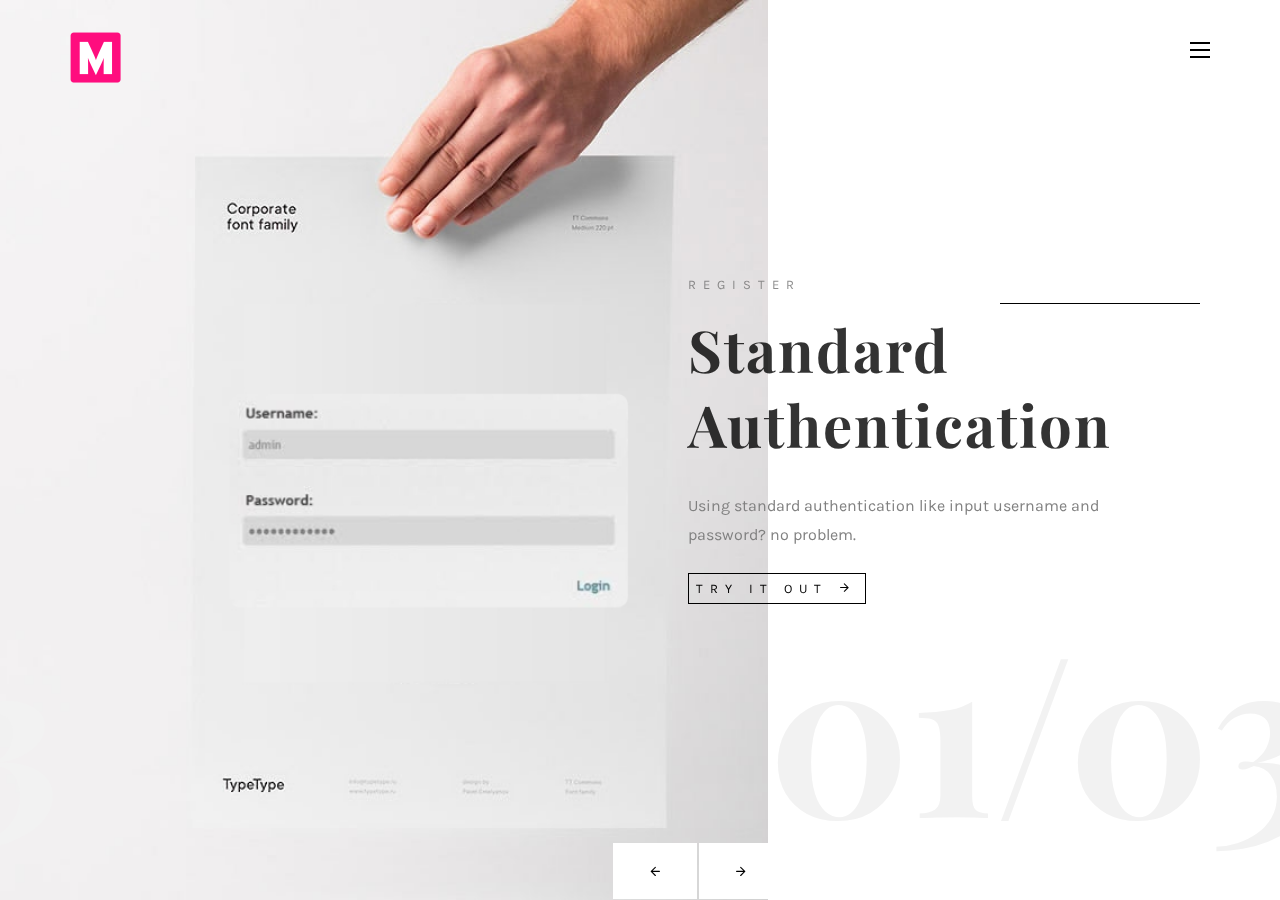
==== commit 558ed245: "update login action for face recognition" ====
--- a/index.html
+++ b/index.html
@@ -127,7 +127,7 @@
 											<div class="desc">
 												<span class="tag">Register</span>
 												<h2>Standard Authentication</h2>
-												<p>Using standard authentication like input username and password by keyboard? no problem.</p>
+												<p>Using standard authentication like input username and password? no problem.</p>
 												<p><a href="login.html" class="btn-view">Try it Out <i class="icon-arrow-right3"></i></a></p>
 											</div>
 										</div>
@@ -171,7 +171,7 @@
 											<div class="desc">
 												<span class="tag">Discover</span>
 												<h2>More Authentication Type</h2>
-												<p>It's bored and tiring to always input my username and password. Say no more, we provide you many types of authentication in our repo and we continues to adding up another and also improve our security too. So, don't worry. Just to pick and easy install, then you can use it.</p>
+												<p>It's bored and tiring to always input username and password. Say no more, we provide you many types of authentication in our repo and we continues to adding up another and also improve our security too. So, don't worry. Just to pick and easy install, then you can use it.</p>
 												<p><a href="login.html" class="btn-view">Explore <i class="icon-arrow-right3"></i></a></p>
 											</div>
 										</div>
